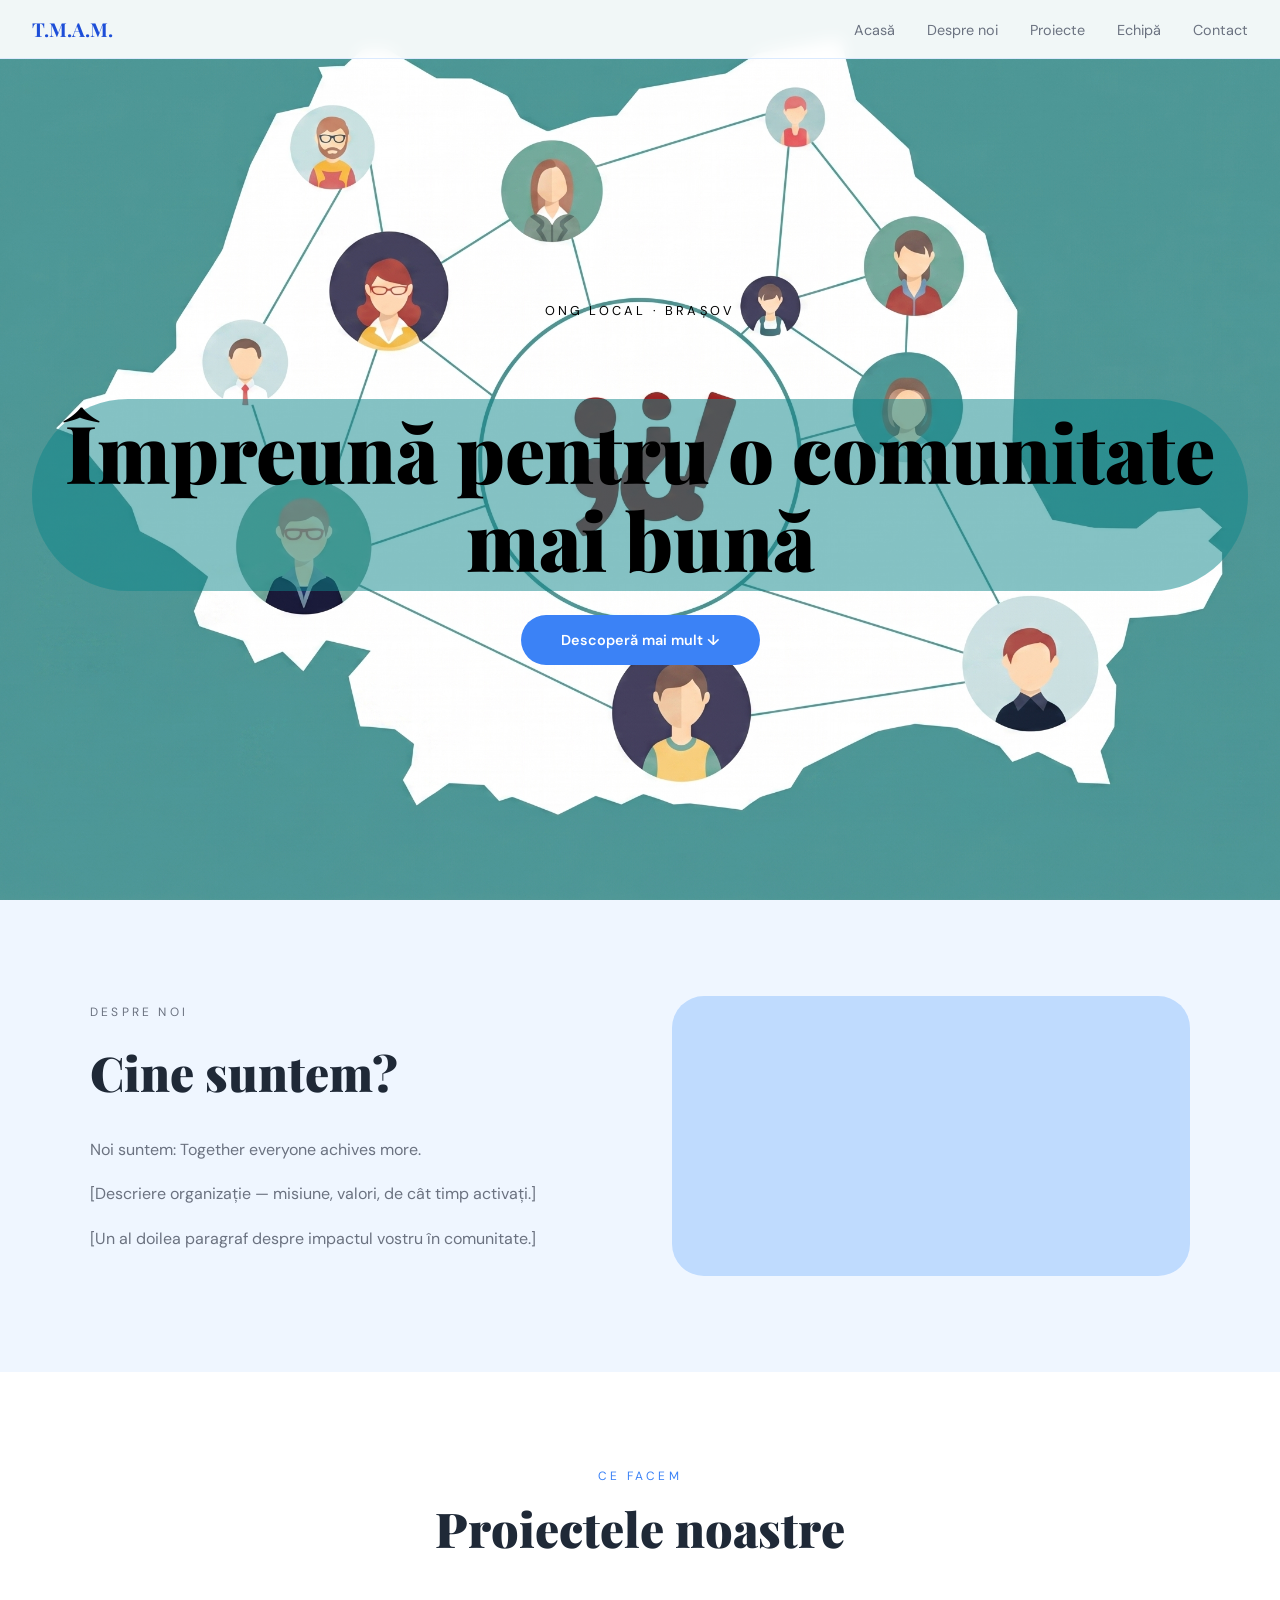
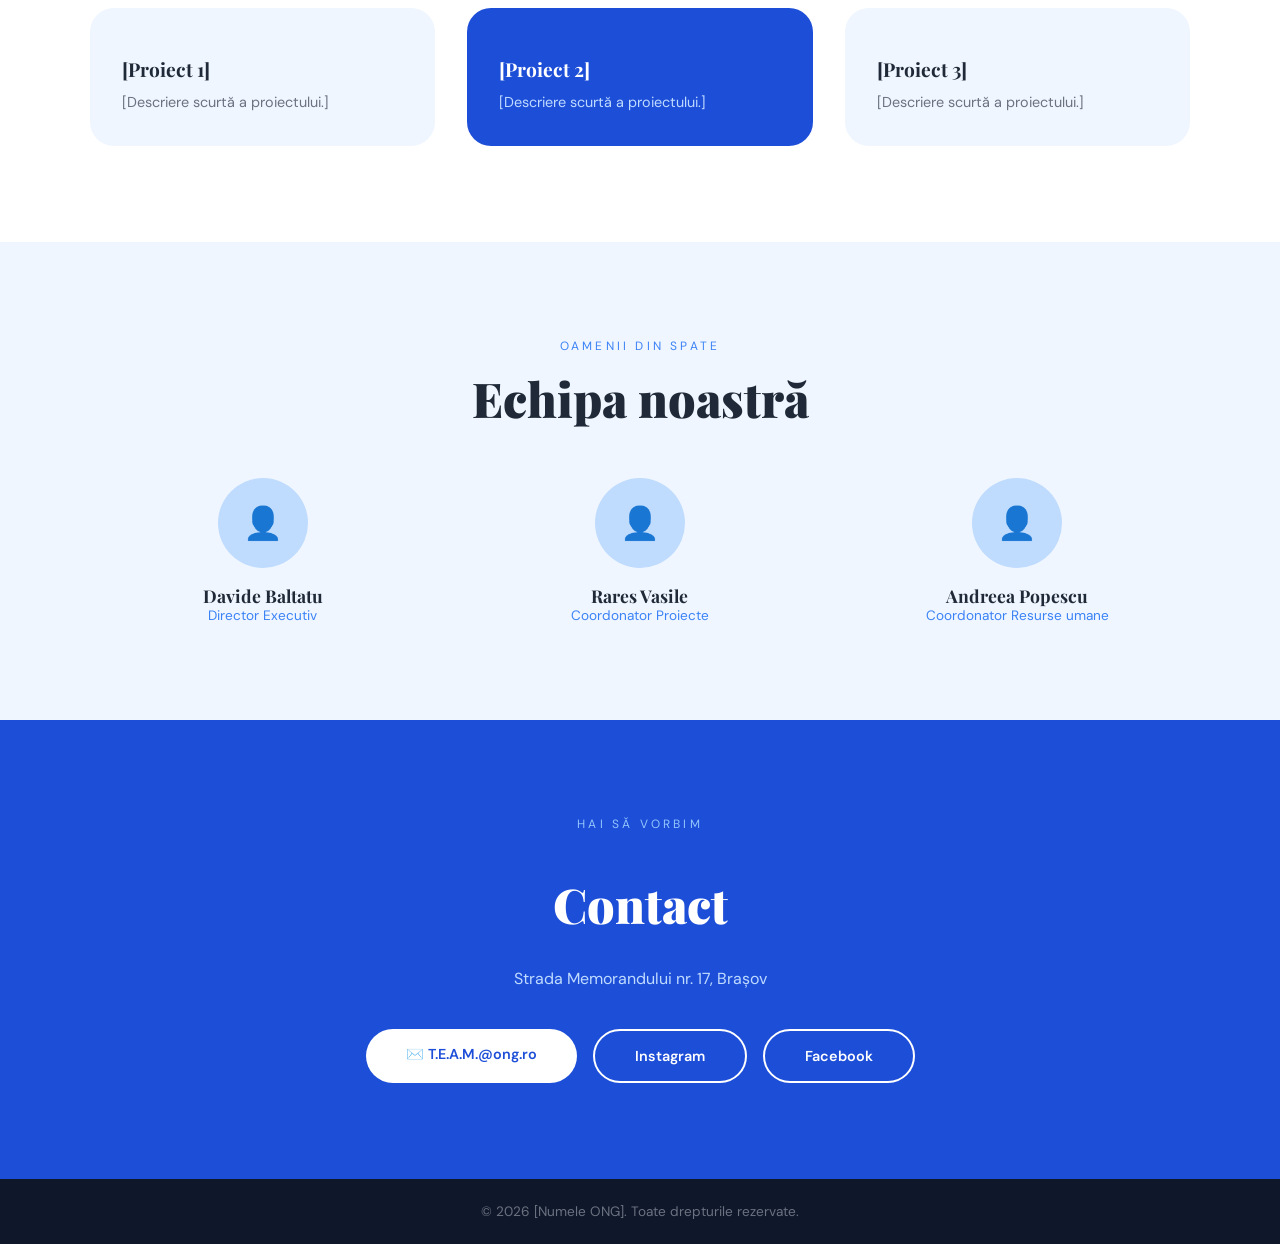
==== Cica Programam/index.html @ 1fa64f18 "Initial commit - Cica Programam" ====
<!DOCTYPE html>
<html lang="ro">
<head>
  <meta charset="UTF-8"/>
  <meta name="viewport" content="width=device-width, initial-scale=1.0"/>
  <title>T.M.A.M.</title>
  <link href="https://fonts.googleapis.com/css2?family=Playfair+Display:wght@700;900&family=DM+Sans:wght@300;400;500&display=swap" rel="stylesheet"/>
  <link rel="stylesheet" href="style.css"/>
</head>
<body>
     <!-- Bara de navigare  -->
    <nav>
        <span class="nav-logo">T.M.A.M.</span>
        <ul class="nav-links">
            <li><a href="#acasa">Acasă</a></li>
            <li><a href="#despre">Despre noi</a></li>
            <li><a href="#proiecte">Proiecte</a></li>
            <li><a href="#echipa">Echipă</a></li>
            <li><a href="#contact">Contact</a></li>
        </ul>
    </nav>

    <!-- SECȚIUNEA ACASĂ -->
     <section id="acasa" class="hero">
        <p class="hero-subtitle">ONG Local · Brașov</p>
        <h1 class="hero-title">Împreună pentru o comunitate mai bună</h1>
        <a href="#despre" class="btn">Descoperă mai mult ↓</a>
    </section>

    <!-- DESPRE NOI -->
  <section id="despre">
    <div class="container fade-in">
      <div class="despre-grid">
        <div class="despre-text">
          <p class="section-label">Despre noi</p>
          <h2 class="section-title">Cine suntem?</h2>
          <p>Noi suntem: Together everyone achives more.</p>
          <p>[Descriere organizație — misiune, valori, de cât timp activați.]</p>
          <p>[Un al doilea paragraf despre impactul vostru în comunitate.]</p>
        </div>
        <div class="despre-img"></div>
      </div>
    </div>
  </section>

  <!-- PROIECTE -->
  <section id="proiecte">
    <div class="container fade-in">
      <p class="section-label" style="text-align:center">Ce facem</p>
      <h2 class="section-title" style="text-align:center">Proiectele noastre</h2>
      <div class="cards">
        <div class="card">
          <div class="icon"></div>
          <h3>[Proiect 1]</h3>
          <p>[Descriere scurtă a proiectului.]</p>
        </div>
        <div class="card accent">
          <div class="icon"></div>
          <h3>[Proiect 2]</h3>
          <p>[Descriere scurtă a proiectului.]</p>
        </div>
        <div class="card">
          <div class="icon"></div>
          <h3>[Proiect 3]</h3>
          <p>[Descriere scurtă a proiectului.]</p>
        </div>
      </div>
    </div>
  </section>

  <!-- ECHIPA -->
  <section id="echipa">
    <div class="container fade-in">
      <p class="section-label" style="text-align:center">Oamenii din spate</p>
      <h2 class="section-title" style="text-align:center">Echipa noastră</h2>
      <div class="team-grid">
        <div class="member">
          <div class="avatar">👤</div>
          <h3>Davide Baltatu</h3>
          <p>Director Executiv</p>
        </div>
        <div class="member">
          <div class="avatar">👤</div>
          <h3>Rares Vasile</h3>
          <p>Coordonator Proiecte</p>
        </div>
        <div class="member">
          <div class="avatar">👤</div>
          <h3>Andreea Popescu</h3>
          <p>Coordonator Resurse umane</p>
        </div>
      </div>
    </div>
  </section>

  <!-- CONTACT -->
  <section id="contact">
    <div class="container fade-in">
      <p class="section-label">Hai să vorbim</p>
      <h2 class="section-title">Contact</h2>
      <p>Strada Memorandului nr. 17, Brașov</p>
      <div class="contact-btns">
        <a href="mailto:T.E.A.M.@ong.ro" class="btn-white">✉️ T.E.A.M.@ong.ro</a>
        <a href="#" class="btn-outline">Instagram</a>
        <a href="#" class="btn-outline">Facebook</a>

        
      </div>
    </div>
  </section>

  <!-- FOOTER -->
  <footer>
    © 2026 [Numele ONG]. Toate drepturile rezervate.
  </footer>

  <script>
    const observer = new IntersectionObserver((entries) => {
      entries.forEach(e => { if (e.isIntersecting) e.target.classList.add('visible'); });
    }, { threshold: 0.15 });
    document.querySelectorAll('.fade-in').forEach(el => observer.observe(el));
  </script>

</body>
</html>
---- Cica Programam/style.css ----
* { margin: 0; padding: 0; box-sizing: border-box; }

:root {
  --blue-dark: #0f172a;
  --blue-mid: #1d4ed8;
  --blue-light: #3b82f6;
  --blue-pale: #eff6ff;
  --white: #ffffff;
  --gray: #6b7280;
  --gray-dark: #1f2937;
}

html { 
    scroll-behavior: smooth; 
}
body { 
    font-family: 'DM Sans', sans-serif; 
    color: var(--gray-dark); 
    background: var(--white); 
}
h1, h2, h3 { 
    font-family: 'Playfair Display', serif; 
}

/* ===== NAVBAR ===== */
nav{
    position: fixed;
  top: 0; width: 100%;
  background: rgba(255,255,255,0.92);
  backdrop-filter: blur(8px);
  border-bottom: 1px solid #dbeafe;
  z-index: 100;
  padding: 1rem 2rem;
  display: flex;
  justify-content: space-between;
  align-items: center;
}
.nav-logo { 
    color: var(--blue-mid); 
    font-size: 1.2rem; 
    font-weight: 700; 
    font-family: 'Playfair Display', serif; 
}
.nav-links { 
    display: flex; 
    gap: 2rem; list-style: none; 
}
.nav-links a { 
    text-decoration: none; 
    color: var(--gray); 
    font-size: 0.9rem; 
    transition: color 0.3s; 
}
.nav-links a:hover {
     color: var(--blue-mid);
}
.nav .logo {
  font-size: 1.5rem;
  font-weight: bold;
  color: var(--blue-dark);
}

/* ===== HEADER ===== */
#acasa {
  min-height: 100vh;
  background-image: url('assets/coperta.png');
  background-size: cover;
  background-repeat: no-repeat;
  background-position: center;
  display: flex;
  flex-direction: column;
  align-items: center;
  justify-content: center;
  text-align: center; 
  padding: 6rem 2rem 2rem;
  color: var(--black);
}
.hero-subtitle { 
    color: #000000; 
    text-transform: uppercase; 
    letter-spacing: 0.2rem; 
    font-size: 0.8rem; 
    margin-bottom: 1rem; 
    line-height: 1.8; 
    margin-bottom: 77px;
}
.hero-title { 
    background-color: rgba(13, 133, 137, 0.5);
    padding: 0.5rem 1rem;
    border-radius: 999px;
    color: #000000; 
    font-size: clamp(3rem, 8vw, 5rem); 
    font-weight: 900; 
    line-height: 1.1; 
    margin-bottom: 1.5rem; 
}
.btn {
  display: inline-block;
  background: var(--blue-light);
  color: var(--white);
  padding: 1rem 2.5rem;
  border-radius: 999px;
  text-decoration: none;
  font-weight: 600;
  font-size: 0.9rem;
  transition: background 0.3s;
}
.btn:hover { 
    background: #7c1313; 
}

/* ===== SECTIONS ===== */
section {
     padding: 6rem 2rem; 
    }
.section-label { 
    color: var(--blue-light); 
    text-transform: uppercase; 
    letter-spacing: 0.2rem; 
    font-size: 0.75rem; 
    margin-bottom: 0.75rem; 
}
.section-title { 
    font-size: clamp(2rem, 5vw, 3rem); 
    font-weight: 900; 
    margin-bottom: 2rem; 
}
.container { 
    max-width: 1100px; 
    margin: 0 auto; 
}

/* ===== DESPRE ===== */
#despre { 
    background: var(--blue-pale); 
}
.despre-grid { 
    display: grid; 
    grid-template-columns: 1fr 1fr; 
    gap: 4rem; 
    align-items: center; 
}
.despre-img {
  background: #bfdbfe;
  border-radius: 2rem;
  height: 280px;
  display: flex; align-items: center; justify-content: center;
  font-size: 4rem;
}
.despre-text p { 
    color: var(--gray); 
    line-height: 1.8; 
    margin-bottom: 1rem; 
}

/* ===== PROIECTE ===== */
#proiecte { 
    background: var(--white); 
}
.cards { 
    display: grid; 
    grid-template-columns: repeat(3, 1fr); 
    gap: 2rem; 
    margin-top: 3rem; 
}
.card { 
    background: var(--blue-pale); 
    border-radius: 1.5rem; 
    padding: 2rem; 
    transition: box-shadow 0.3s; 
}
.card:hover {
    box-shadow: 0 10px 30px rgba(29,78,216,0.15); 
}
.card.accent { 
    background: var(--blue-mid); color: var(--white); 
}
.card .icon { 
    font-size: 2.5rem; margin-bottom: 1rem; 
}
.card h3 { 
    font-size: 1.2rem; 
    margin-bottom: 0.5rem; 
}
.card p { 
    font-size: 0.9rem; 
    line-height: 1.7; 
    color: var(--gray); 
}
.card.accent p { 
    color: #bfdbfe; 
}

/* ===== ECHIPA ===== */
#echipa { 
    background: var(--blue-pale); 
}
.team-grid { 
    display: grid; 
    grid-template-columns: repeat(3, 1fr); 
    gap: 2rem; 
    margin-top: 3rem; 
}
.member { 
    text-align: center; 
}
.avatar {
  width: 90px; height: 90px;
  background: #bfdbfe;
  border-radius: 50%;
  margin: 0 auto 1rem;
  display: flex; align-items: center; 
  justify-content: center;
  font-size: 2rem;
}
.member h3 { 
    font-size: 1.1rem; 
    font-weight: 700; 
}
.member p { 
    color: var(--blue-light); 
    font-size: 0.85rem; 
}

/* ===== CONTACT ===== */
#contact { 
    background: var(--blue-mid); 
    color: var(--white); 
    text-align: center; 
}
#contact .section-title { 
    color: var(--white);
}
#contact .section-label { 
    color: #93c5fd; 
}
#contact p { 
    color: #bfdbfe; 
    margin-bottom: 2.5rem; 
}
.contact-btns { 
    display: flex; 
    gap: 1rem; 
    justify-content: center; 
    flex-wrap: wrap; 
}
.btn-outline {
  display: inline-block;
  border: 2px solid var(--white);
  color: var(--white);
  padding: 1rem 2.5rem;
  border-radius: 999px;
  text-decoration: none;
  font-weight: 600;
  font-size: 0.9rem;
  transition: background 0.3s;
}
.btn-outline:hover { 
    background: rgba(255,255,255,0.1); 
}
.btn-white {
  display: inline-block;
  background: var(--white);
  color: var(--blue-mid);
  padding: 1rem 2.5rem;
  border-radius: 999px;
  text-decoration: none;
  font-weight: 600;
  font-size: 0.9rem;
  transition: background 0.3s;
}
.btn-white:hover { 
    background: #eff6ff; 
}

/* ===== FOOTER ===== */
footer { 
    background: var(--blue-dark); 
    color: var(--gray); 
    text-align: center; 
    padding: 1.5rem; 
    font-size: 0.85rem; 
}

/* ===== FADE IN ===== */
.fade-in { 
    opacity: 0; 
    transform: translateY(30px); 
    transition: opacity 0.7s, transform 0.7s; 
}
.fade-in.visible { 
    opacity: 1; 
    transform: translateY(0); 
}

/* ===== RESPONSIVE ===== */
@media (max-width: 768px) {
  .despre-grid, .cards, .team-grid { grid-template-columns: 1fr; }
  .nav-links { display: none; }
}
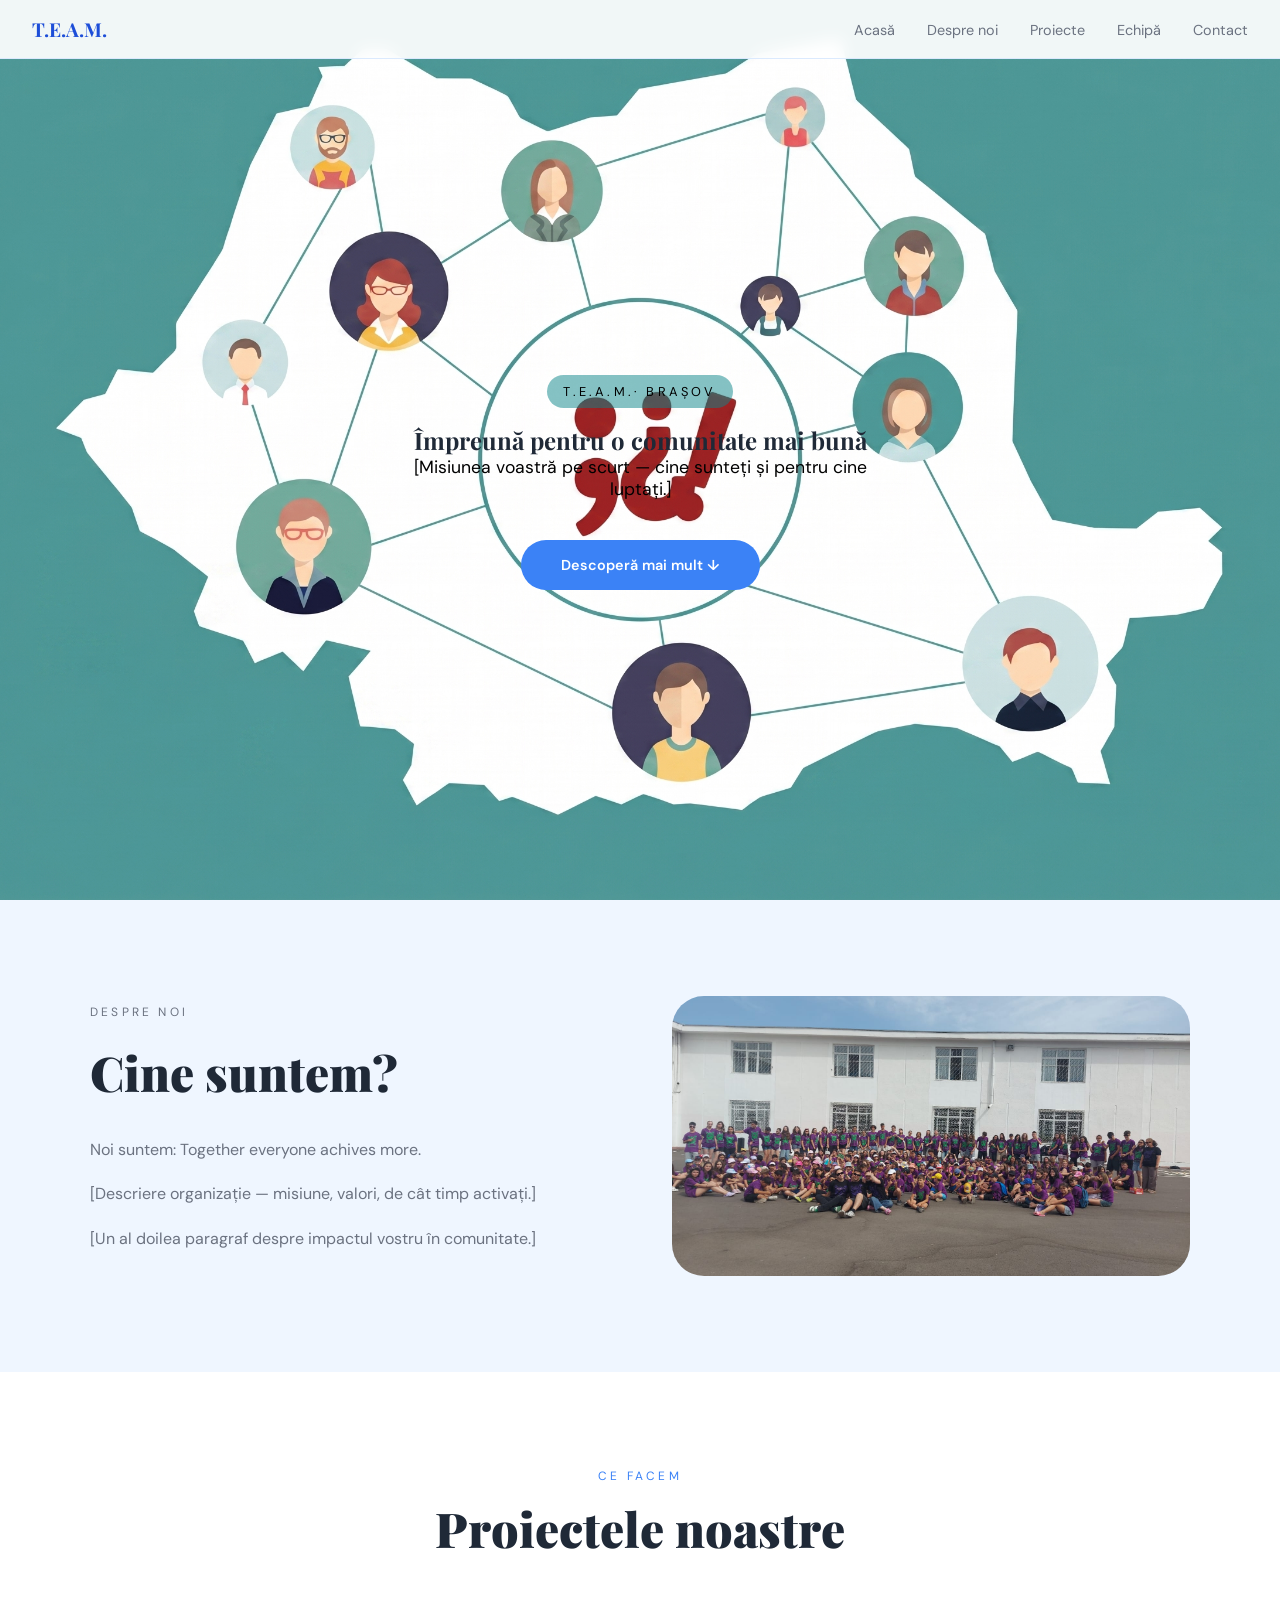
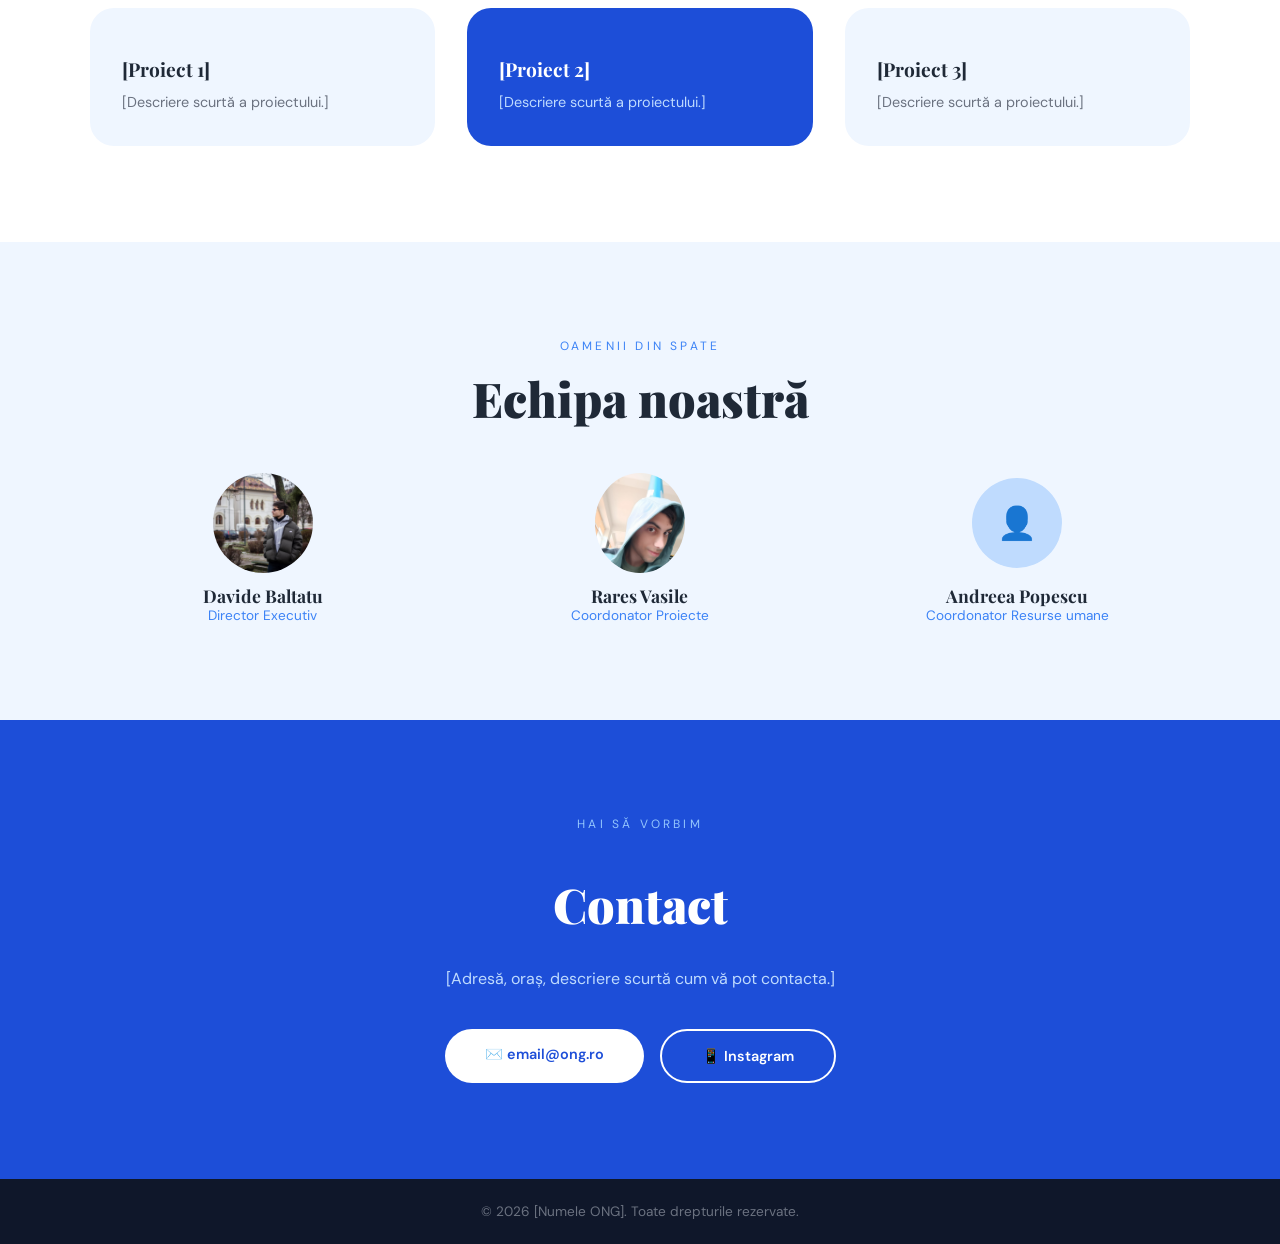
==== commit 0bddbd45: "Poze and stuff" ====
--- a/Cica Programam/index.html
+++ b/Cica Programam/index.html
@@ -3,14 +3,14 @@
 <head>
   <meta charset="UTF-8"/>
   <meta name="viewport" content="width=device-width, initial-scale=1.0"/>
-  <title>T.M.A.M.</title>
+  <title>ONG Local</title>
   <link href="https://fonts.googleapis.com/css2?family=Playfair+Display:wght@700;900&family=DM+Sans:wght@300;400;500&display=swap" rel="stylesheet"/>
   <link rel="stylesheet" href="style.css"/>
 </head>
 <body>
      <!-- Bara de navigare  -->
     <nav>
-        <span class="nav-logo">T.M.A.M.</span>
+        <span class="nav-logo">T.E.A.M.</span>
         <ul class="nav-links">
             <li><a href="#acasa">Acasă</a></li>
             <li><a href="#despre">Despre noi</a></li>
@@ -22,8 +22,9 @@
 
     <!-- SECȚIUNEA ACASĂ -->
      <section id="acasa" class="hero">
-        <p class="hero-subtitle">ONG Local · Brașov</p>
-        <h1 class="hero-title">Împreună pentru o comunitate mai bună</h1>
+        <p class="hero-subtitle">T.E.A.M.· Brașov</p>
+        <h1>Împreună pentru o comunitate mai bună</h1>
+        <p class="hero-desc">[Misiunea voastră pe scurt — cine sunteți și pentru cine luptați.]</p>
         <a href="#despre" class="btn">Descoperă mai mult ↓</a>
     </section>
 
@@ -75,12 +76,16 @@
       <h2 class="section-title" style="text-align:center">Echipa noastră</h2>
       <div class="team-grid">
         <div class="member">
-          <div class="avatar">👤</div>
+          <div class="avatar">
+            <img src="assets/Davide.jpeg" alt="Davide Baltatu">
+          </div>
           <h3>Davide Baltatu</h3>
-          <p>Director Executiv</p>
-        </div>
+         <p>Director Executiv</p>
+      </div>
         <div class="member">
-          <div class="avatar">👤</div>
+          <div class="avatar">
+            <img src="assets/Rares.jpeg" alt="Rares Vasile">
+          </div>
           <h3>Rares Vasile</h3>
           <p>Coordonator Proiecte</p>
         </div>
@@ -98,13 +103,10 @@
     <div class="container fade-in">
       <p class="section-label">Hai să vorbim</p>
       <h2 class="section-title">Contact</h2>
-      <p>Strada Memorandului nr. 17, Brașov</p>
+      <p>[Adresă, oraș, descriere scurtă cum vă pot contacta.]</p>
       <div class="contact-btns">
-        <a href="mailto:T.E.A.M.@ong.ro" class="btn-white">✉️ T.E.A.M.@ong.ro</a>
-        <a href="#" class="btn-outline">Instagram</a>
-        <a href="#" class="btn-outline">Facebook</a>
-
-        
+        <a href="mailto:email@ong.ro" class="btn-white">✉️ email@ong.ro</a>
+        <a href="#" class="btn-outline">📱 Instagram</a>
       </div>
     </div>
   </section>
--- a/Cica Programam/style.css
+++ b/Cica Programam/style.css
@@ -77,22 +77,27 @@
 }
 .hero-subtitle { 
     color: #000000; 
+    background-color: rgba(13, 133, 137, 0.5);
+    padding: 0.5rem 1rem;
+    border-radius: 999px;
     text-transform: uppercase; 
     letter-spacing: 0.2rem; 
     font-size: 0.8rem; 
     margin-bottom: 1rem; 
-    line-height: 1.8; 
-    margin-bottom: 77px;
 }
 .hero-title { 
-    background-color: rgba(13, 133, 137, 0.5);
-    padding: 0.5rem 1rem;
-    border-radius: 999px;
     color: #000000; 
     font-size: clamp(3rem, 8vw, 5rem); 
     font-weight: 900; 
     line-height: 1.1; 
     margin-bottom: 1.5rem; 
+}
+
+.hero-desc { 
+    color: #000000; 
+    font-size: 1.1rem; 
+    max-width: 500px; 
+    margin: 0 auto 2.5rem; 
 }
 .btn {
   display: inline-block;
@@ -106,7 +111,7 @@
   transition: background 0.3s;
 }
 .btn:hover { 
-    background: #7c1313; 
+    background: #2563eb; 
 }
 
 /* ===== SECTIONS ===== */
@@ -141,7 +146,11 @@
     align-items: center; 
 }
 .despre-img {
-  background: #bfdbfe;
+  background-image: url('assets/suntem.jpeg');
+  background-size: cover;
+  background-repeat: no-repeat;
+  background-position: center;
+  /*background: #bfdbfe;*/
   border-radius: 2rem;
   height: 280px;
   display: flex; align-items: center; justify-content: center;
@@ -214,12 +223,19 @@
   font-size: 2rem;
 }
 .member h3 { 
+    
     font-size: 1.1rem; 
     font-weight: 700; 
 }
 .member p { 
     color: var(--blue-light); 
     font-size: 0.85rem; 
+}
+.avatar img {
+    width: 100px;         
+    height: 100px;        
+    border-radius: 50%;   
+    object-fit: cover;    
 }
 
 /* ===== CONTACT ===== */
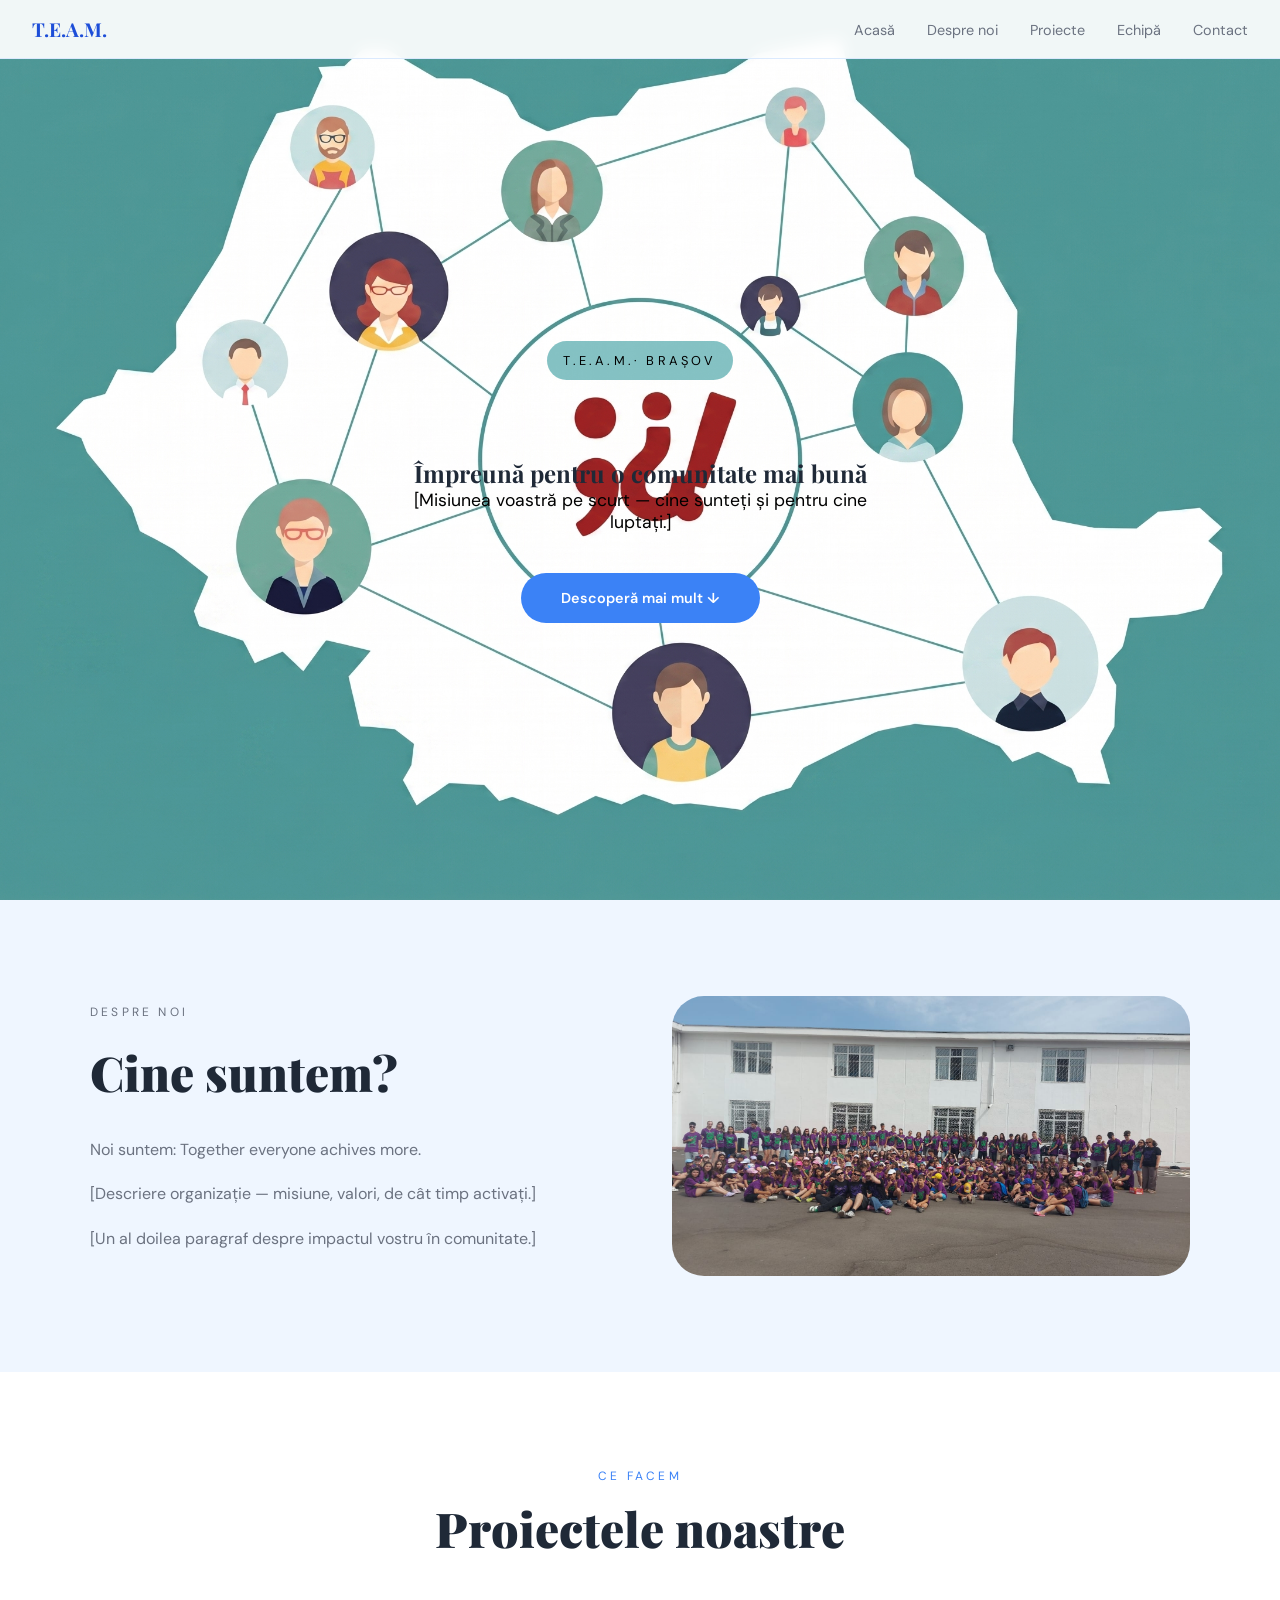
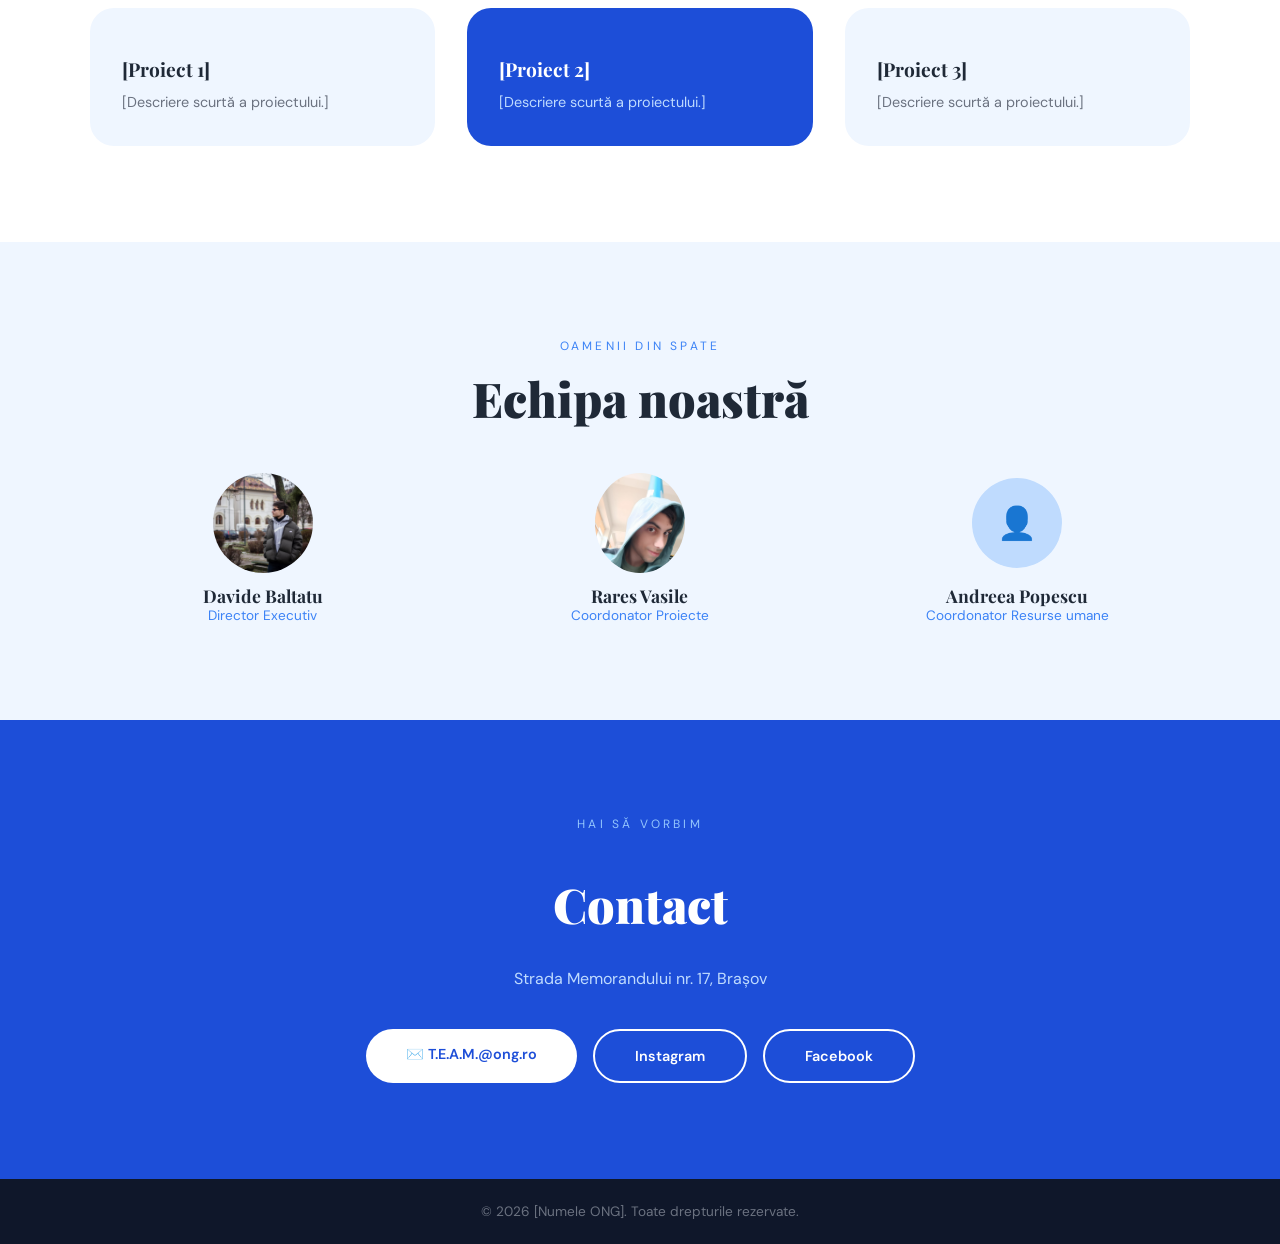
==== commit f21acb95: "Rezolv conflict în style.css și actualizez modificările" ====
--- a/Cica Programam/index.html
+++ b/Cica Programam/index.html
@@ -3,7 +3,7 @@
 <head>
   <meta charset="UTF-8"/>
   <meta name="viewport" content="width=device-width, initial-scale=1.0"/>
-  <title>ONG Local</title>
+  <title>T.M.A.M.</title>
   <link href="https://fonts.googleapis.com/css2?family=Playfair+Display:wght@700;900&family=DM+Sans:wght@300;400;500&display=swap" rel="stylesheet"/>
   <link rel="stylesheet" href="style.css"/>
 </head>
@@ -103,10 +103,13 @@
     <div class="container fade-in">
       <p class="section-label">Hai să vorbim</p>
       <h2 class="section-title">Contact</h2>
-      <p>[Adresă, oraș, descriere scurtă cum vă pot contacta.]</p>
+      <p>Strada Memorandului nr. 17, Brașov</p>
       <div class="contact-btns">
-        <a href="mailto:email@ong.ro" class="btn-white">✉️ email@ong.ro</a>
-        <a href="#" class="btn-outline">📱 Instagram</a>
+        <a href="mailto:T.E.A.M.@ong.ro" class="btn-white">✉️ T.E.A.M.@ong.ro</a>
+        <a href="#" class="btn-outline">Instagram</a>
+        <a href="#" class="btn-outline">Facebook</a>
+
+        
       </div>
     </div>
   </section>
--- a/Cica Programam/style.css
+++ b/Cica Programam/style.css
@@ -84,6 +84,8 @@
     letter-spacing: 0.2rem; 
     font-size: 0.8rem; 
     margin-bottom: 1rem; 
+    line-height: 1.8; 
+    margin-bottom: 77px;
 }
 .hero-title { 
     color: #000000; 
@@ -111,7 +113,7 @@
   transition: background 0.3s;
 }
 .btn:hover { 
-    background: #2563eb; 
+    background: #7c1313; 
 }
 
 /* ===== SECTIONS ===== */
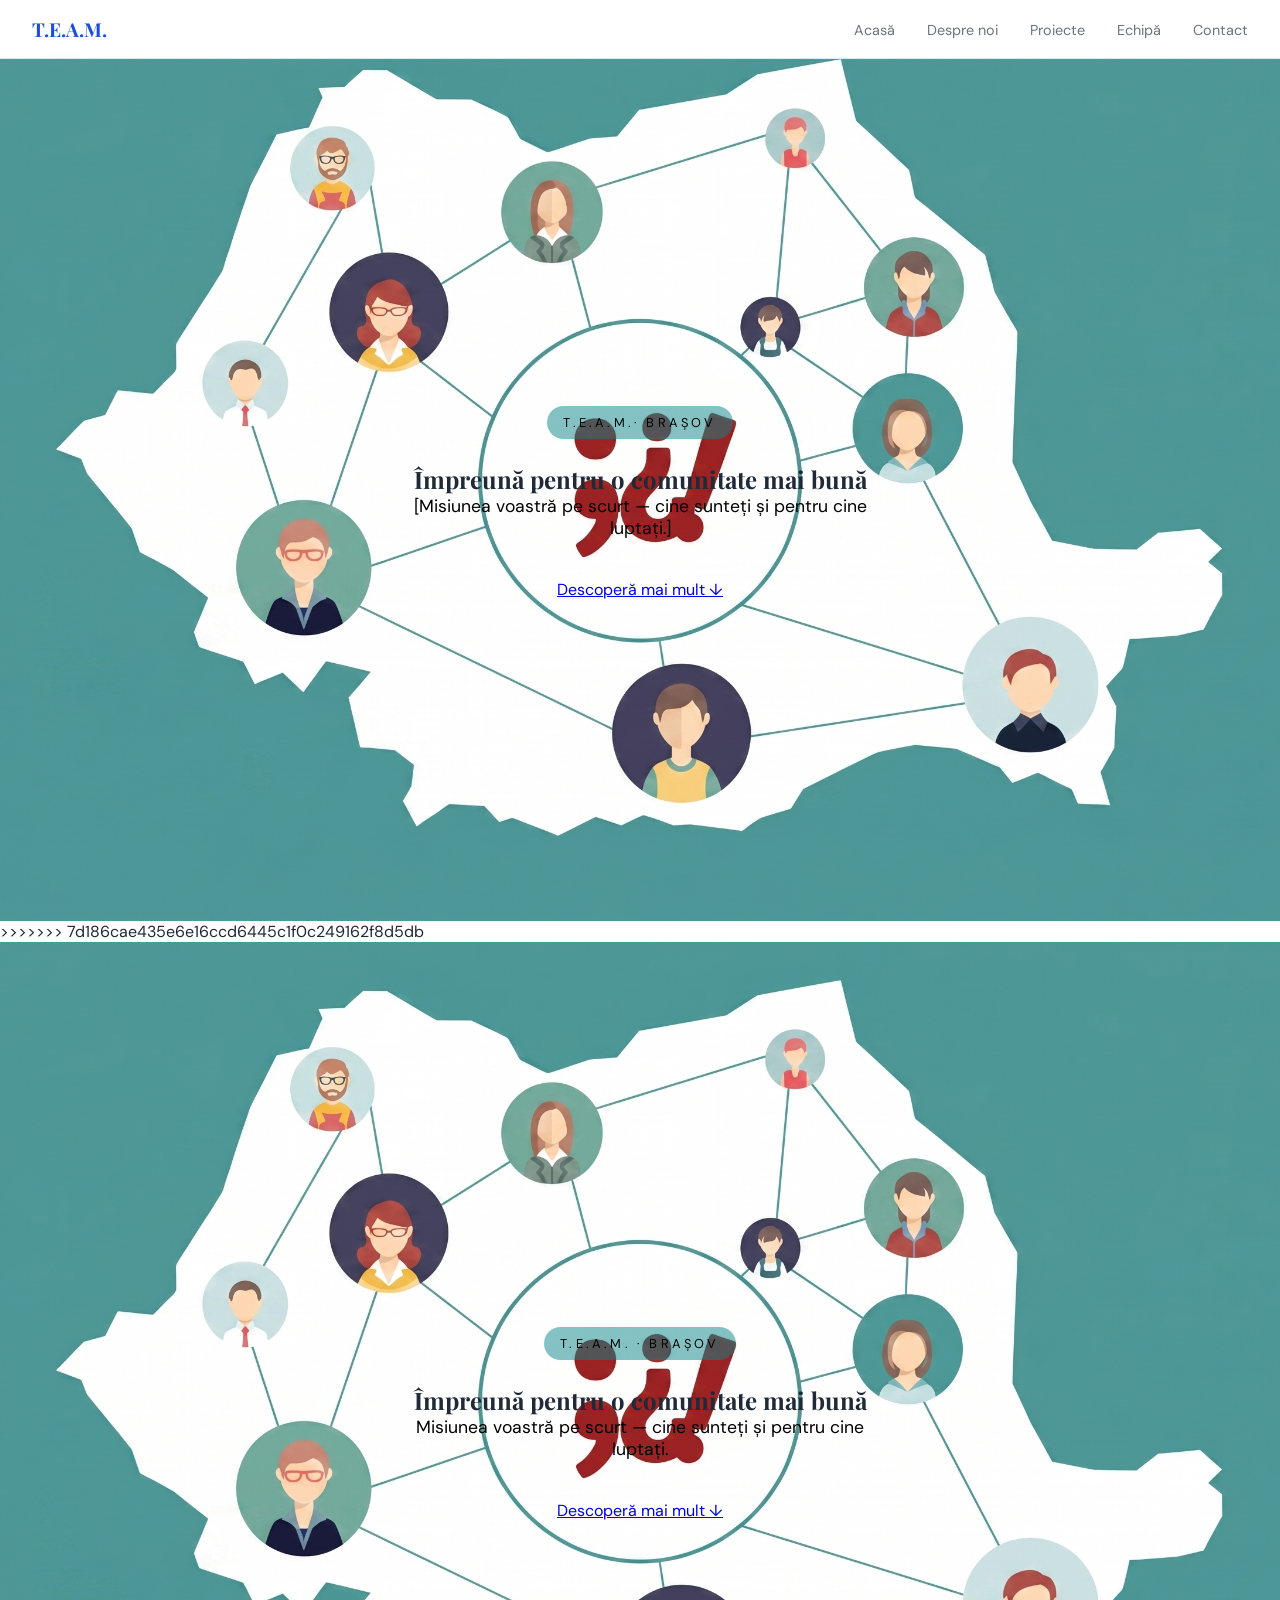
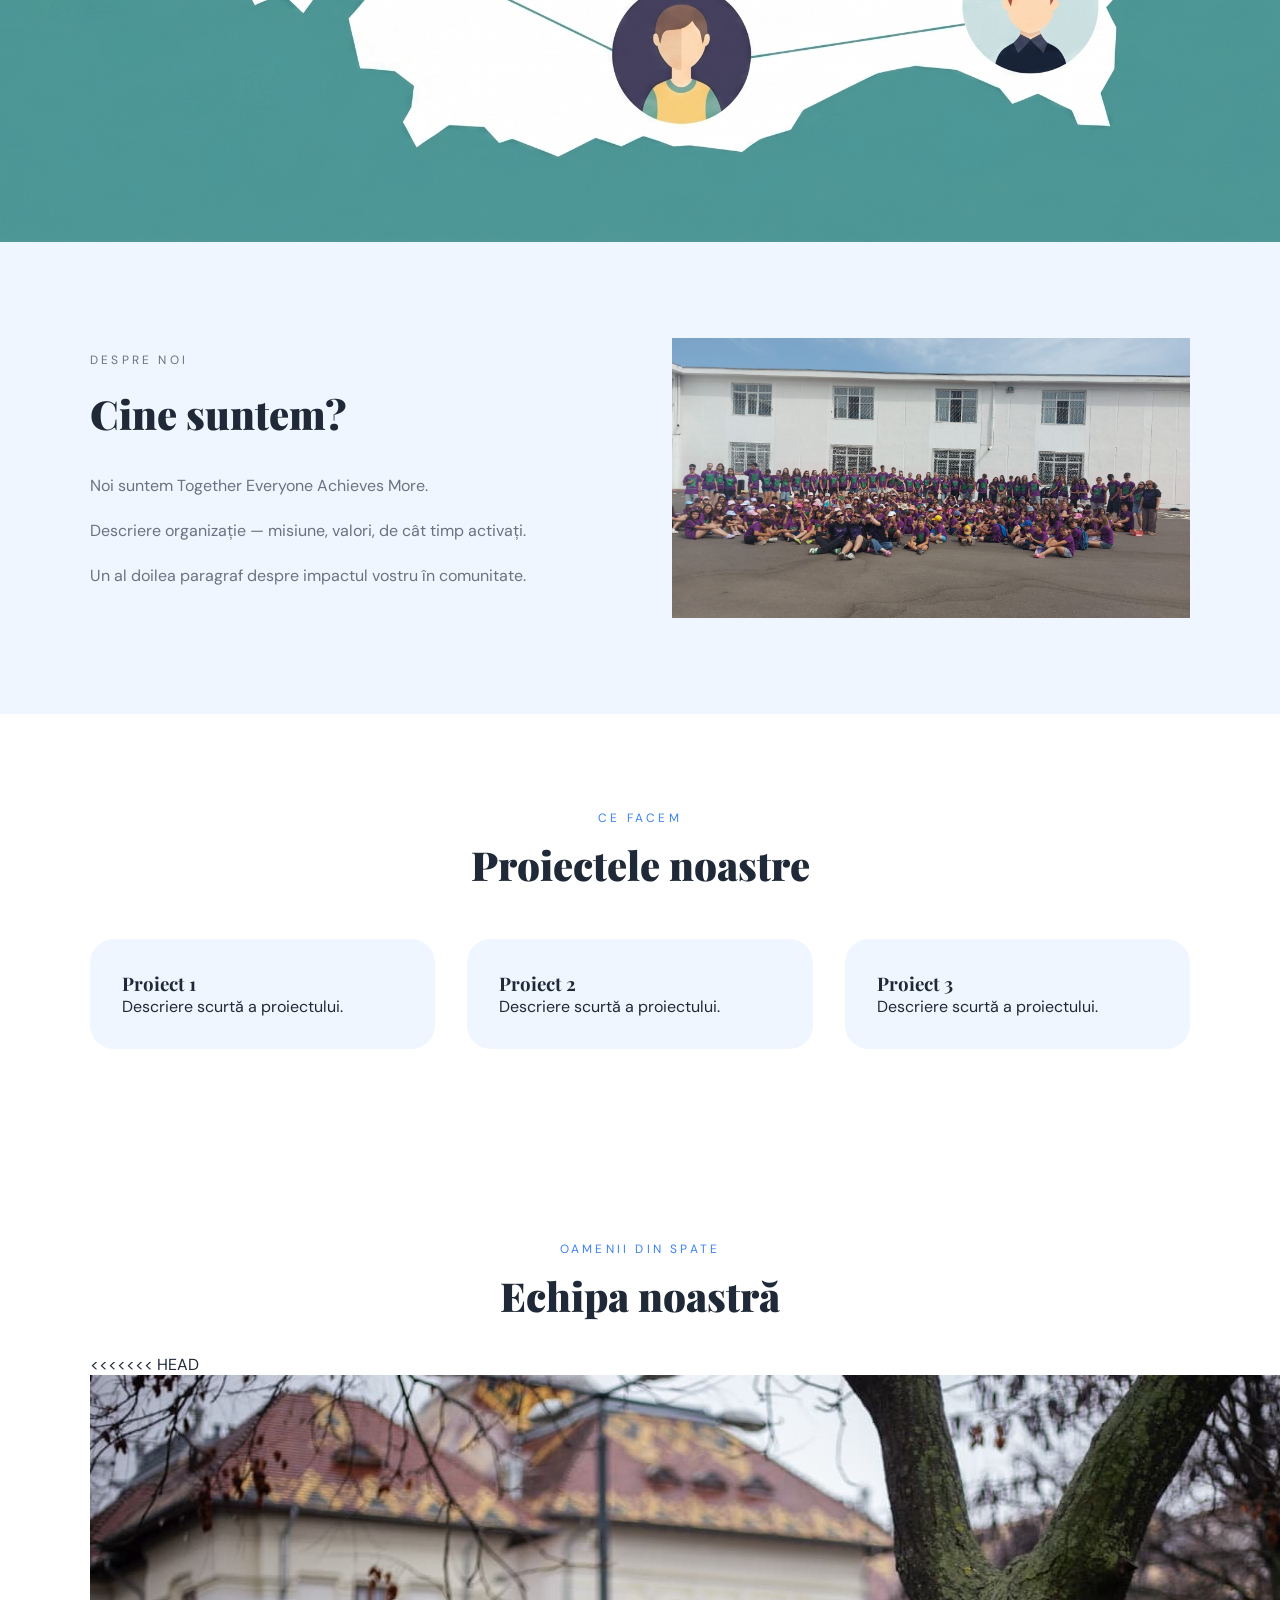
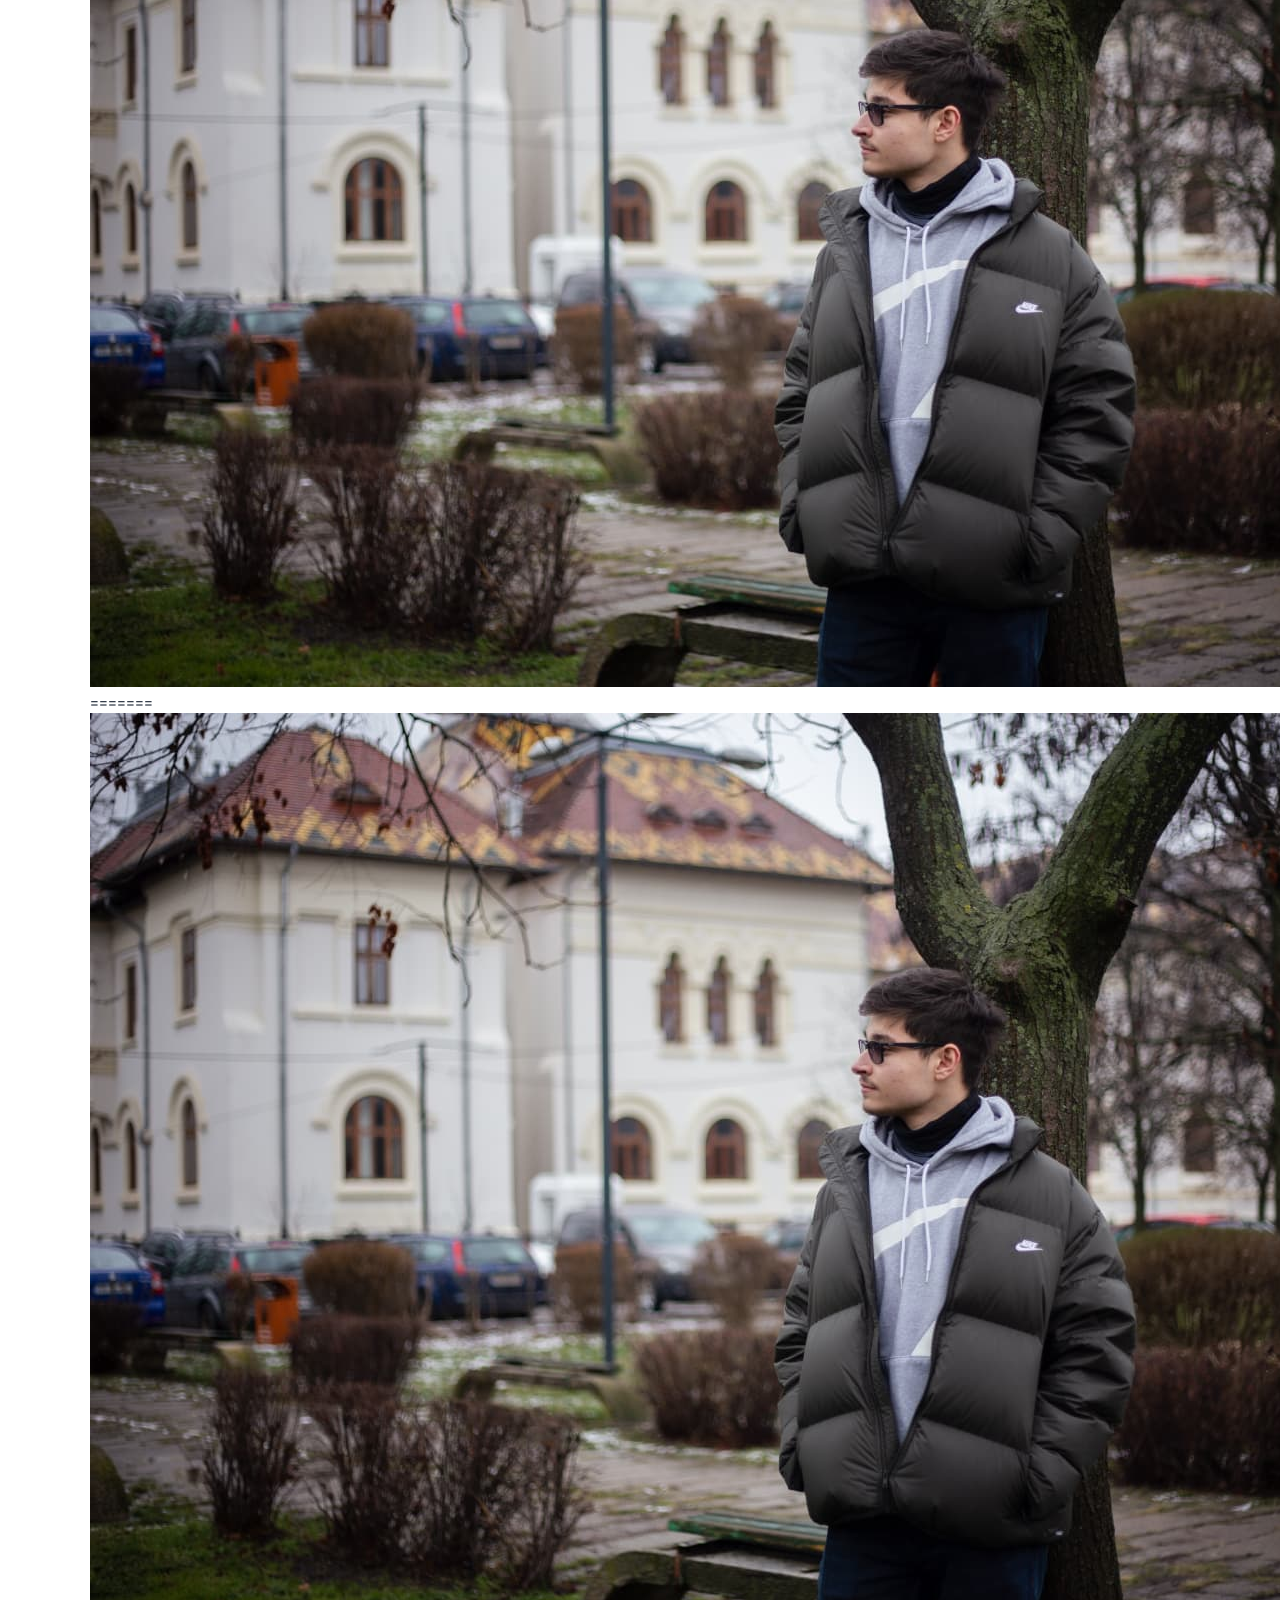
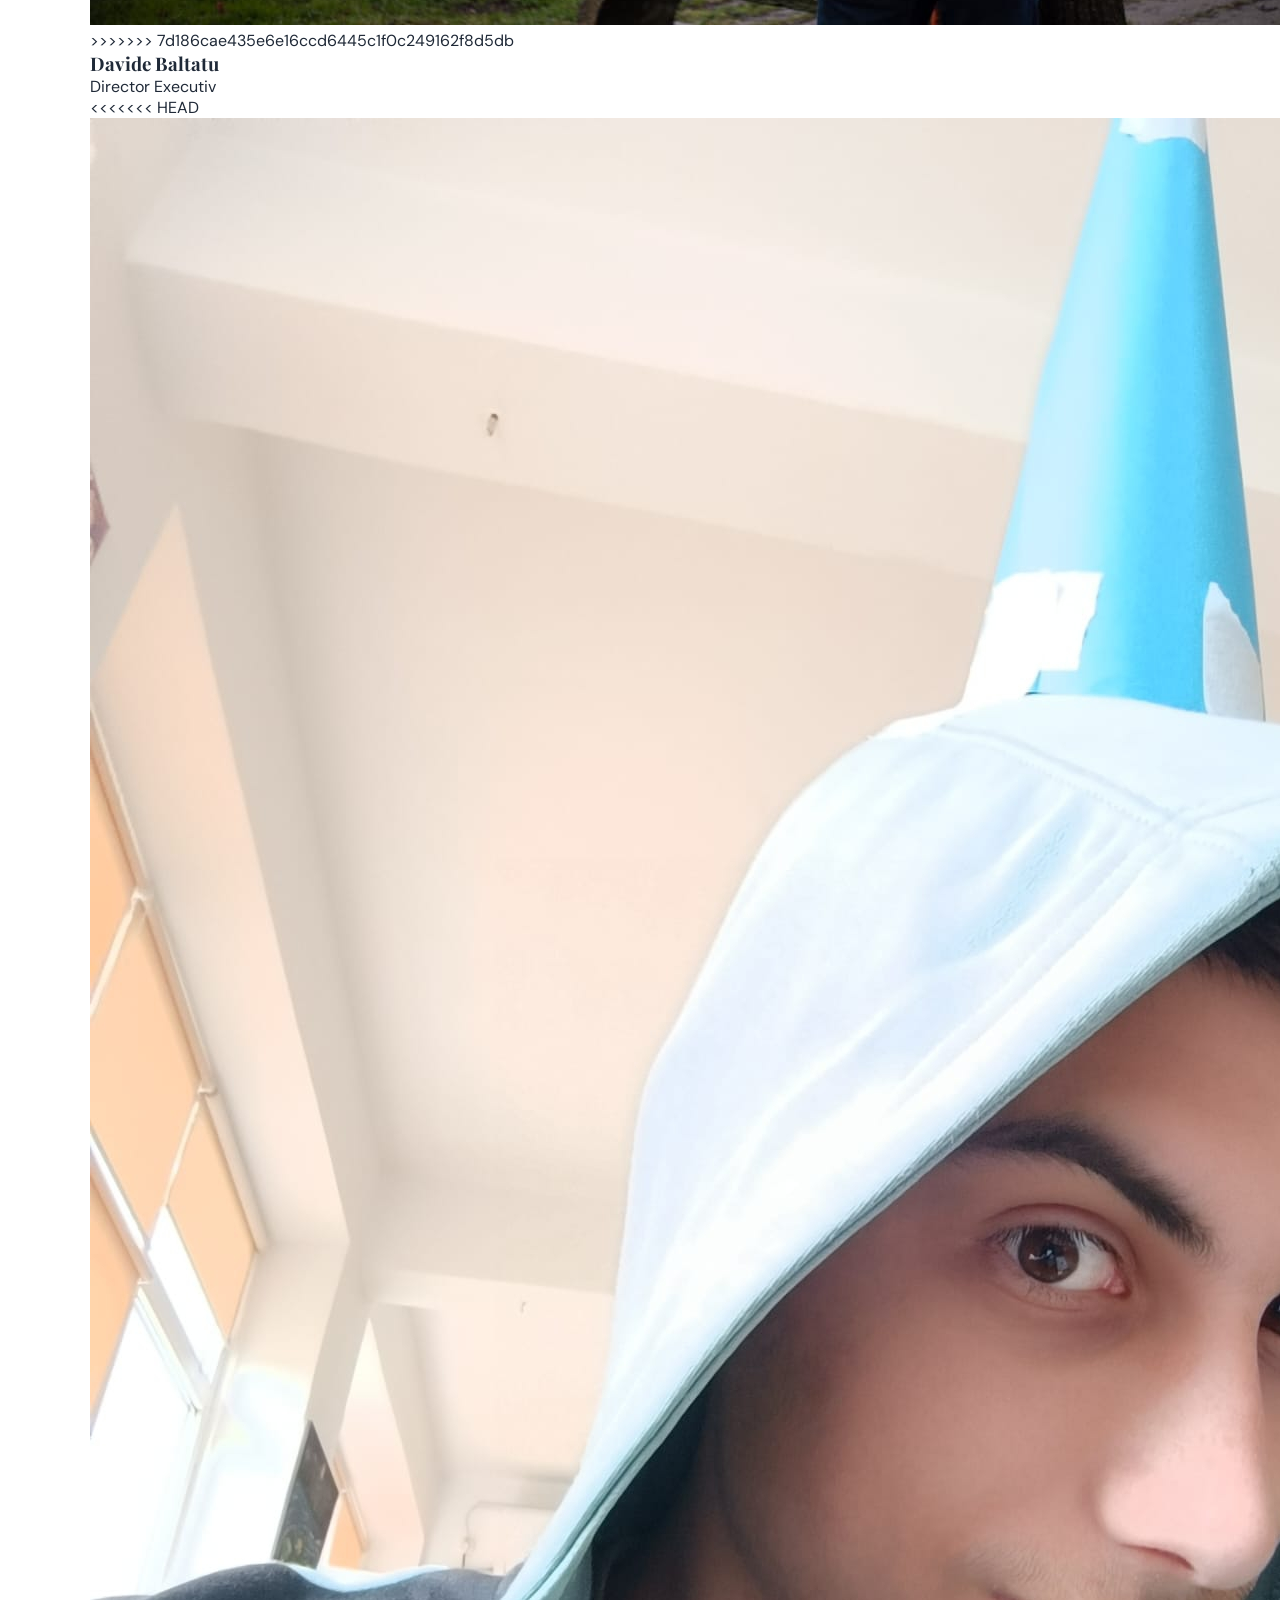
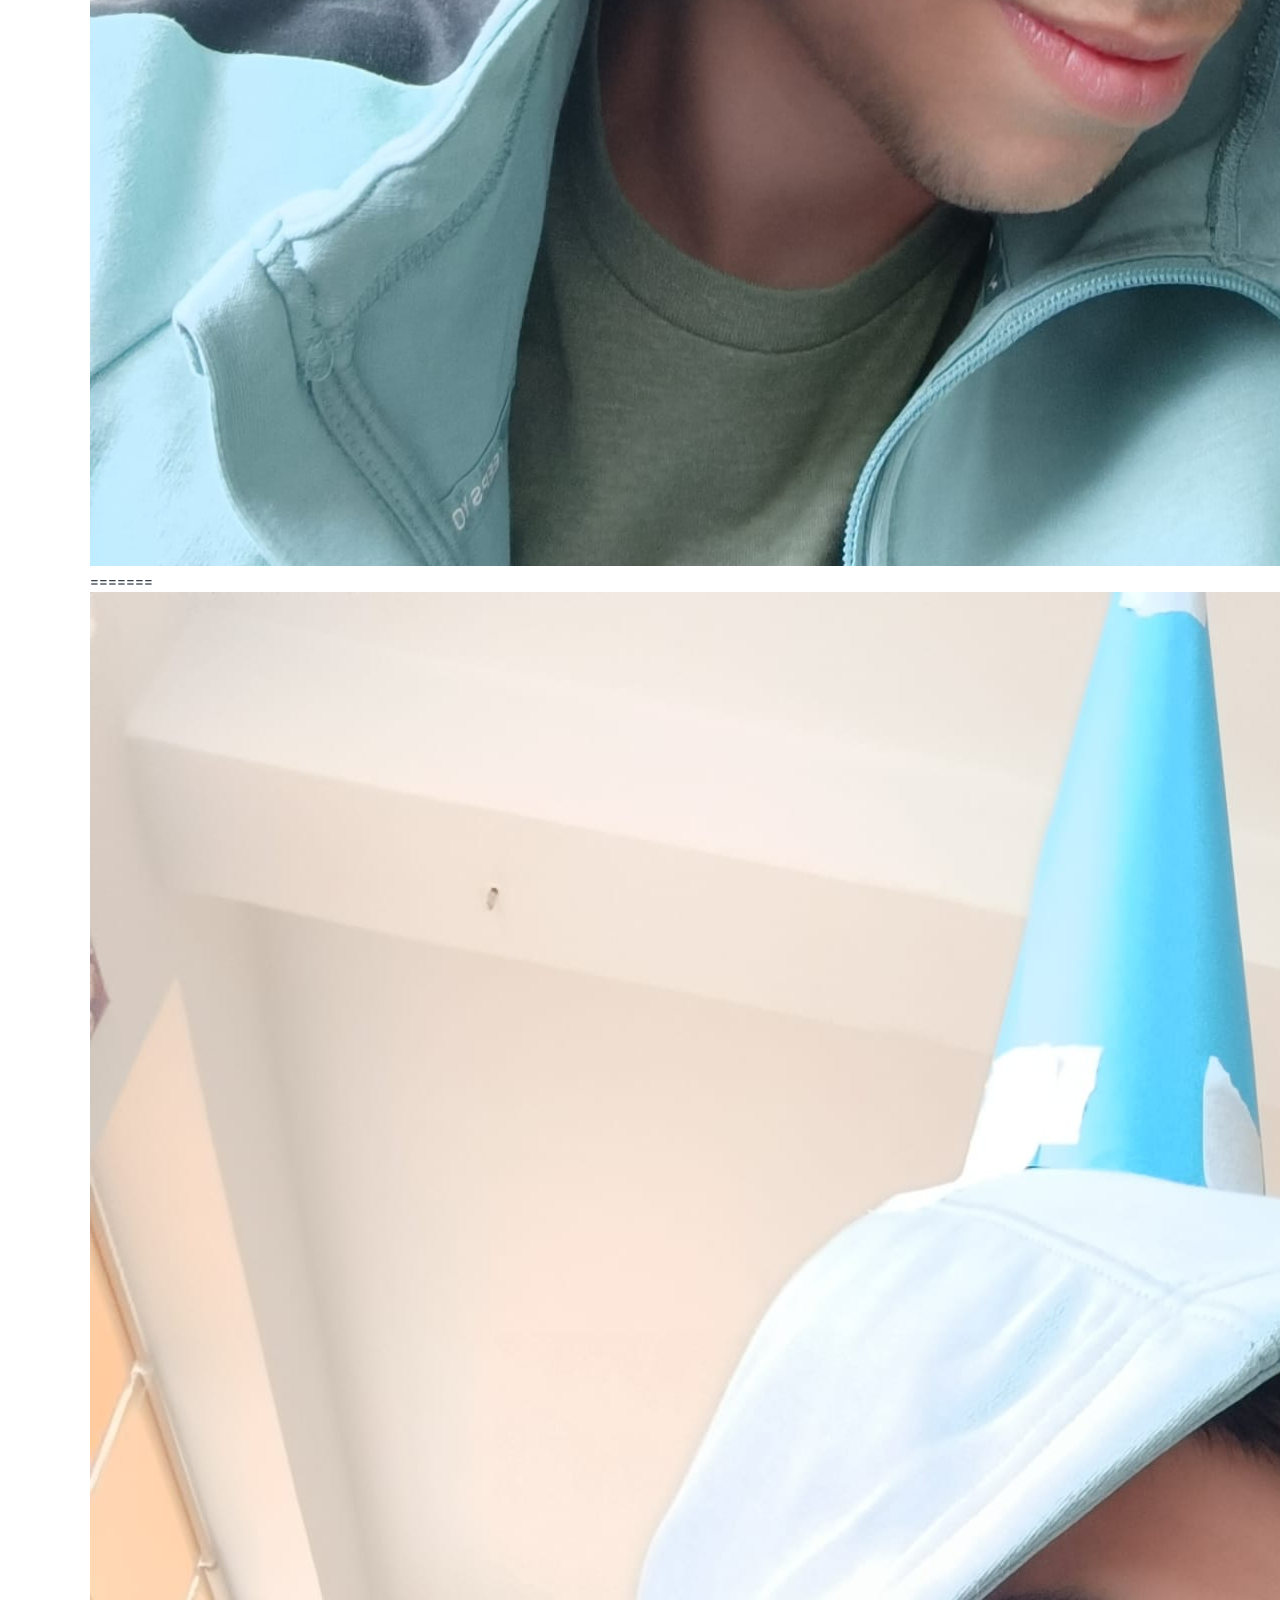
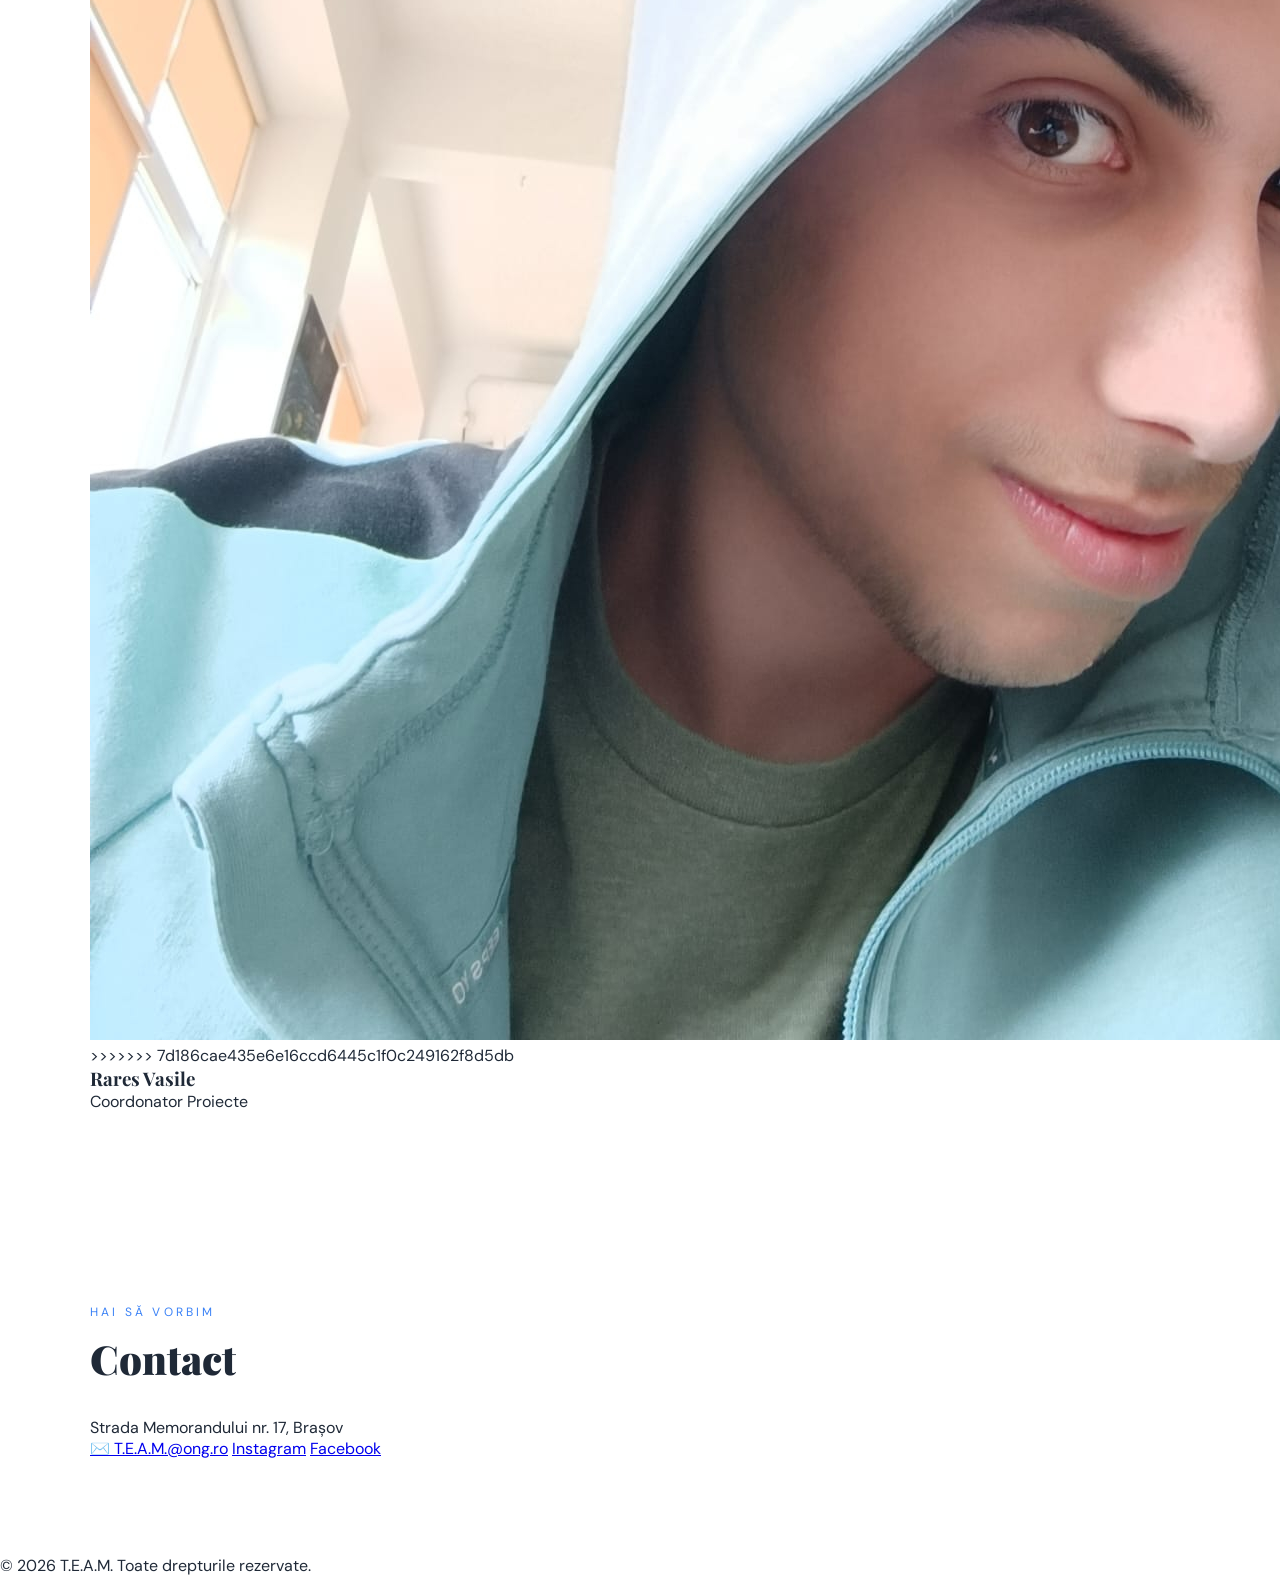
==== commit 462272cc: "Add files via upload" ====
--- a/Cica Programam/index.html
+++ b/Cica Programam/index.html
@@ -3,11 +3,25 @@
 <head>
   <meta charset="UTF-8"/>
   <meta name="viewport" content="width=device-width, initial-scale=1.0"/>
-  <title>T.M.A.M.</title>
+  <title>T.E.A.M.</title>
   <link href="https://fonts.googleapis.com/css2?family=Playfair+Display:wght@700;900&family=DM+Sans:wght@300;400;500&display=swap" rel="stylesheet"/>
   <link rel="stylesheet" href="style.css"/>
 </head>
 <body>
+<<<<<<< HEAD
+
+  <!-- NAVBAR -->
+  <nav>
+    <span class="nav-logo">T.E.A.M.</span>
+    <ul class="nav-links">
+      <li><a href="#acasa">Acasă</a></li>
+      <li><a href="#despre">Despre noi</a></li>
+      <li><a href="#proiecte">Proiecte</a></li>
+      <li><a href="#echipa">Echipă</a></li>
+      <li><a href="#contact">Contact</a></li>
+    </ul>
+  </nav>
+=======
      <!-- Bara de navigare  -->
     <nav>
         <span class="nav-logo">T.E.A.M.</span>
@@ -27,17 +41,26 @@
         <p class="hero-desc">[Misiunea voastră pe scurt — cine sunteți și pentru cine luptați.]</p>
         <a href="#despre" class="btn">Descoperă mai mult ↓</a>
     </section>
+>>>>>>> 7d186cae435e6e16ccd6445c1f0c249162f8d5db
 
-    <!-- DESPRE NOI -->
+  <!-- ACASĂ -->
+  <section id="acasa">
+    <p class="hero-subtitle">T.E.A.M. · Brașov</p>
+    <h1>Împreună pentru o comunitate mai bună</h1>
+    <p class="hero-desc">Misiunea voastră pe scurt — cine sunteți și pentru cine luptați.</p>
+    <a href="#despre" class="btn">Descoperă mai mult ↓</a>
+  </section>
+
+  <!-- DESPRE -->
   <section id="despre">
-    <div class="container fade-in">
+    <div class="container">
       <div class="despre-grid">
         <div class="despre-text">
           <p class="section-label">Despre noi</p>
-          <h2 class="section-title">Cine suntem?</h2>
-          <p>Noi suntem: Together everyone achives more.</p>
-          <p>[Descriere organizație — misiune, valori, de cât timp activați.]</p>
-          <p>[Un al doilea paragraf despre impactul vostru în comunitate.]</p>
+          <h2>Cine suntem?</h2>
+          <p>Noi suntem Together Everyone Achieves More.</p>
+          <p>Descriere organizație — misiune, valori, de cât timp activați.</p>
+          <p>Un al doilea paragraf despre impactul vostru în comunitate.</p>
         </div>
         <div class="despre-img"></div>
       </div>
@@ -46,24 +69,21 @@
 
   <!-- PROIECTE -->
   <section id="proiecte">
-    <div class="container fade-in">
+    <div class="container">
       <p class="section-label" style="text-align:center">Ce facem</p>
-      <h2 class="section-title" style="text-align:center">Proiectele noastre</h2>
+      <h2 style="text-align:center">Proiectele noastre</h2>
       <div class="cards">
         <div class="card">
-          <div class="icon"></div>
-          <h3>[Proiect 1]</h3>
-          <p>[Descriere scurtă a proiectului.]</p>
+          <h3>Proiect 1</h3>
+          <p>Descriere scurtă a proiectului.</p>
         </div>
         <div class="card accent">
-          <div class="icon"></div>
-          <h3>[Proiect 2]</h3>
-          <p>[Descriere scurtă a proiectului.]</p>
+          <h3>Proiect 2</h3>
+          <p>Descriere scurtă a proiectului.</p>
         </div>
         <div class="card">
-          <div class="icon"></div>
-          <h3>[Proiect 3]</h3>
-          <p>[Descriere scurtă a proiectului.]</p>
+          <h3>Proiect 3</h3>
+          <p>Descriere scurtă a proiectului.</p>
         </div>
       </div>
     </div>
@@ -71,28 +91,31 @@
 
   <!-- ECHIPA -->
   <section id="echipa">
-    <div class="container fade-in">
+    <div class="container">
       <p class="section-label" style="text-align:center">Oamenii din spate</p>
-      <h2 class="section-title" style="text-align:center">Echipa noastră</h2>
+      <h2 style="text-align:center">Echipa noastră</h2>
       <div class="team-grid">
         <div class="member">
+<<<<<<< HEAD
+          <img src="assets/Davide.jpeg" alt="Davide Baltatu">
+=======
           <div class="avatar">
             <img src="assets/Davide.jpeg" alt="Davide Baltatu">
           </div>
+>>>>>>> 7d186cae435e6e16ccd6445c1f0c249162f8d5db
           <h3>Davide Baltatu</h3>
          <p>Director Executiv</p>
       </div>
         <div class="member">
+<<<<<<< HEAD
+          <img src="assets/Rares.jpeg" alt="Rares Vasile">
+=======
           <div class="avatar">
             <img src="assets/Rares.jpeg" alt="Rares Vasile">
           </div>
+>>>>>>> 7d186cae435e6e16ccd6445c1f0c249162f8d5db
           <h3>Rares Vasile</h3>
           <p>Coordonator Proiecte</p>
-        </div>
-        <div class="member">
-          <div class="avatar">👤</div>
-          <h3>Andreea Popescu</h3>
-          <p>Coordonator Resurse umane</p>
         </div>
       </div>
     </div>
@@ -100,31 +123,22 @@
 
   <!-- CONTACT -->
   <section id="contact">
-    <div class="container fade-in">
+    <div class="container">
       <p class="section-label">Hai să vorbim</p>
-      <h2 class="section-title">Contact</h2>
+      <h2>Contact</h2>
       <p>Strada Memorandului nr. 17, Brașov</p>
       <div class="contact-btns">
         <a href="mailto:T.E.A.M.@ong.ro" class="btn-white">✉️ T.E.A.M.@ong.ro</a>
         <a href="#" class="btn-outline">Instagram</a>
         <a href="#" class="btn-outline">Facebook</a>
-
-        
       </div>
     </div>
   </section>
 
   <!-- FOOTER -->
   <footer>
-    © 2026 [Numele ONG]. Toate drepturile rezervate.
+    © 2026 T.E.A.M. Toate drepturile rezervate.
   </footer>
-
-  <script>
-    const observer = new IntersectionObserver((entries) => {
-      entries.forEach(e => { if (e.isIntersecting) e.target.classList.add('visible'); });
-    }, { threshold: 0.15 });
-    document.querySelectorAll('.fade-in').forEach(el => observer.observe(el));
-  </script>
 
 </body>
 </html>
--- a/Cica Programam/style.css
+++ b/Cica Programam/style.css
@@ -1,4 +1,8 @@
-* { margin: 0; padding: 0; box-sizing: border-box; }
+* {
+  margin: 0;
+  padding: 0;
+  box-sizing: border-box;
+}
 
 :root {
   --blue-dark: #0f172a;
@@ -10,24 +14,26 @@
   --gray-dark: #1f2937;
 }
 
-html { 
-    scroll-behavior: smooth; 
-}
-body { 
-    font-family: 'DM Sans', sans-serif; 
-    color: var(--gray-dark); 
-    background: var(--white); 
-}
-h1, h2, h3 { 
-    font-family: 'Playfair Display', serif; 
-}
-
-/* ===== NAVBAR ===== */
-nav{
-    position: fixed;
-  top: 0; width: 100%;
-  background: rgba(255,255,255,0.92);
-  backdrop-filter: blur(8px);
+html {
+  scroll-behavior: smooth;
+}
+
+body {
+  font-family: 'DM Sans', sans-serif;
+  color: var(--gray-dark);
+  background: var(--white);
+}
+
+h1, h2, h3 {
+  font-family: 'Playfair Display', serif;
+}
+
+/* NAVBAR */
+nav {
+  position: fixed;
+  top: 0;
+  width: 100%;
+  background: white;
   border-bottom: 1px solid #dbeafe;
   z-index: 100;
   padding: 1rem 2rem;
@@ -35,46 +41,72 @@
   justify-content: space-between;
   align-items: center;
 }
-.nav-logo { 
-    color: var(--blue-mid); 
-    font-size: 1.2rem; 
-    font-weight: 700; 
-    font-family: 'Playfair Display', serif; 
-}
-.nav-links { 
-    display: flex; 
-    gap: 2rem; list-style: none; 
-}
-.nav-links a { 
-    text-decoration: none; 
-    color: var(--gray); 
-    font-size: 0.9rem; 
-    transition: color 0.3s; 
-}
+
+.nav-logo {
+  color: var(--blue-mid);
+  font-size: 1.2rem;
+  font-weight: 700;
+  font-family: 'Playfair Display', serif;
+}
+
+.nav-links {
+  display: flex;
+  gap: 2rem;
+  list-style: none;
+}
+
+.nav-links a {
+  text-decoration: none;
+  color: var(--gray);
+  font-size: 0.9rem;
+}
+
 .nav-links a:hover {
-     color: var(--blue-mid);
-}
-.nav .logo {
-  font-size: 1.5rem;
-  font-weight: bold;
-  color: var(--blue-dark);
-}
-
-/* ===== HEADER ===== */
+  color: var(--blue-mid);
+}
+
+/* ACASĂ */
 #acasa {
   min-height: 100vh;
   background-image: url('assets/coperta.png');
   background-size: cover;
+  background-position: center;
   background-repeat: no-repeat;
-  background-position: center;
   display: flex;
   flex-direction: column;
   align-items: center;
   justify-content: center;
-  text-align: center; 
+  text-align: center;
   padding: 6rem 2rem 2rem;
-  color: var(--black);
-}
+}
+<<<<<<< HEAD
+
+#acasa h1 {
+  font-size: 3rem;
+  font-weight: 900;
+  margin-bottom: 1rem;
+  color: #000000;
+}
+
+.hero-subtitle {
+  background-color: rgba(13, 133, 137, 0.5);
+  color: #000000;
+  padding: 0.5rem 1rem;
+  border-radius: 999px;
+  text-transform: uppercase;
+  letter-spacing: 0.2rem;
+  font-size: 0.8rem;
+  margin-bottom: 1.5rem;
+}
+
+.hero-desc {
+  color: #000000;
+  font-size: 1.1rem;
+  max-width: 500px;
+  margin: 0 auto 2rem;
+}
+
+=======
 .hero-subtitle { 
     color: #000000; 
     background-color: rgba(13, 133, 137, 0.5);
@@ -101,6 +133,7 @@
     max-width: 500px; 
     margin: 0 auto 2.5rem; 
 }
+>>>>>>> 7d186cae435e6e16ccd6445c1f0c249162f8d5db
 .btn {
   display: inline-block;
   background: var(--blue-light);
@@ -110,98 +143,94 @@
   text-decoration: none;
   font-weight: 600;
   font-size: 0.9rem;
-  transition: background 0.3s;
-}
-.btn:hover { 
-    background: #7c1313; 
-}
-
-/* ===== SECTIONS ===== */
+}
+
+.btn:hover {
+  background: var(--blue-mid);
+}
+
+/* SECTIUNI GENERALE */
 section {
-     padding: 6rem 2rem; 
-    }
-.section-label { 
-    color: var(--blue-light); 
-    text-transform: uppercase; 
-    letter-spacing: 0.2rem; 
-    font-size: 0.75rem; 
-    margin-bottom: 0.75rem; 
-}
-.section-title { 
-    font-size: clamp(2rem, 5vw, 3rem); 
-    font-weight: 900; 
-    margin-bottom: 2rem; 
-}
-.container { 
-    max-width: 1100px; 
-    margin: 0 auto; 
-}
-
-/* ===== DESPRE ===== */
-#despre { 
-    background: var(--blue-pale); 
-}
-.despre-grid { 
-    display: grid; 
-    grid-template-columns: 1fr 1fr; 
-    gap: 4rem; 
-    align-items: center; 
-}
+  padding: 6rem 2rem;
+}
+
+.container {
+  max-width: 1100px;
+  margin: 0 auto;
+}
+
+.section-label {
+  color: var(--blue-light);
+  text-transform: uppercase;
+  letter-spacing: 0.2rem;
+  font-size: 0.75rem;
+  margin-bottom: 0.75rem;
+}
+
+h2 {
+  font-size: 2.5rem;
+  font-weight: 900;
+  margin-bottom: 2rem;
+}
+
+/* DESPRE */
+#despre {
+  background: var(--blue-pale);
+}
+
+.despre-grid {
+  display: grid;
+  grid-template-columns: 1fr 1fr;
+  gap: 4rem;
+  align-items: center;
+}
+
+.despre-text p {
+  color: var(--gray);
+  line-height: 1.8;
+  margin-bottom: 1rem;
+}
+
 .despre-img {
   background-image: url('assets/suntem.jpeg');
   background-size: cover;
+<<<<<<< HEAD
+  background-position: center;
+=======
   background-repeat: no-repeat;
   background-position: center;
   /*background: #bfdbfe;*/
+>>>>>>> 7d186cae435e6e16ccd6445c1f0c249162f8d5db
   border-radius: 2rem;
   height: 280px;
-  display: flex; align-items: center; justify-content: center;
-  font-size: 4rem;
-}
-.despre-text p { 
-    color: var(--gray); 
-    line-height: 1.8; 
-    margin-bottom: 1rem; 
-}
-
-/* ===== PROIECTE ===== */
-#proiecte { 
-    background: var(--white); 
-}
-.cards { 
-    display: grid; 
-    grid-template-columns: repeat(3, 1fr); 
-    gap: 2rem; 
-    margin-top: 3rem; 
-}
-.card { 
-    background: var(--blue-pale); 
-    border-radius: 1.5rem; 
-    padding: 2rem; 
-    transition: box-shadow 0.3s; 
-}
+}
+
+/* PROIECTE */
+#proiecte {
+  background: var(--white);
+}
+
+.cards {
+  display: grid;
+  grid-template-columns: repeat(3, 1fr);
+  gap: 2rem;
+  margin-top: 3rem;
+}
+
+.card {
+  background: var(--blue-pale);
+  border-radius: 1.5rem;
+  padding: 2rem;
+}
+
 .card:hover {
-    box-shadow: 0 10px 30px rgba(29,78,216,0.15); 
-}
-.card.accent { 
-    background: var(--blue-mid); color: var(--white); 
-}
-.card .icon { 
-    font-size: 2.5rem; margin-bottom: 1rem; 
-}
-.card h3 { 
-    font-size: 1.2rem; 
-    margin-bottom: 0.5rem; 
-}
-.card p { 
-    font-size: 0.9rem; 
-    line-height: 1.7; 
-    color: var(--gray); 
-}
-.card.accent p { 
-    color: #bfdbfe; 
-}
-
+  box-shadow: 0 10px 30px rgba(29, 78, 216, 0.15);
+}
+
+<<<<<<< HEAD
+.card.accent {
+  background: var(--blue-mid);
+=======
 /* ===== ECHIPA ===== */
 #echipa { 
     background: var(--blue-pale); 
@@ -262,6 +291,104 @@
     justify-content: center; 
     flex-wrap: wrap; 
 }
+.btn-outline {
+  display: inline-block;
+  border: 2px solid var(--white);
+>>>>>>> 7d186cae435e6e16ccd6445c1f0c249162f8d5db
+  color: var(--white);
+}
+
+.card h3 {
+  font-size: 1.2rem;
+  margin-bottom: 0.5rem;
+}
+
+.card p {
+  font-size: 0.9rem;
+  line-height: 1.7;
+  color: var(--gray);
+}
+
+.card.accent p {
+  color: #bfdbfe;
+}
+
+/* ECHIPA */
+#echipa {
+  background: var(--blue-pale);
+}
+
+.team-grid {
+  display: grid;
+  grid-template-columns: repeat(3, 1fr);
+  gap: 2rem;
+  margin-top: 3rem;
+}
+
+.member {
+  text-align: center;
+}
+
+.member img {
+  width: 100px;
+  height: 100px;
+  border-radius: 50%;
+  object-fit: cover;
+  margin-bottom: 1rem;
+}
+
+.member h3 {
+  font-size: 1.1rem;
+  font-weight: 700;
+}
+
+.member p {
+  color: var(--blue-light);
+  font-size: 0.85rem;
+}
+
+/* CONTACT */
+#contact {
+  background: var(--blue-mid);
+  color: var(--white);
+  text-align: center;
+}
+
+#contact h2 {
+  color: var(--white);
+}
+
+#contact .section-label {
+  color: #93c5fd;
+}
+
+#contact p {
+  color: #bfdbfe;
+  margin-bottom: 2.5rem;
+}
+
+.contact-btns {
+  display: flex;
+  gap: 1rem;
+  justify-content: center;
+  flex-wrap: wrap;
+}
+
+.btn-white {
+  display: inline-block;
+  background: var(--white);
+  color: var(--blue-mid);
+  padding: 1rem 2.5rem;
+  border-radius: 999px;
+  text-decoration: none;
+  font-weight: 600;
+  font-size: 0.9rem;
+}
+
+.btn-white:hover {
+  background: #eff6ff;
+}
+
 .btn-outline {
   display: inline-block;
   border: 2px solid var(--white);
@@ -271,48 +398,34 @@
   text-decoration: none;
   font-weight: 600;
   font-size: 0.9rem;
-  transition: background 0.3s;
-}
-.btn-outline:hover { 
-    background: rgba(255,255,255,0.1); 
-}
-.btn-white {
-  display: inline-block;
-  background: var(--white);
-  color: var(--blue-mid);
-  padding: 1rem 2.5rem;
-  border-radius: 999px;
-  text-decoration: none;
-  font-weight: 600;
-  font-size: 0.9rem;
-  transition: background 0.3s;
-}
-.btn-white:hover { 
-    background: #eff6ff; 
-}
-
-/* ===== FOOTER ===== */
-footer { 
-    background: var(--blue-dark); 
-    color: var(--gray); 
-    text-align: center; 
-    padding: 1.5rem; 
-    font-size: 0.85rem; 
-}
-
-/* ===== FADE IN ===== */
-.fade-in { 
-    opacity: 0; 
-    transform: translateY(30px); 
-    transition: opacity 0.7s, transform 0.7s; 
-}
-.fade-in.visible { 
-    opacity: 1; 
-    transform: translateY(0); 
-}
-
-/* ===== RESPONSIVE ===== */
+}
+
+.btn-outline:hover {
+  background: rgba(255, 255, 255, 0.1);
+}
+
+/* FOOTER */
+footer {
+  background: var(--blue-dark);
+  color: var(--gray);
+  text-align: center;
+  padding: 1.5rem;
+  font-size: 0.85rem;
+}
+
+/* RESPONSIVE */
 @media (max-width: 768px) {
-  .despre-grid, .cards, .team-grid { grid-template-columns: 1fr; }
-  .nav-links { display: none; }
+  .despre-grid,
+  .cards,
+  .team-grid {
+    grid-template-columns: 1fr;
+  }
+
+  .nav-links {
+    display: none;
+  }
+
+  #acasa h1 {
+    font-size: 2rem;
+  }
 }
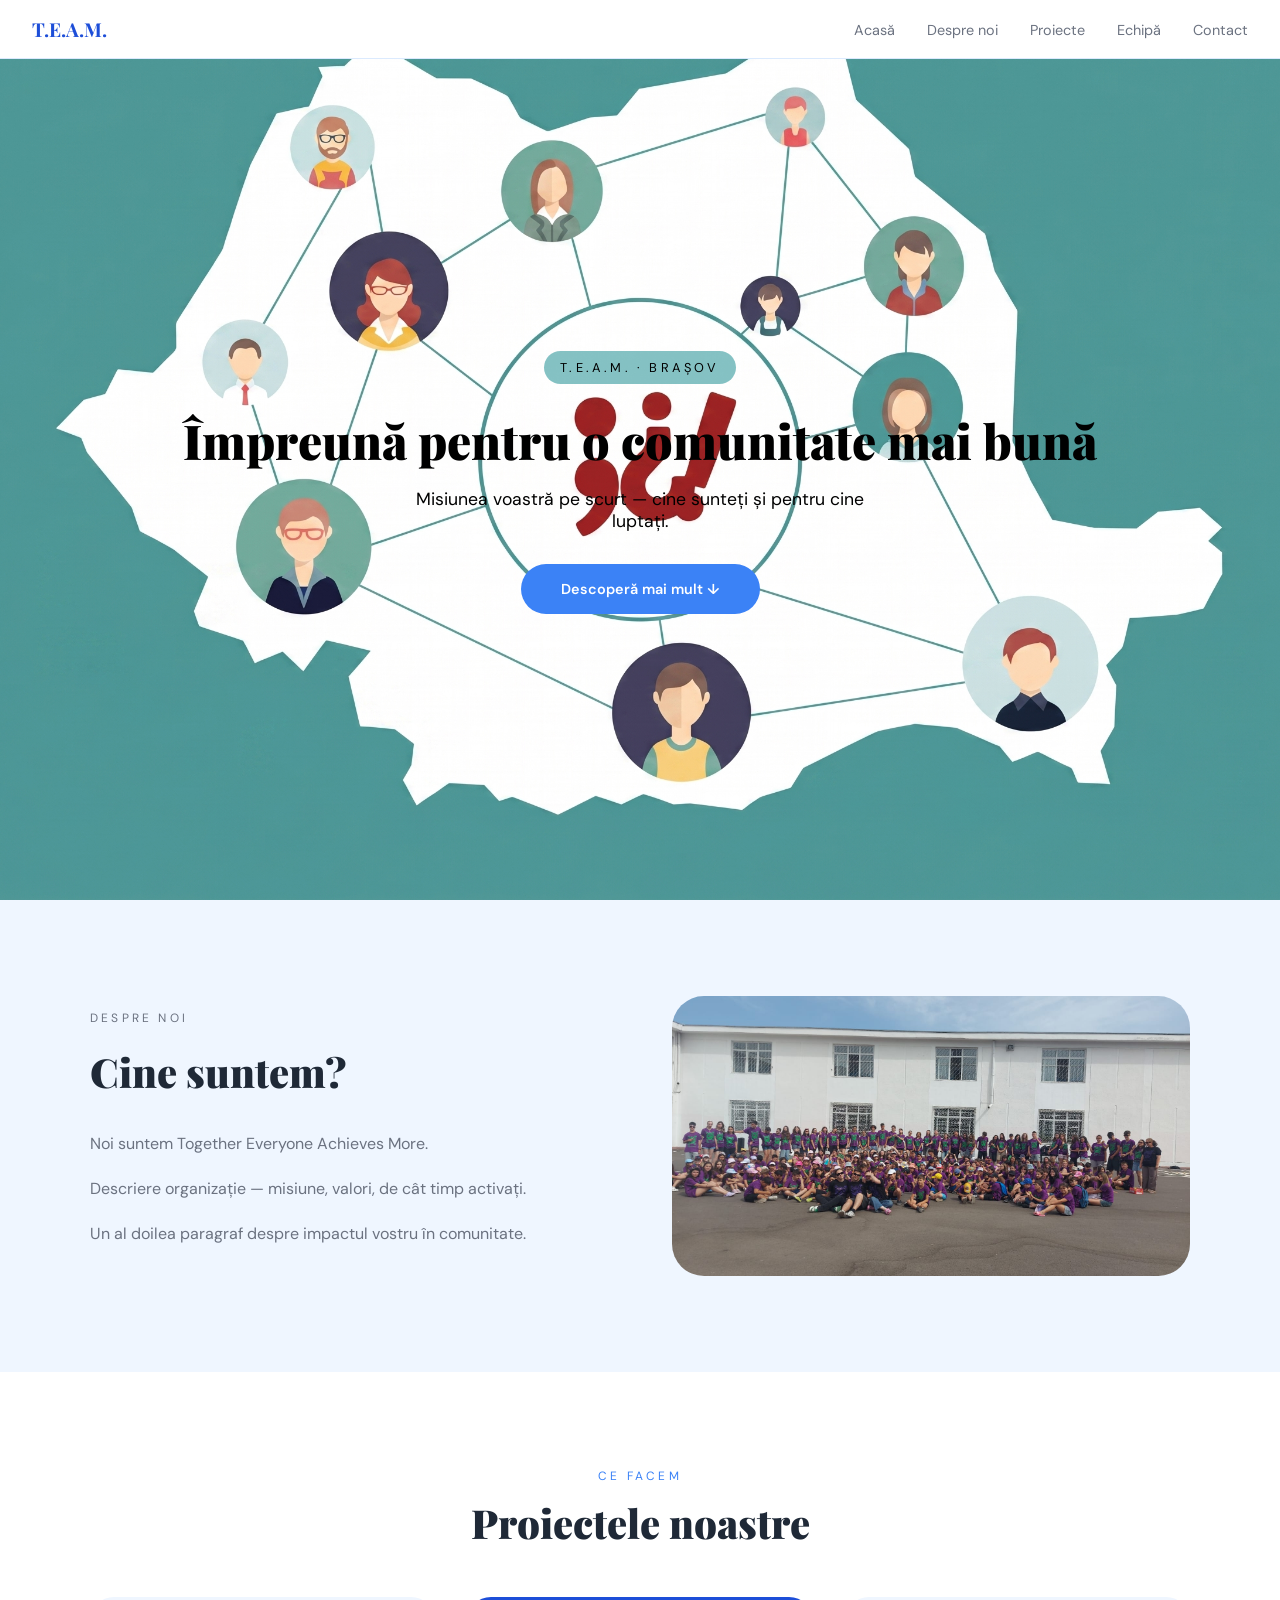
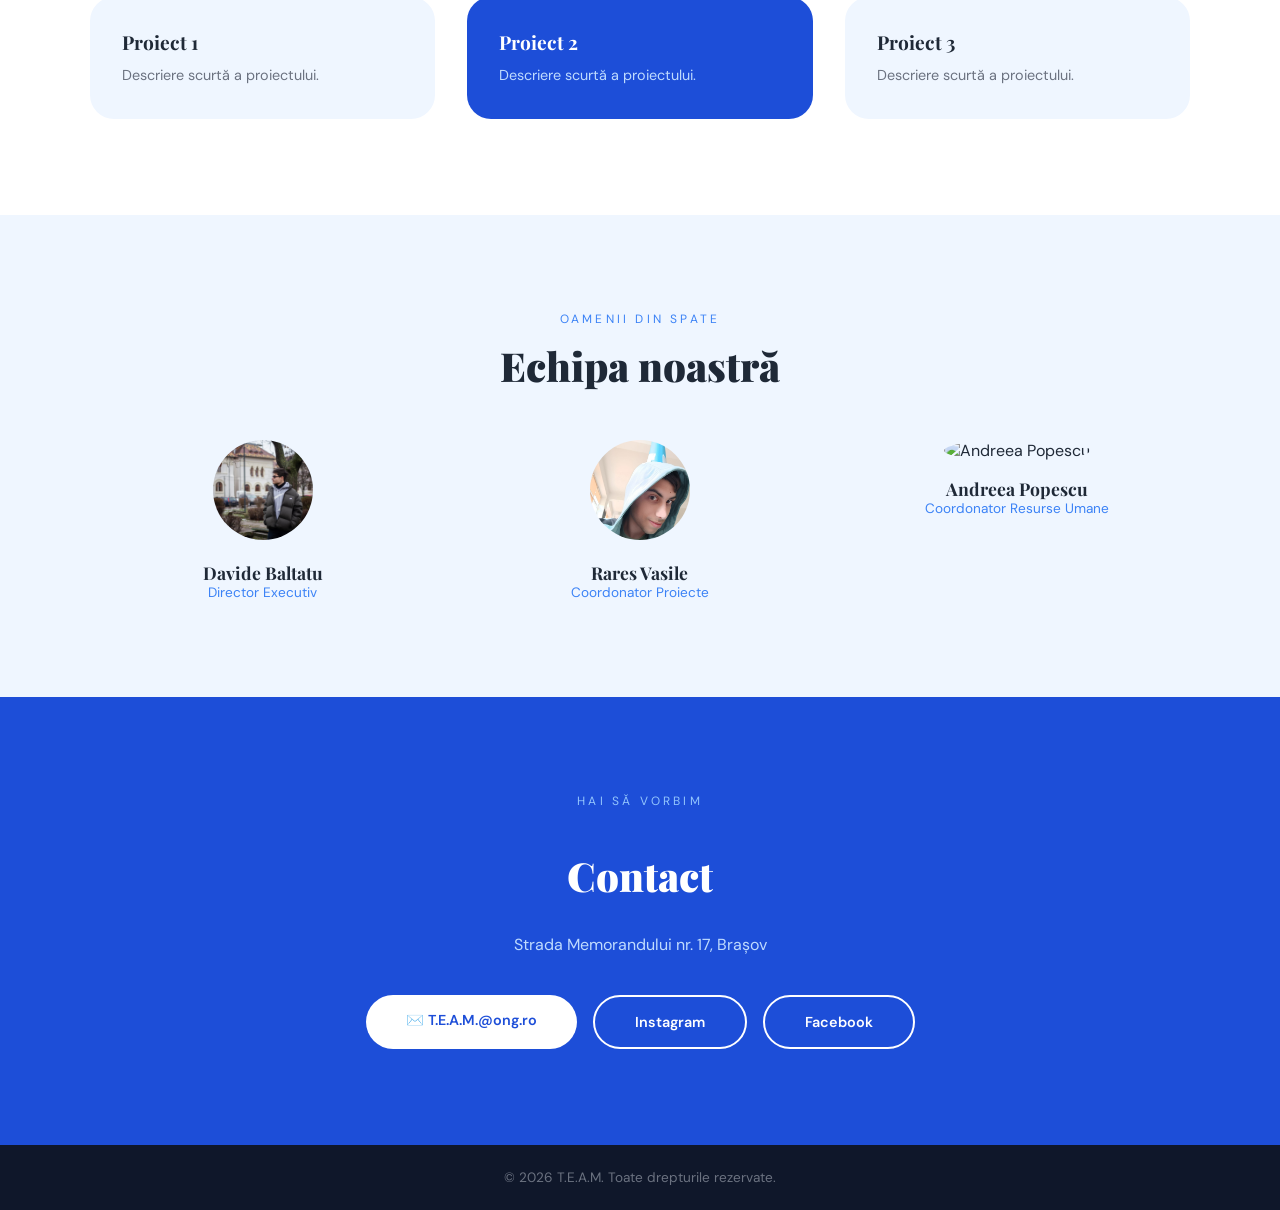
==== commit 21594c94: "Add files via upload" ====
--- a/Cica Programam/index.html
+++ b/Cica Programam/index.html
@@ -1,144 +1,115 @@
-<!DOCTYPE html>
-<html lang="ro">
-<head>
-  <meta charset="UTF-8"/>
-  <meta name="viewport" content="width=device-width, initial-scale=1.0"/>
-  <title>T.E.A.M.</title>
-  <link href="https://fonts.googleapis.com/css2?family=Playfair+Display:wght@700;900&family=DM+Sans:wght@300;400;500&display=swap" rel="stylesheet"/>
-  <link rel="stylesheet" href="style.css"/>
-</head>
-<body>
-<<<<<<< HEAD
-
-  <!-- NAVBAR -->
-  <nav>
-    <span class="nav-logo">T.E.A.M.</span>
-    <ul class="nav-links">
-      <li><a href="#acasa">Acasă</a></li>
-      <li><a href="#despre">Despre noi</a></li>
-      <li><a href="#proiecte">Proiecte</a></li>
-      <li><a href="#echipa">Echipă</a></li>
-      <li><a href="#contact">Contact</a></li>
-    </ul>
-  </nav>
-=======
-     <!-- Bara de navigare  -->
-    <nav>
-        <span class="nav-logo">T.E.A.M.</span>
-        <ul class="nav-links">
-            <li><a href="#acasa">Acasă</a></li>
-            <li><a href="#despre">Despre noi</a></li>
-            <li><a href="#proiecte">Proiecte</a></li>
-            <li><a href="#echipa">Echipă</a></li>
-            <li><a href="#contact">Contact</a></li>
-        </ul>
-    </nav>
-
-    <!-- SECȚIUNEA ACASĂ -->
-     <section id="acasa" class="hero">
-        <p class="hero-subtitle">T.E.A.M.· Brașov</p>
-        <h1>Împreună pentru o comunitate mai bună</h1>
-        <p class="hero-desc">[Misiunea voastră pe scurt — cine sunteți și pentru cine luptați.]</p>
-        <a href="#despre" class="btn">Descoperă mai mult ↓</a>
-    </section>
->>>>>>> 7d186cae435e6e16ccd6445c1f0c249162f8d5db
-
-  <!-- ACASĂ -->
-  <section id="acasa">
-    <p class="hero-subtitle">T.E.A.M. · Brașov</p>
-    <h1>Împreună pentru o comunitate mai bună</h1>
-    <p class="hero-desc">Misiunea voastră pe scurt — cine sunteți și pentru cine luptați.</p>
-    <a href="#despre" class="btn">Descoperă mai mult ↓</a>
-  </section>
-
-  <!-- DESPRE -->
-  <section id="despre">
-    <div class="container">
-      <div class="despre-grid">
-        <div class="despre-text">
-          <p class="section-label">Despre noi</p>
-          <h2>Cine suntem?</h2>
-          <p>Noi suntem Together Everyone Achieves More.</p>
-          <p>Descriere organizație — misiune, valori, de cât timp activați.</p>
-          <p>Un al doilea paragraf despre impactul vostru în comunitate.</p>
-        </div>
-        <div class="despre-img"></div>
-      </div>
-    </div>
-  </section>
-
-  <!-- PROIECTE -->
-  <section id="proiecte">
-    <div class="container">
-      <p class="section-label" style="text-align:center">Ce facem</p>
-      <h2 style="text-align:center">Proiectele noastre</h2>
-      <div class="cards">
-        <div class="card">
-          <h3>Proiect 1</h3>
-          <p>Descriere scurtă a proiectului.</p>
-        </div>
-        <div class="card accent">
-          <h3>Proiect 2</h3>
-          <p>Descriere scurtă a proiectului.</p>
-        </div>
-        <div class="card">
-          <h3>Proiect 3</h3>
-          <p>Descriere scurtă a proiectului.</p>
-        </div>
-      </div>
-    </div>
-  </section>
-
-  <!-- ECHIPA -->
-  <section id="echipa">
-    <div class="container">
-      <p class="section-label" style="text-align:center">Oamenii din spate</p>
-      <h2 style="text-align:center">Echipa noastră</h2>
-      <div class="team-grid">
-        <div class="member">
-<<<<<<< HEAD
-          <img src="assets/Davide.jpeg" alt="Davide Baltatu">
-=======
-          <div class="avatar">
-            <img src="assets/Davide.jpeg" alt="Davide Baltatu">
-          </div>
->>>>>>> 7d186cae435e6e16ccd6445c1f0c249162f8d5db
-          <h3>Davide Baltatu</h3>
-         <p>Director Executiv</p>
-      </div>
-        <div class="member">
-<<<<<<< HEAD
-          <img src="assets/Rares.jpeg" alt="Rares Vasile">
-=======
-          <div class="avatar">
-            <img src="assets/Rares.jpeg" alt="Rares Vasile">
-          </div>
->>>>>>> 7d186cae435e6e16ccd6445c1f0c249162f8d5db
-          <h3>Rares Vasile</h3>
-          <p>Coordonator Proiecte</p>
-        </div>
-      </div>
-    </div>
-  </section>
-
-  <!-- CONTACT -->
-  <section id="contact">
-    <div class="container">
-      <p class="section-label">Hai să vorbim</p>
-      <h2>Contact</h2>
-      <p>Strada Memorandului nr. 17, Brașov</p>
-      <div class="contact-btns">
-        <a href="mailto:T.E.A.M.@ong.ro" class="btn-white">✉️ T.E.A.M.@ong.ro</a>
-        <a href="#" class="btn-outline">Instagram</a>
-        <a href="#" class="btn-outline">Facebook</a>
-      </div>
-    </div>
-  </section>
-
-  <!-- FOOTER -->
-  <footer>
-    © 2026 T.E.A.M. Toate drepturile rezervate.
-  </footer>
-
-</body>
-</html>+<!DOCTYPE html>
+<html lang="ro">
+<head>
+  <meta charset="UTF-8"/>
+  <meta name="viewport" content="width=device-width, initial-scale=1.0"/>
+  <title>T.E.A.M.</title>
+  <link href="https://fonts.googleapis.com/css2?family=Playfair+Display:wght@700;900&family=DM+Sans:wght@300;400;500&display=swap" rel="stylesheet"/>
+  <link rel="stylesheet" href="style.css"/>
+</head>
+<body>
+
+  <!-- NAVBAR -->
+  <nav>
+    <span class="nav-logo">T.E.A.M.</span>
+    <ul class="nav-links">
+      <li><a href="#acasa">Acasă</a></li>
+      <li><a href="#despre">Despre noi</a></li>
+      <li><a href="#proiecte">Proiecte</a></li>
+      <li><a href="#echipa">Echipă</a></li>
+      <li><a href="#contact">Contact</a></li>
+    </ul>
+  </nav>
+
+  <!-- ACASĂ -->
+  <section id="acasa">
+    <p class="hero-subtitle">T.E.A.M. · Brașov</p>
+    <h1>Împreună pentru o comunitate mai bună</h1>
+    <p class="hero-desc">Misiunea voastră pe scurt — cine sunteți și pentru cine luptați.</p>
+    <a href="#despre" class="btn">Descoperă mai mult ↓</a>
+  </section>
+
+  <!-- DESPRE -->
+  <section id="despre">
+    <div class="container">
+      <div class="despre-grid">
+        <div class="despre-text">
+          <p class="section-label">Despre noi</p>
+          <h2>Cine suntem?</h2>
+          <p>Noi suntem Together Everyone Achieves More.</p>
+          <p>Descriere organizație — misiune, valori, de cât timp activați.</p>
+          <p>Un al doilea paragraf despre impactul vostru în comunitate.</p>
+        </div>
+        <div class="despre-img"></div>
+      </div>
+    </div>
+  </section>
+
+  <!-- PROIECTE -->
+  <section id="proiecte">
+    <div class="container">
+      <p class="section-label" style="text-align:center">Ce facem</p>
+      <h2 style="text-align:center">Proiectele noastre</h2>
+      <div class="cards">
+        <div class="card">
+          <h3>Proiect 1</h3>
+          <p>Descriere scurtă a proiectului.</p>
+        </div>
+        <div class="card accent">
+          <h3>Proiect 2</h3>
+          <p>Descriere scurtă a proiectului.</p>
+        </div>
+        <div class="card">
+          <h3>Proiect 3</h3>
+          <p>Descriere scurtă a proiectului.</p>
+        </div>
+      </div>
+    </div>
+  </section>
+
+  <!-- ECHIPA -->
+  <section id="echipa">
+    <div class="container">
+      <p class="section-label" style="text-align:center">Oamenii din spate</p>
+      <h2 style="text-align:center">Echipa noastră</h2>
+      <div class="team-grid">
+        <div class="member">
+          <img src="assets/Davide.jpeg" alt="Davide Baltatu">
+          <h3>Davide Baltatu</h3>
+          <p>Director Executiv</p>
+        </div>
+        <div class="member">
+          <img src="assets/Rares.jpeg" alt="Rares Vasile">
+          <h3>Rares Vasile</h3>
+          <p>Coordonator Proiecte</p>
+        </div>
+        <div class="member">
+          <img src="" alt="Andreea Popescu">
+          <h3>Andreea Popescu</h3>
+          <p>Coordonator Resurse Umane</p>
+        </div>
+      </div>
+    </div>
+  </section>
+
+  <!-- CONTACT -->
+  <section id="contact">
+    <div class="container">
+      <p class="section-label">Hai să vorbim</p>
+      <h2>Contact</h2>
+      <p>Strada Memorandului nr. 17, Brașov</p>
+      <div class="contact-btns">
+        <a href="mailto:T.E.A.M.@ong.ro" class="btn-white">✉️ T.E.A.M.@ong.ro</a>
+        <a href="#" class="btn-outline">Instagram</a>
+        <a href="#" class="btn-outline">Facebook</a>
+      </div>
+    </div>
+  </section>
+
+  <!-- FOOTER -->
+  <footer>
+    © 2026 T.E.A.M. Toate drepturile rezervate.
+  </footer>
+
+</body>
+</html>
--- a/Cica Programam/style.css
+++ b/Cica Programam/style.css
@@ -1,431 +1,330 @@
-* {
-  margin: 0;
-  padding: 0;
-  box-sizing: border-box;
-}
-
-:root {
-  --blue-dark: #0f172a;
-  --blue-mid: #1d4ed8;
-  --blue-light: #3b82f6;
-  --blue-pale: #eff6ff;
-  --white: #ffffff;
-  --gray: #6b7280;
-  --gray-dark: #1f2937;
-}
-
-html {
-  scroll-behavior: smooth;
-}
-
-body {
-  font-family: 'DM Sans', sans-serif;
-  color: var(--gray-dark);
-  background: var(--white);
-}
-
-h1, h2, h3 {
-  font-family: 'Playfair Display', serif;
-}
-
-/* NAVBAR */
-nav {
-  position: fixed;
-  top: 0;
-  width: 100%;
-  background: white;
-  border-bottom: 1px solid #dbeafe;
-  z-index: 100;
-  padding: 1rem 2rem;
-  display: flex;
-  justify-content: space-between;
-  align-items: center;
-}
-
-.nav-logo {
-  color: var(--blue-mid);
-  font-size: 1.2rem;
-  font-weight: 700;
-  font-family: 'Playfair Display', serif;
-}
-
-.nav-links {
-  display: flex;
-  gap: 2rem;
-  list-style: none;
-}
-
-.nav-links a {
-  text-decoration: none;
-  color: var(--gray);
-  font-size: 0.9rem;
-}
-
-.nav-links a:hover {
-  color: var(--blue-mid);
-}
-
-/* ACASĂ */
-#acasa {
-  min-height: 100vh;
-  background-image: url('assets/coperta.png');
-  background-size: cover;
-  background-position: center;
-  background-repeat: no-repeat;
-  display: flex;
-  flex-direction: column;
-  align-items: center;
-  justify-content: center;
-  text-align: center;
-  padding: 6rem 2rem 2rem;
-}
-<<<<<<< HEAD
-
-#acasa h1 {
-  font-size: 3rem;
-  font-weight: 900;
-  margin-bottom: 1rem;
-  color: #000000;
-}
-
-.hero-subtitle {
-  background-color: rgba(13, 133, 137, 0.5);
-  color: #000000;
-  padding: 0.5rem 1rem;
-  border-radius: 999px;
-  text-transform: uppercase;
-  letter-spacing: 0.2rem;
-  font-size: 0.8rem;
-  margin-bottom: 1.5rem;
-}
-
-.hero-desc {
-  color: #000000;
-  font-size: 1.1rem;
-  max-width: 500px;
-  margin: 0 auto 2rem;
-}
-
-=======
-.hero-subtitle { 
-    color: #000000; 
-    background-color: rgba(13, 133, 137, 0.5);
-    padding: 0.5rem 1rem;
-    border-radius: 999px;
-    text-transform: uppercase; 
-    letter-spacing: 0.2rem; 
-    font-size: 0.8rem; 
-    margin-bottom: 1rem; 
-    line-height: 1.8; 
-    margin-bottom: 77px;
-}
-.hero-title { 
-    color: #000000; 
-    font-size: clamp(3rem, 8vw, 5rem); 
-    font-weight: 900; 
-    line-height: 1.1; 
-    margin-bottom: 1.5rem; 
-}
-
-.hero-desc { 
-    color: #000000; 
-    font-size: 1.1rem; 
-    max-width: 500px; 
-    margin: 0 auto 2.5rem; 
-}
->>>>>>> 7d186cae435e6e16ccd6445c1f0c249162f8d5db
-.btn {
-  display: inline-block;
-  background: var(--blue-light);
-  color: var(--white);
-  padding: 1rem 2.5rem;
-  border-radius: 999px;
-  text-decoration: none;
-  font-weight: 600;
-  font-size: 0.9rem;
-}
-
-.btn:hover {
-  background: var(--blue-mid);
-}
-
-/* SECTIUNI GENERALE */
-section {
-  padding: 6rem 2rem;
-}
-
-.container {
-  max-width: 1100px;
-  margin: 0 auto;
-}
-
-.section-label {
-  color: var(--blue-light);
-  text-transform: uppercase;
-  letter-spacing: 0.2rem;
-  font-size: 0.75rem;
-  margin-bottom: 0.75rem;
-}
-
-h2 {
-  font-size: 2.5rem;
-  font-weight: 900;
-  margin-bottom: 2rem;
-}
-
-/* DESPRE */
-#despre {
-  background: var(--blue-pale);
-}
-
-.despre-grid {
-  display: grid;
-  grid-template-columns: 1fr 1fr;
-  gap: 4rem;
-  align-items: center;
-}
-
-.despre-text p {
-  color: var(--gray);
-  line-height: 1.8;
-  margin-bottom: 1rem;
-}
-
-.despre-img {
-  background-image: url('assets/suntem.jpeg');
-  background-size: cover;
-<<<<<<< HEAD
-  background-position: center;
-=======
-  background-repeat: no-repeat;
-  background-position: center;
-  /*background: #bfdbfe;*/
->>>>>>> 7d186cae435e6e16ccd6445c1f0c249162f8d5db
-  border-radius: 2rem;
-  height: 280px;
-}
-
-/* PROIECTE */
-#proiecte {
-  background: var(--white);
-}
-
-.cards {
-  display: grid;
-  grid-template-columns: repeat(3, 1fr);
-  gap: 2rem;
-  margin-top: 3rem;
-}
-
-.card {
-  background: var(--blue-pale);
-  border-radius: 1.5rem;
-  padding: 2rem;
-}
-
-.card:hover {
-  box-shadow: 0 10px 30px rgba(29, 78, 216, 0.15);
-}
-
-<<<<<<< HEAD
-.card.accent {
-  background: var(--blue-mid);
-=======
-/* ===== ECHIPA ===== */
-#echipa { 
-    background: var(--blue-pale); 
-}
-.team-grid { 
-    display: grid; 
-    grid-template-columns: repeat(3, 1fr); 
-    gap: 2rem; 
-    margin-top: 3rem; 
-}
-.member { 
-    text-align: center; 
-}
-.avatar {
-  width: 90px; height: 90px;
-  background: #bfdbfe;
-  border-radius: 50%;
-  margin: 0 auto 1rem;
-  display: flex; align-items: center; 
-  justify-content: center;
-  font-size: 2rem;
-}
-.member h3 { 
-    
-    font-size: 1.1rem; 
-    font-weight: 700; 
-}
-.member p { 
-    color: var(--blue-light); 
-    font-size: 0.85rem; 
-}
-.avatar img {
-    width: 100px;         
-    height: 100px;        
-    border-radius: 50%;   
-    object-fit: cover;    
-}
-
-/* ===== CONTACT ===== */
-#contact { 
-    background: var(--blue-mid); 
-    color: var(--white); 
-    text-align: center; 
-}
-#contact .section-title { 
-    color: var(--white);
-}
-#contact .section-label { 
-    color: #93c5fd; 
-}
-#contact p { 
-    color: #bfdbfe; 
-    margin-bottom: 2.5rem; 
-}
-.contact-btns { 
-    display: flex; 
-    gap: 1rem; 
-    justify-content: center; 
-    flex-wrap: wrap; 
-}
-.btn-outline {
-  display: inline-block;
-  border: 2px solid var(--white);
->>>>>>> 7d186cae435e6e16ccd6445c1f0c249162f8d5db
-  color: var(--white);
-}
-
-.card h3 {
-  font-size: 1.2rem;
-  margin-bottom: 0.5rem;
-}
-
-.card p {
-  font-size: 0.9rem;
-  line-height: 1.7;
-  color: var(--gray);
-}
-
-.card.accent p {
-  color: #bfdbfe;
-}
-
-/* ECHIPA */
-#echipa {
-  background: var(--blue-pale);
-}
-
-.team-grid {
-  display: grid;
-  grid-template-columns: repeat(3, 1fr);
-  gap: 2rem;
-  margin-top: 3rem;
-}
-
-.member {
-  text-align: center;
-}
-
-.member img {
-  width: 100px;
-  height: 100px;
-  border-radius: 50%;
-  object-fit: cover;
-  margin-bottom: 1rem;
-}
-
-.member h3 {
-  font-size: 1.1rem;
-  font-weight: 700;
-}
-
-.member p {
-  color: var(--blue-light);
-  font-size: 0.85rem;
-}
-
-/* CONTACT */
-#contact {
-  background: var(--blue-mid);
-  color: var(--white);
-  text-align: center;
-}
-
-#contact h2 {
-  color: var(--white);
-}
-
-#contact .section-label {
-  color: #93c5fd;
-}
-
-#contact p {
-  color: #bfdbfe;
-  margin-bottom: 2.5rem;
-}
-
-.contact-btns {
-  display: flex;
-  gap: 1rem;
-  justify-content: center;
-  flex-wrap: wrap;
-}
-
-.btn-white {
-  display: inline-block;
-  background: var(--white);
-  color: var(--blue-mid);
-  padding: 1rem 2.5rem;
-  border-radius: 999px;
-  text-decoration: none;
-  font-weight: 600;
-  font-size: 0.9rem;
-}
-
-.btn-white:hover {
-  background: #eff6ff;
-}
-
-.btn-outline {
-  display: inline-block;
-  border: 2px solid var(--white);
-  color: var(--white);
-  padding: 1rem 2.5rem;
-  border-radius: 999px;
-  text-decoration: none;
-  font-weight: 600;
-  font-size: 0.9rem;
-}
-
-.btn-outline:hover {
-  background: rgba(255, 255, 255, 0.1);
-}
-
-/* FOOTER */
-footer {
-  background: var(--blue-dark);
-  color: var(--gray);
-  text-align: center;
-  padding: 1.5rem;
-  font-size: 0.85rem;
-}
-
-/* RESPONSIVE */
-@media (max-width: 768px) {
-  .despre-grid,
-  .cards,
-  .team-grid {
-    grid-template-columns: 1fr;
-  }
-
-  .nav-links {
-    display: none;
-  }
-
-  #acasa h1 {
-    font-size: 2rem;
-  }
-}+* {
+  margin: 0;
+  padding: 0;
+  box-sizing: border-box;
+}
+
+:root {
+  --blue-dark: #0f172a;
+  --blue-mid: #1d4ed8;
+  --blue-light: #3b82f6;
+  --blue-pale: #eff6ff;
+  --white: #ffffff;
+  --gray: #6b7280;
+  --gray-dark: #1f2937;
+}
+
+html {
+  scroll-behavior: smooth;
+}
+
+body {
+  font-family: 'DM Sans', sans-serif;
+  color: var(--gray-dark);
+  background: var(--white);
+}
+
+h1, h2, h3 {
+  font-family: 'Playfair Display', serif;
+}
+
+/* NAVBAR */
+nav {
+  position: fixed;
+  top: 0;
+  width: 100%;
+  background: white;
+  border-bottom: 1px solid #dbeafe;
+  z-index: 100;
+  padding: 1rem 2rem;
+  display: flex;
+  justify-content: space-between;
+  align-items: center;
+}
+
+.nav-logo {
+  color: var(--blue-mid);
+  font-size: 1.2rem;
+  font-weight: 700;
+  font-family: 'Playfair Display', serif;
+}
+
+.nav-links {
+  display: flex;
+  gap: 2rem;
+  list-style: none;
+}
+
+.nav-links a {
+  text-decoration: none;
+  color: var(--gray);
+  font-size: 0.9rem;
+}
+
+.nav-links a:hover {
+  color: var(--blue-mid);
+}
+
+/* ACASĂ */
+#acasa {
+  min-height: 100vh;
+  background-image: url('assets/coperta.png');
+  background-size: cover;
+  background-position: center;
+  background-repeat: no-repeat;
+  display: flex;
+  flex-direction: column;
+  align-items: center;
+  justify-content: center;
+  text-align: center;
+  padding: 6rem 2rem 2rem;
+}
+
+#acasa h1 {
+  font-size: 3rem;
+  font-weight: 900;
+  margin-bottom: 1rem;
+  color: #000000;
+}
+
+.hero-subtitle {
+  background-color: rgba(13, 133, 137, 0.5);
+  color: #000000;
+  padding: 0.5rem 1rem;
+  border-radius: 999px;
+  text-transform: uppercase;
+  letter-spacing: 0.2rem;
+  font-size: 0.8rem;
+  margin-bottom: 1.5rem;
+}
+
+.hero-desc {
+  color: #000000;
+  font-size: 1.1rem;
+  max-width: 500px;
+  margin: 0 auto 2rem;
+}
+
+.btn {
+  display: inline-block;
+  background: var(--blue-light);
+  color: var(--white);
+  padding: 1rem 2.5rem;
+  border-radius: 999px;
+  text-decoration: none;
+  font-weight: 600;
+  font-size: 0.9rem;
+}
+
+.btn:hover {
+  background: var(--blue-mid);
+}
+
+/* SECTIUNI GENERALE */
+section {
+  padding: 6rem 2rem;
+}
+
+.container {
+  max-width: 1100px;
+  margin: 0 auto;
+}
+
+.section-label {
+  color: var(--blue-light);
+  text-transform: uppercase;
+  letter-spacing: 0.2rem;
+  font-size: 0.75rem;
+  margin-bottom: 0.75rem;
+}
+
+h2 {
+  font-size: 2.5rem;
+  font-weight: 900;
+  margin-bottom: 2rem;
+}
+
+/* DESPRE */
+#despre {
+  background: var(--blue-pale);
+}
+
+.despre-grid {
+  display: grid;
+  grid-template-columns: 1fr 1fr;
+  gap: 4rem;
+  align-items: center;
+}
+
+.despre-text p {
+  color: var(--gray);
+  line-height: 1.8;
+  margin-bottom: 1rem;
+}
+
+.despre-img {
+  background-image: url('assets/suntem.jpeg');
+  background-size: cover;
+  background-position: center;
+  border-radius: 2rem;
+  height: 280px;
+}
+
+/* PROIECTE */
+#proiecte {
+  background: var(--white);
+}
+
+.cards {
+  display: grid;
+  grid-template-columns: repeat(3, 1fr);
+  gap: 2rem;
+  margin-top: 3rem;
+}
+
+.card {
+  background: var(--blue-pale);
+  border-radius: 1.5rem;
+  padding: 2rem;
+}
+
+.card:hover {
+  box-shadow: 0 10px 30px rgba(29, 78, 216, 0.15);
+}
+
+.card.accent {
+  background: var(--blue-mid);
+  color: var(--white);
+}
+
+.card h3 {
+  font-size: 1.2rem;
+  margin-bottom: 0.5rem;
+}
+
+.card p {
+  font-size: 0.9rem;
+  line-height: 1.7;
+  color: var(--gray);
+}
+
+.card.accent p {
+  color: #bfdbfe;
+}
+
+/* ECHIPA */
+#echipa {
+  background: var(--blue-pale);
+}
+
+.team-grid {
+  display: grid;
+  grid-template-columns: repeat(3, 1fr);
+  gap: 2rem;
+  margin-top: 3rem;
+}
+
+.member {
+  text-align: center;
+}
+
+.member img {
+  width: 100px;
+  height: 100px;
+  border-radius: 50%;
+  object-fit: cover;
+  margin-bottom: 1rem;
+}
+
+.member h3 {
+  font-size: 1.1rem;
+  font-weight: 700;
+}
+
+.member p {
+  color: var(--blue-light);
+  font-size: 0.85rem;
+}
+
+/* CONTACT */
+#contact {
+  background: var(--blue-mid);
+  color: var(--white);
+  text-align: center;
+}
+
+#contact h2 {
+  color: var(--white);
+}
+
+#contact .section-label {
+  color: #93c5fd;
+}
+
+#contact p {
+  color: #bfdbfe;
+  margin-bottom: 2.5rem;
+}
+
+.contact-btns {
+  display: flex;
+  gap: 1rem;
+  justify-content: center;
+  flex-wrap: wrap;
+}
+
+.btn-white {
+  display: inline-block;
+  background: var(--white);
+  color: var(--blue-mid);
+  padding: 1rem 2.5rem;
+  border-radius: 999px;
+  text-decoration: none;
+  font-weight: 600;
+  font-size: 0.9rem;
+}
+
+.btn-white:hover {
+  background: #eff6ff;
+}
+
+.btn-outline {
+  display: inline-block;
+  border: 2px solid var(--white);
+  color: var(--white);
+  padding: 1rem 2.5rem;
+  border-radius: 999px;
+  text-decoration: none;
+  font-weight: 600;
+  font-size: 0.9rem;
+}
+
+.btn-outline:hover {
+  background: rgba(255, 255, 255, 0.1);
+}
+
+/* FOOTER */
+footer {
+  background: var(--blue-dark);
+  color: var(--gray);
+  text-align: center;
+  padding: 1.5rem;
+  font-size: 0.85rem;
+}
+
+/* RESPONSIVE */
+@media (max-width: 768px) {
+  .despre-grid,
+  .cards,
+  .team-grid {
+    grid-template-columns: 1fr;
+  }
+
+  .nav-links {
+    display: none;
+  }
+
+  #acasa h1 {
+    font-size: 2rem;
+  }
+}
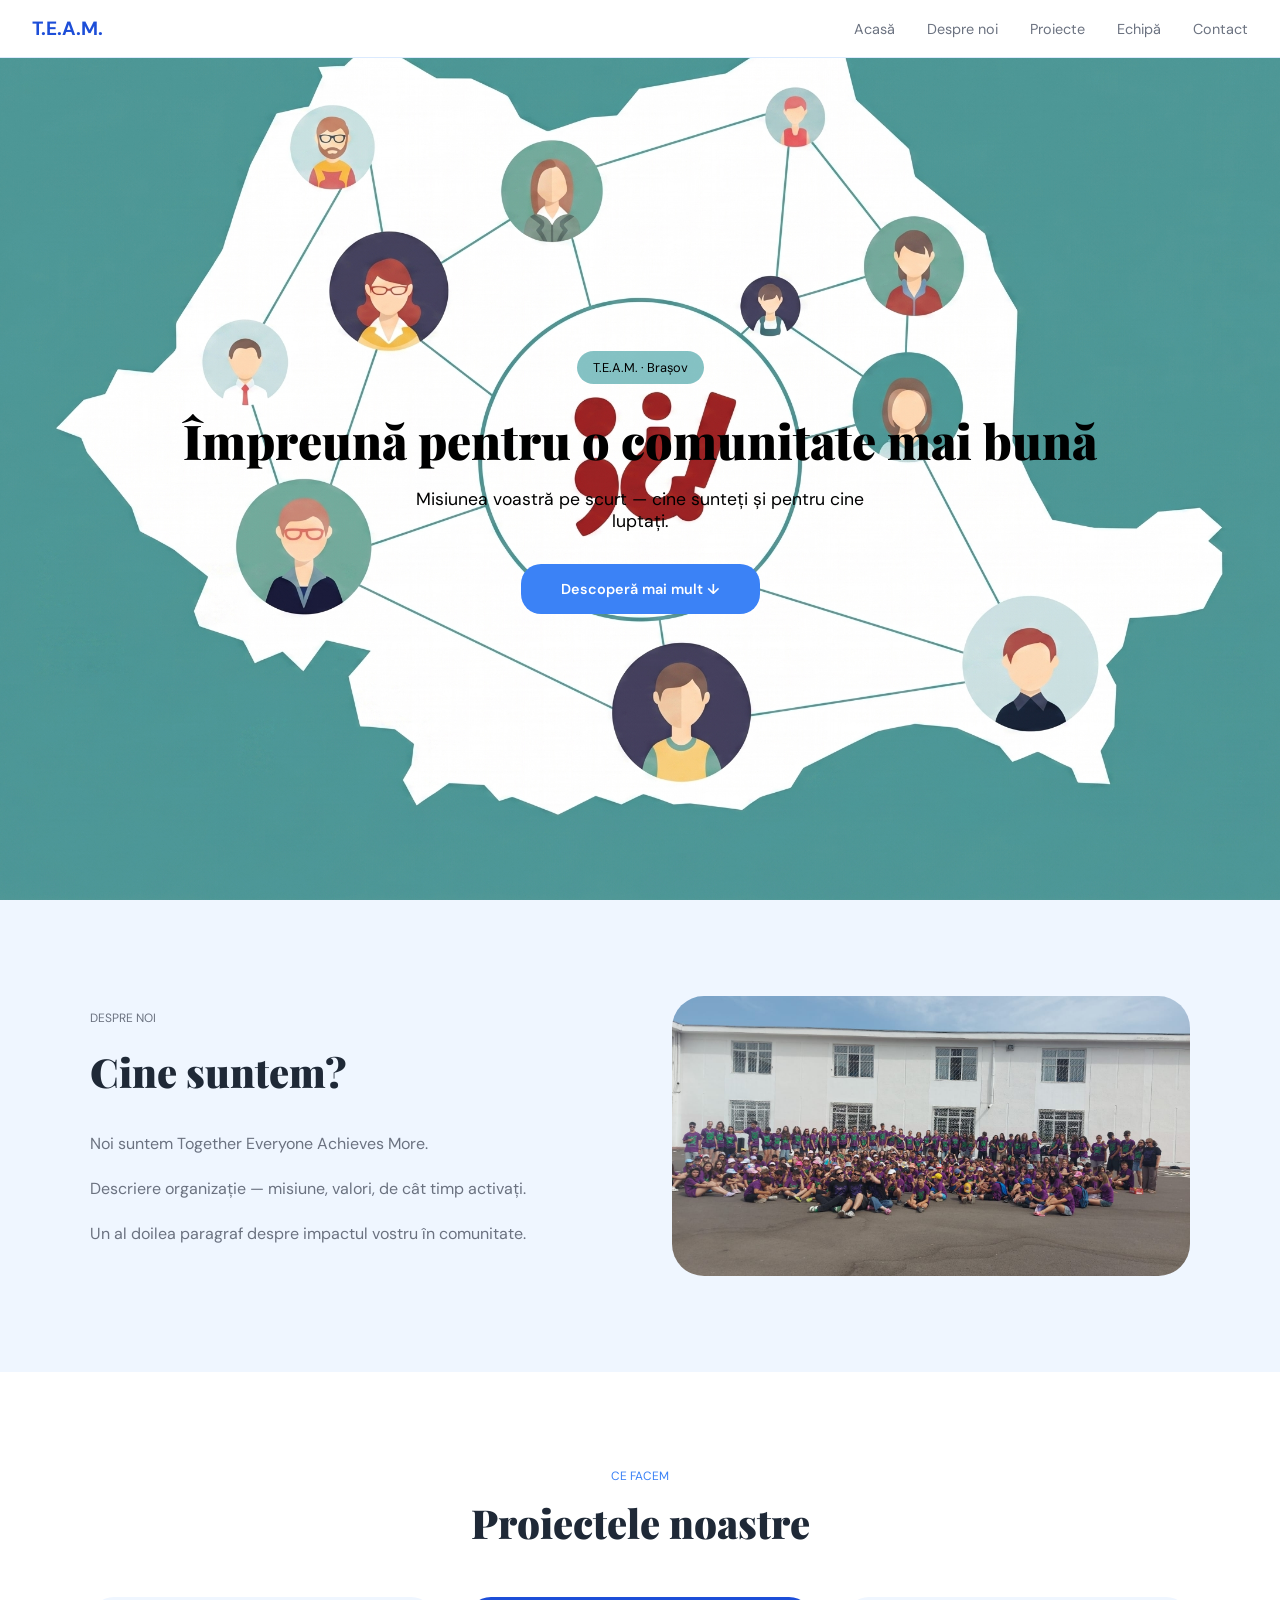
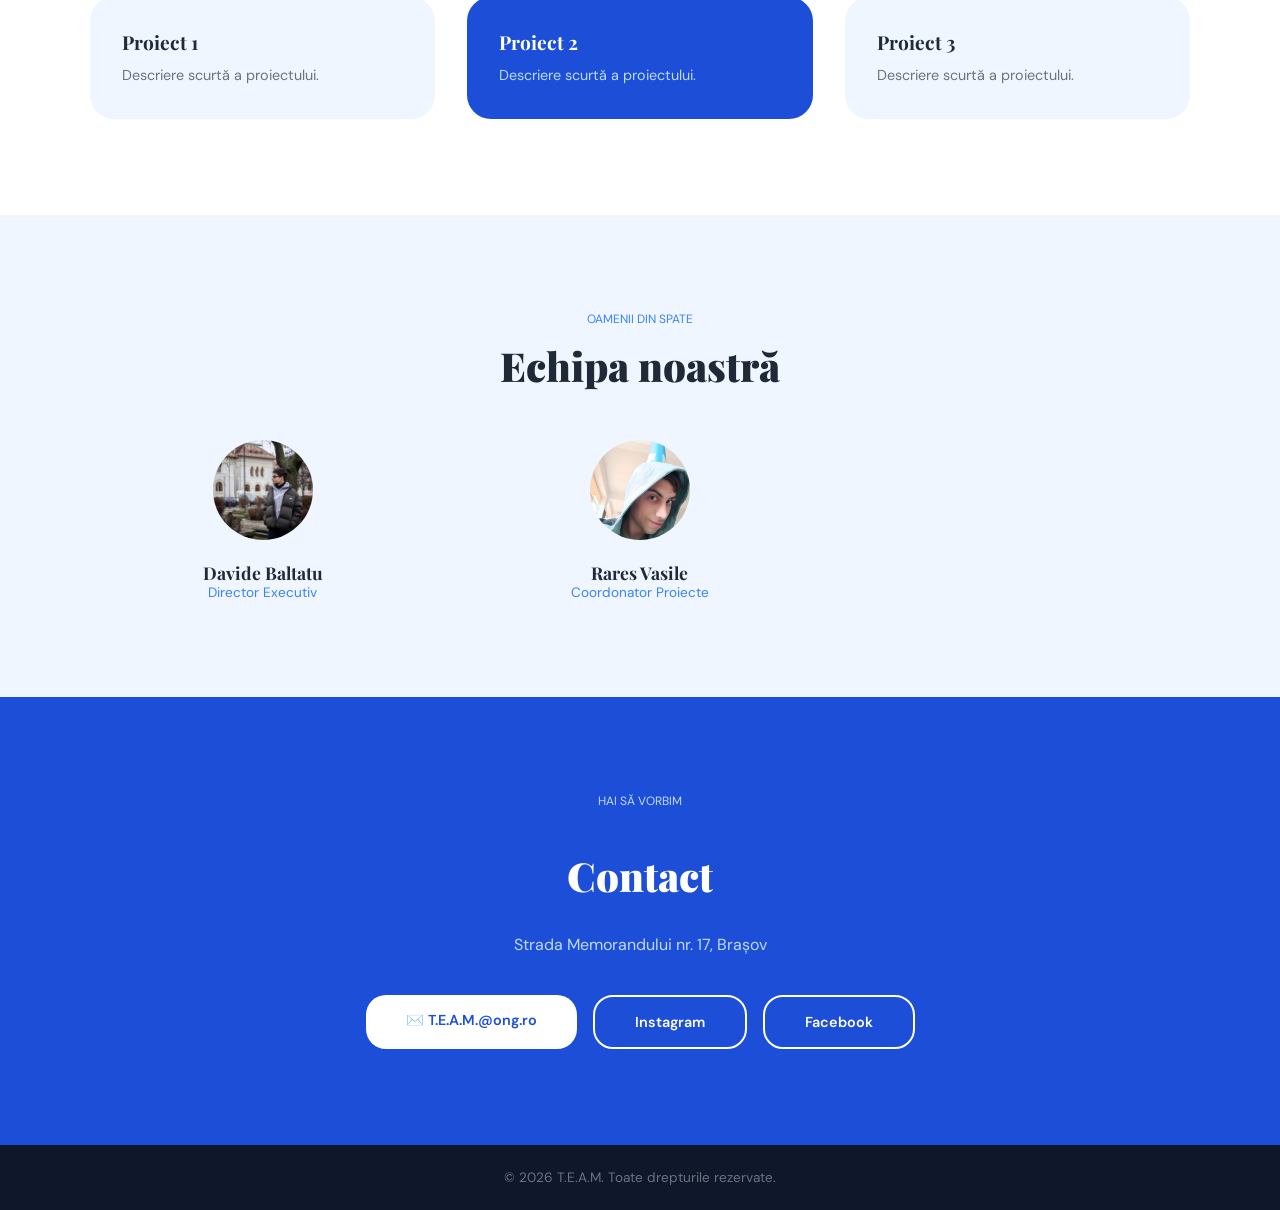
==== commit 0adb1199: "Simplificare CSS și HTML" ====
--- a/Cica Programam/index.html
+++ b/Cica Programam/index.html
@@ -83,11 +83,6 @@
           <h3>Rares Vasile</h3>
           <p>Coordonator Proiecte</p>
         </div>
-        <div class="member">
-          <img src="" alt="Andreea Popescu">
-          <h3>Andreea Popescu</h3>
-          <p>Coordonator Resurse Umane</p>
-        </div>
       </div>
     </div>
   </section>
--- a/Cica Programam/style.css
+++ b/Cica Programam/style.css
@@ -4,24 +4,10 @@
   box-sizing: border-box;
 }
 
-:root {
-  --blue-dark: #0f172a;
-  --blue-mid: #1d4ed8;
-  --blue-light: #3b82f6;
-  --blue-pale: #eff6ff;
-  --white: #ffffff;
-  --gray: #6b7280;
-  --gray-dark: #1f2937;
-}
-
-html {
-  scroll-behavior: smooth;
-}
-
 body {
   font-family: 'DM Sans', sans-serif;
-  color: var(--gray-dark);
-  background: var(--white);
+  color: #1f2937;
+  background: #ffffff;
 }
 
 h1, h2, h3 {
@@ -43,10 +29,9 @@
 }
 
 .nav-logo {
-  color: var(--blue-mid);
+  color: #1d4ed8;
   font-size: 1.2rem;
   font-weight: 700;
-  font-family: 'Playfair Display', serif;
 }
 
 .nav-links {
@@ -57,12 +42,8 @@
 
 .nav-links a {
   text-decoration: none;
-  color: var(--gray);
-  font-size: 0.9rem;
-}
-
-.nav-links a:hover {
-  color: var(--blue-mid);
+  color: #6b7280;
+  font-size: 0.9rem;
 }
 
 /* ACASĂ */
@@ -71,7 +52,6 @@
   background-image: url('assets/coperta.png');
   background-size: cover;
   background-position: center;
-  background-repeat: no-repeat;
   display: flex;
   flex-direction: column;
   align-items: center;
@@ -91,9 +71,7 @@
   background-color: rgba(13, 133, 137, 0.5);
   color: #000000;
   padding: 0.5rem 1rem;
-  border-radius: 999px;
-  text-transform: uppercase;
-  letter-spacing: 0.2rem;
+  border-radius: 20px;
   font-size: 0.8rem;
   margin-bottom: 1.5rem;
 }
@@ -107,20 +85,16 @@
 
 .btn {
   display: inline-block;
-  background: var(--blue-light);
-  color: var(--white);
+  background: #3b82f6;
+  color: white;
   padding: 1rem 2.5rem;
-  border-radius: 999px;
+  border-radius: 20px;
   text-decoration: none;
   font-weight: 600;
   font-size: 0.9rem;
 }
 
-.btn:hover {
-  background: var(--blue-mid);
-}
-
-/* SECTIUNI GENERALE */
+/* SECTIUNI */
 section {
   padding: 6rem 2rem;
 }
@@ -131,9 +105,8 @@
 }
 
 .section-label {
-  color: var(--blue-light);
+  color: #3b82f6;
   text-transform: uppercase;
-  letter-spacing: 0.2rem;
   font-size: 0.75rem;
   margin-bottom: 0.75rem;
 }
@@ -146,7 +119,7 @@
 
 /* DESPRE */
 #despre {
-  background: var(--blue-pale);
+  background: #eff6ff;
 }
 
 .despre-grid {
@@ -157,7 +130,7 @@
 }
 
 .despre-text p {
-  color: var(--gray);
+  color: #6b7280;
   line-height: 1.8;
   margin-bottom: 1rem;
 }
@@ -172,7 +145,7 @@
 
 /* PROIECTE */
 #proiecte {
-  background: var(--white);
+  background: white;
 }
 
 .cards {
@@ -183,18 +156,14 @@
 }
 
 .card {
-  background: var(--blue-pale);
+  background: #eff6ff;
   border-radius: 1.5rem;
   padding: 2rem;
 }
 
-.card:hover {
-  box-shadow: 0 10px 30px rgba(29, 78, 216, 0.15);
-}
-
 .card.accent {
-  background: var(--blue-mid);
-  color: var(--white);
+  background: #1d4ed8;
+  color: white;
 }
 
 .card h3 {
@@ -205,7 +174,7 @@
 .card p {
   font-size: 0.9rem;
   line-height: 1.7;
-  color: var(--gray);
+  color: #6b7280;
 }
 
 .card.accent p {
@@ -214,7 +183,7 @@
 
 /* ECHIPA */
 #echipa {
-  background: var(--blue-pale);
+  background: #eff6ff;
 }
 
 .team-grid {
@@ -242,23 +211,19 @@
 }
 
 .member p {
-  color: var(--blue-light);
+  color: #3b82f6;
   font-size: 0.85rem;
 }
 
 /* CONTACT */
 #contact {
-  background: var(--blue-mid);
-  color: var(--white);
+  background: #1d4ed8;
+  color: white;
   text-align: center;
 }
 
 #contact h2 {
-  color: var(--white);
-}
-
-#contact .section-label {
-  color: #93c5fd;
+  color: white;
 }
 
 #contact p {
@@ -275,56 +240,31 @@
 
 .btn-white {
   display: inline-block;
-  background: var(--white);
-  color: var(--blue-mid);
+  background: white;
+  color: #1d4ed8;
   padding: 1rem 2.5rem;
-  border-radius: 999px;
+  border-radius: 20px;
   text-decoration: none;
   font-weight: 600;
   font-size: 0.9rem;
-}
-
-.btn-white:hover {
-  background: #eff6ff;
 }
 
 .btn-outline {
   display: inline-block;
-  border: 2px solid var(--white);
-  color: var(--white);
+  border: 2px solid white;
+  color: white;
   padding: 1rem 2.5rem;
-  border-radius: 999px;
+  border-radius: 20px;
   text-decoration: none;
   font-weight: 600;
   font-size: 0.9rem;
-}
-
-.btn-outline:hover {
-  background: rgba(255, 255, 255, 0.1);
 }
 
 /* FOOTER */
 footer {
-  background: var(--blue-dark);
-  color: var(--gray);
+  background: #0f172a;
+  color: #6b7280;
   text-align: center;
   padding: 1.5rem;
   font-size: 0.85rem;
 }
-
-/* RESPONSIVE */
-@media (max-width: 768px) {
-  .despre-grid,
-  .cards,
-  .team-grid {
-    grid-template-columns: 1fr;
-  }
-
-  .nav-links {
-    display: none;
-  }
-
-  #acasa h1 {
-    font-size: 2rem;
-  }
-}
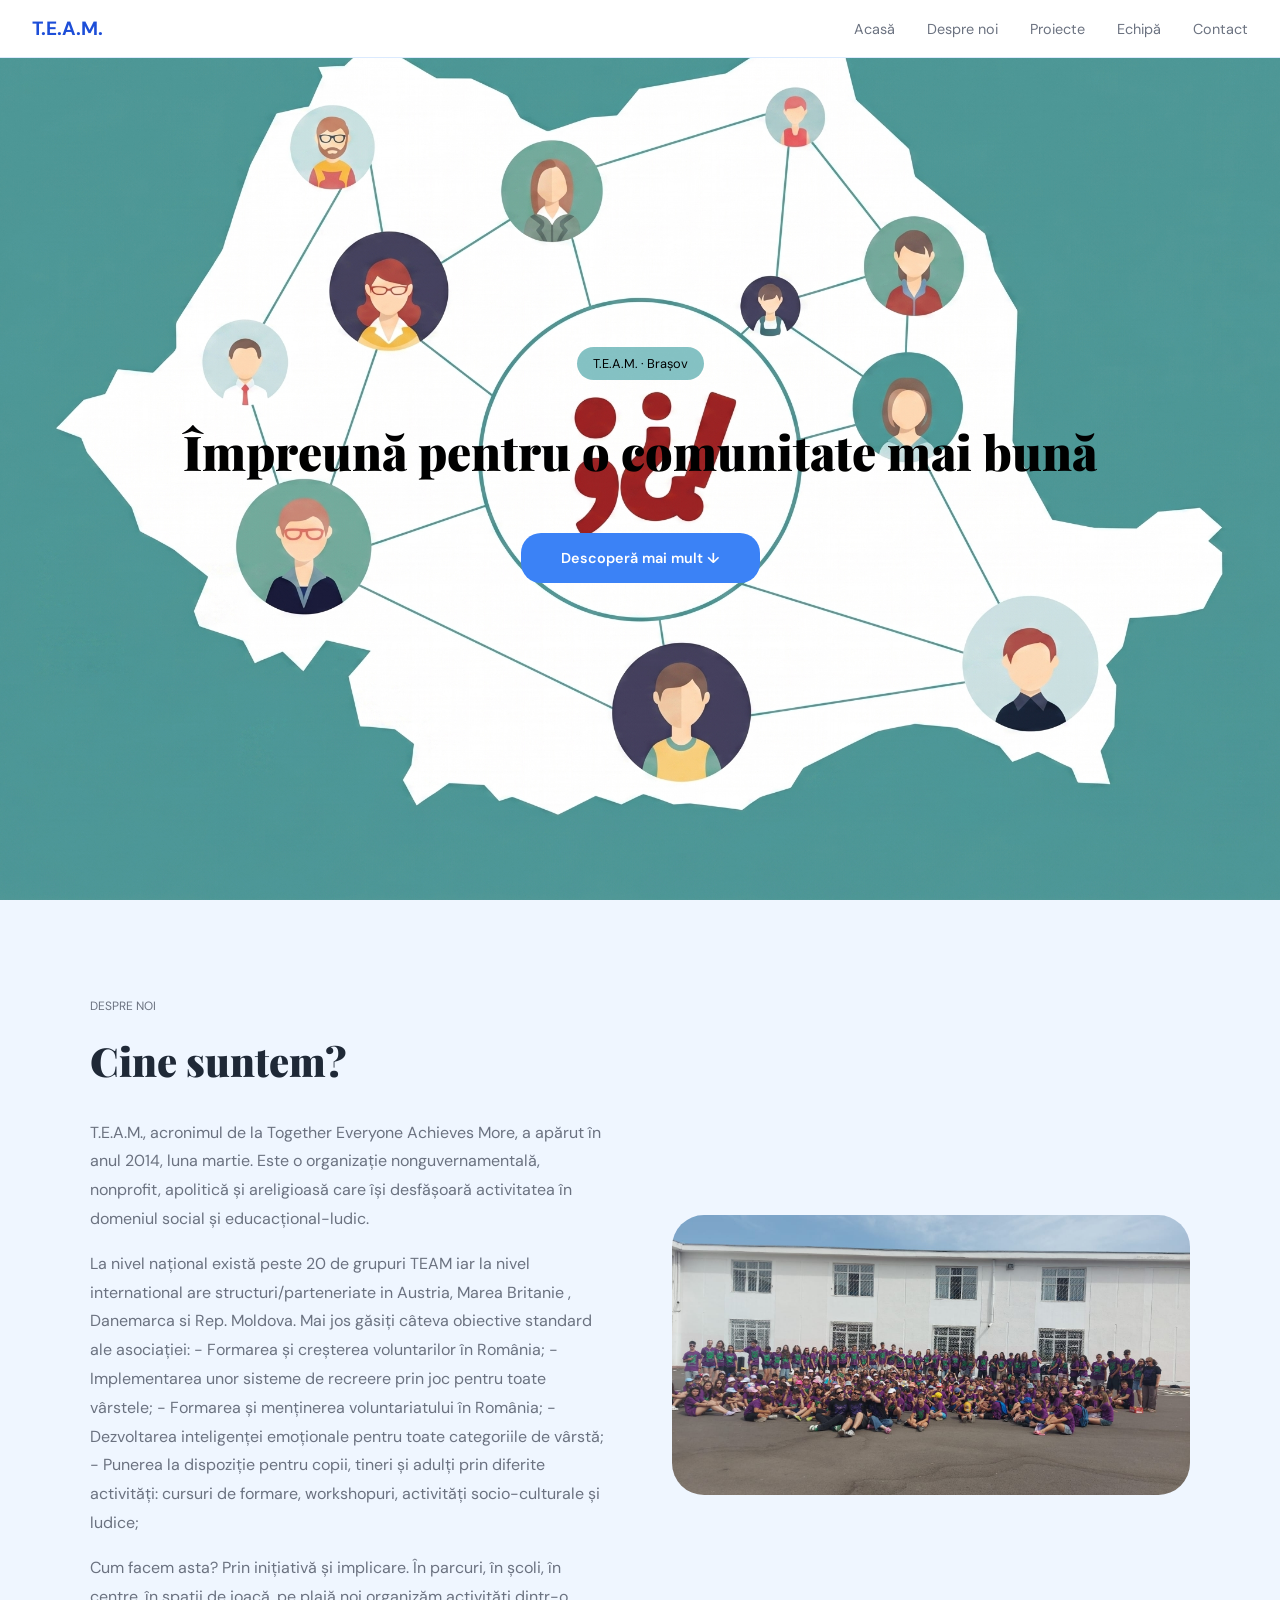
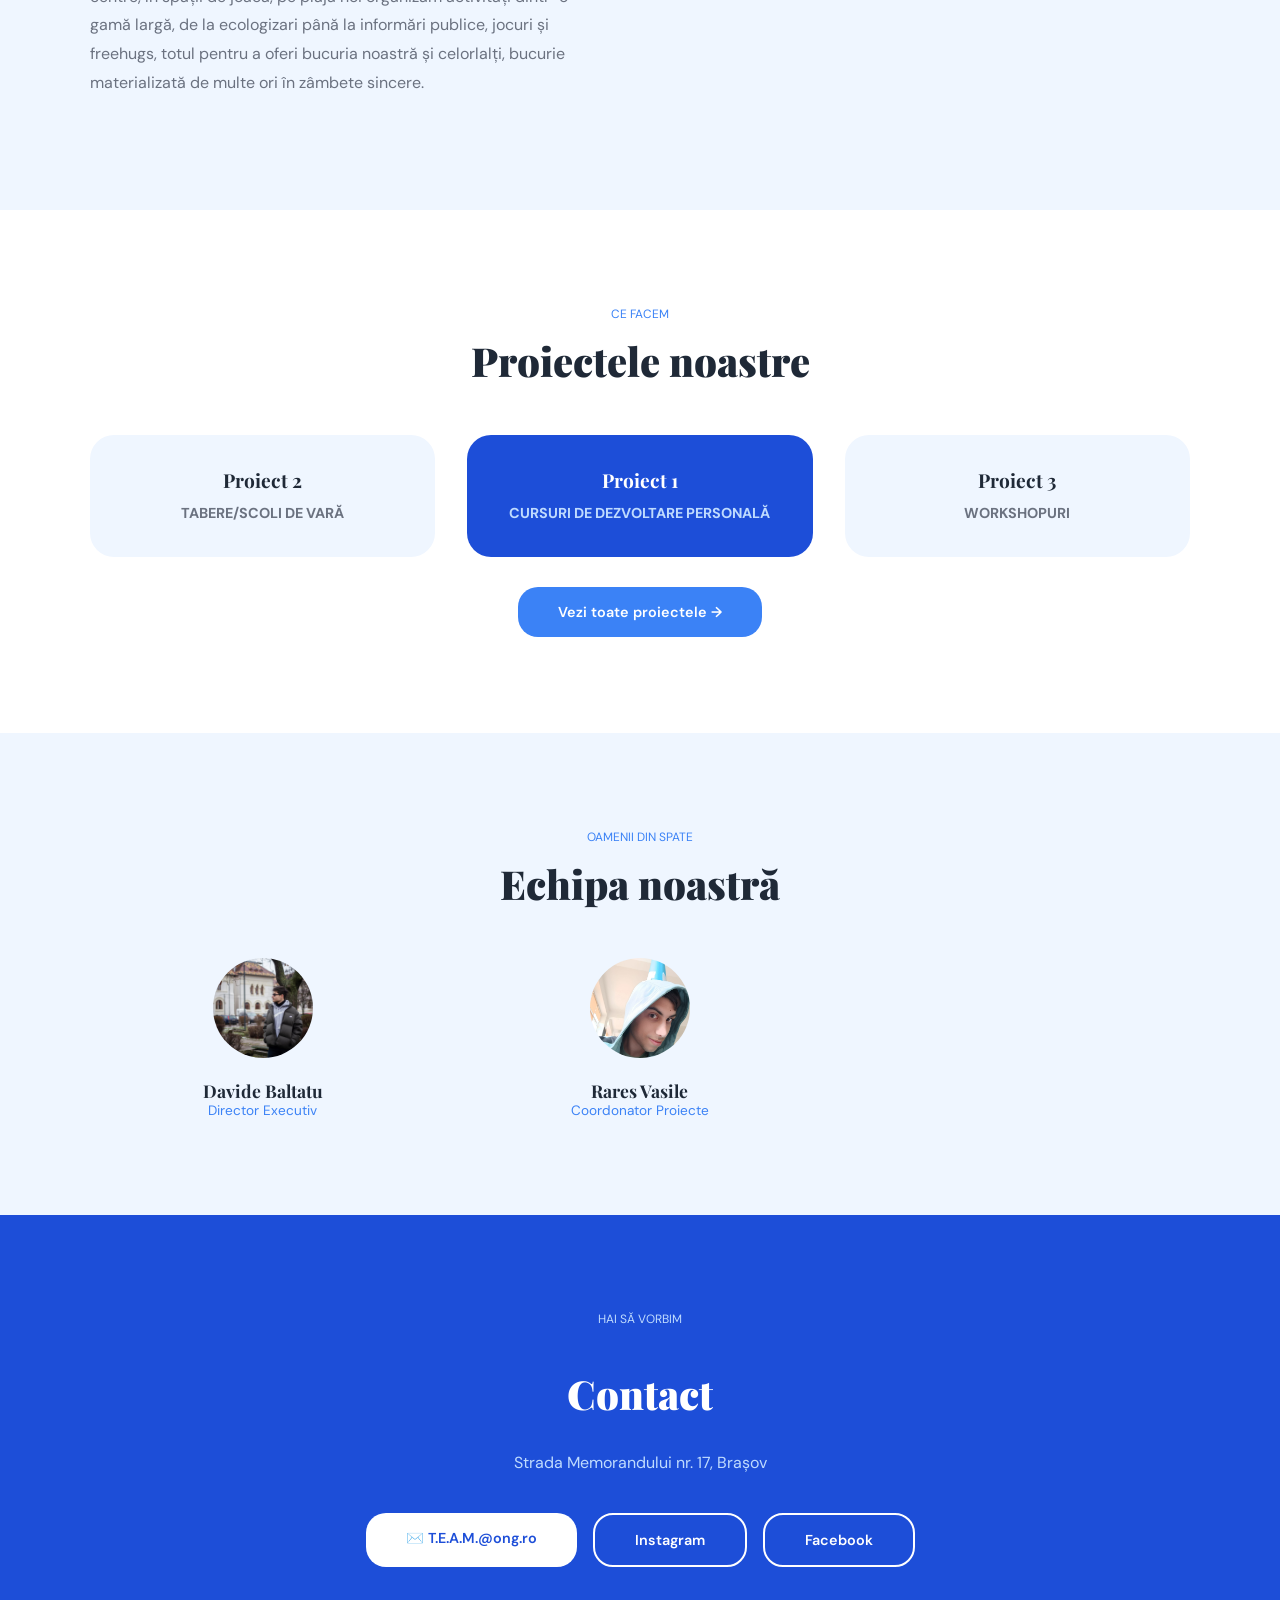
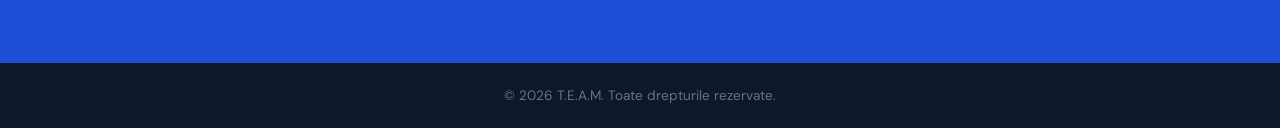
==== commit 0fe4431d: "Salvez toate modificările" ====
--- a/Cica Programam/index.html
+++ b/Cica Programam/index.html
@@ -24,9 +24,8 @@
   <!-- ACASĂ -->
   <section id="acasa">
     <p class="hero-subtitle">T.E.A.M. · Brașov</p>
-    <h1>Împreună pentru o comunitate mai bună</h1>
-    <p class="hero-desc">Misiunea voastră pe scurt — cine sunteți și pentru cine luptați.</p>
-    <a href="#despre" class="btn">Descoperă mai mult ↓</a>
+    <h1 style="margin-bottom: 50px;">Împreună pentru o comunitate mai bună</h1>
+    <a href="#proiecte" class="btn" style="margin-bottom: 20px;">Descoperă mai mult ↓</a>
   </section>
 
   <!-- DESPRE -->
@@ -36,9 +35,22 @@
         <div class="despre-text">
           <p class="section-label">Despre noi</p>
           <h2>Cine suntem?</h2>
-          <p>Noi suntem Together Everyone Achieves More.</p>
-          <p>Descriere organizație — misiune, valori, de cât timp activați.</p>
-          <p>Un al doilea paragraf despre impactul vostru în comunitate.</p>
+          <p>T.E.A.M., acronimul de la Together Everyone Achieves More, a apărut în anul
+            2014, luna martie. Este o organizație nonguvernamentală, nonprofit,
+            apolitică și areligioasă care își desfășoară activitatea în domeniul social și
+            educacțional-ludic.</p>
+          <p>La nivel național există peste 20 de grupuri TEAM iar la nivel international are structuri/parteneriate in Austria,
+              Marea Britanie , Danemarca si Rep. Moldova.
+              Mai jos găsiți câteva obiective standard ale asociației:
+              - Formarea și creșterea voluntarilor în România;
+              - Implementarea unor sisteme de recreere prin joc pentru toate vârstele;
+              - Formarea și menținerea voluntariatului în România;
+              - Dezvoltarea inteligenței emoționale pentru toate categoriile de vârstă;
+              - Punerea la dispoziție pentru copii, tineri și adulți prin diferite activități: cursuri de formare, workshopuri,
+              activități socio-culturale și ludice;</p>
+          <p> Cum facem asta? Prin inițiativă și implicare. În parcuri, în școli, în centre, în spații de joacă, pe plajă noi
+              organizăm activități dintr-o gamă largă, de la ecologizari până la informări publice, jocuri și freehugs, totul
+              pentru a oferi bucuria noastră și celorlalți, bucurie materializată de multe ori în zâmbete sincere.</p>
         </div>
         <div class="despre-img"></div>
       </div>
@@ -52,18 +64,21 @@
       <h2 style="text-align:center">Proiectele noastre</h2>
       <div class="cards">
         <div class="card">
-          <h3>Proiect 1</h3>
-          <p>Descriere scurtă a proiectului.</p>
+          <h3 style="text-align:center">Proiect 2</h3>
+          <p style="text-align:center"><B>TABERE/SCOLI DE VARĂ</B></p>
         </div>
         <div class="card accent">
-          <h3>Proiect 2</h3>
-          <p>Descriere scurtă a proiectului.</p>
+          <h3 style="text-align:center">Proiect 1</h3>
+          <p style="text-align:center"><b>CURSURI DE DEZVOLTARE PERSONALĂ</b></p>
         </div>
         <div class="card">
-          <h3>Proiect 3</h3>
-          <p>Descriere scurtă a proiectului.</p>
+          <h3 style="text-align:center">Proiect 3</h3>
+          <p style="text-align:center"><b>WORKSHOPURI</b></p>
         </div>
       </div>
+    </div>
+      <div style="text-align:center">
+      <a href="proiectele_noastre.html" class="btn" style="margin-top: 30px;" >Vezi toate proiectele →</a>
     </div>
   </section>
 
--- a/Cica Programam/style.css
+++ b/Cica Programam/style.css
@@ -74,6 +74,7 @@
   border-radius: 20px;
   font-size: 0.8rem;
   margin-bottom: 1.5rem;
+  transform: translateY(-15px);
 }
 
 .hero-desc {
@@ -81,6 +82,7 @@
   font-size: 1.1rem;
   max-width: 500px;
   margin: 0 auto 2rem;
+  transform: translateY(-45px);
 }
 
 .btn {
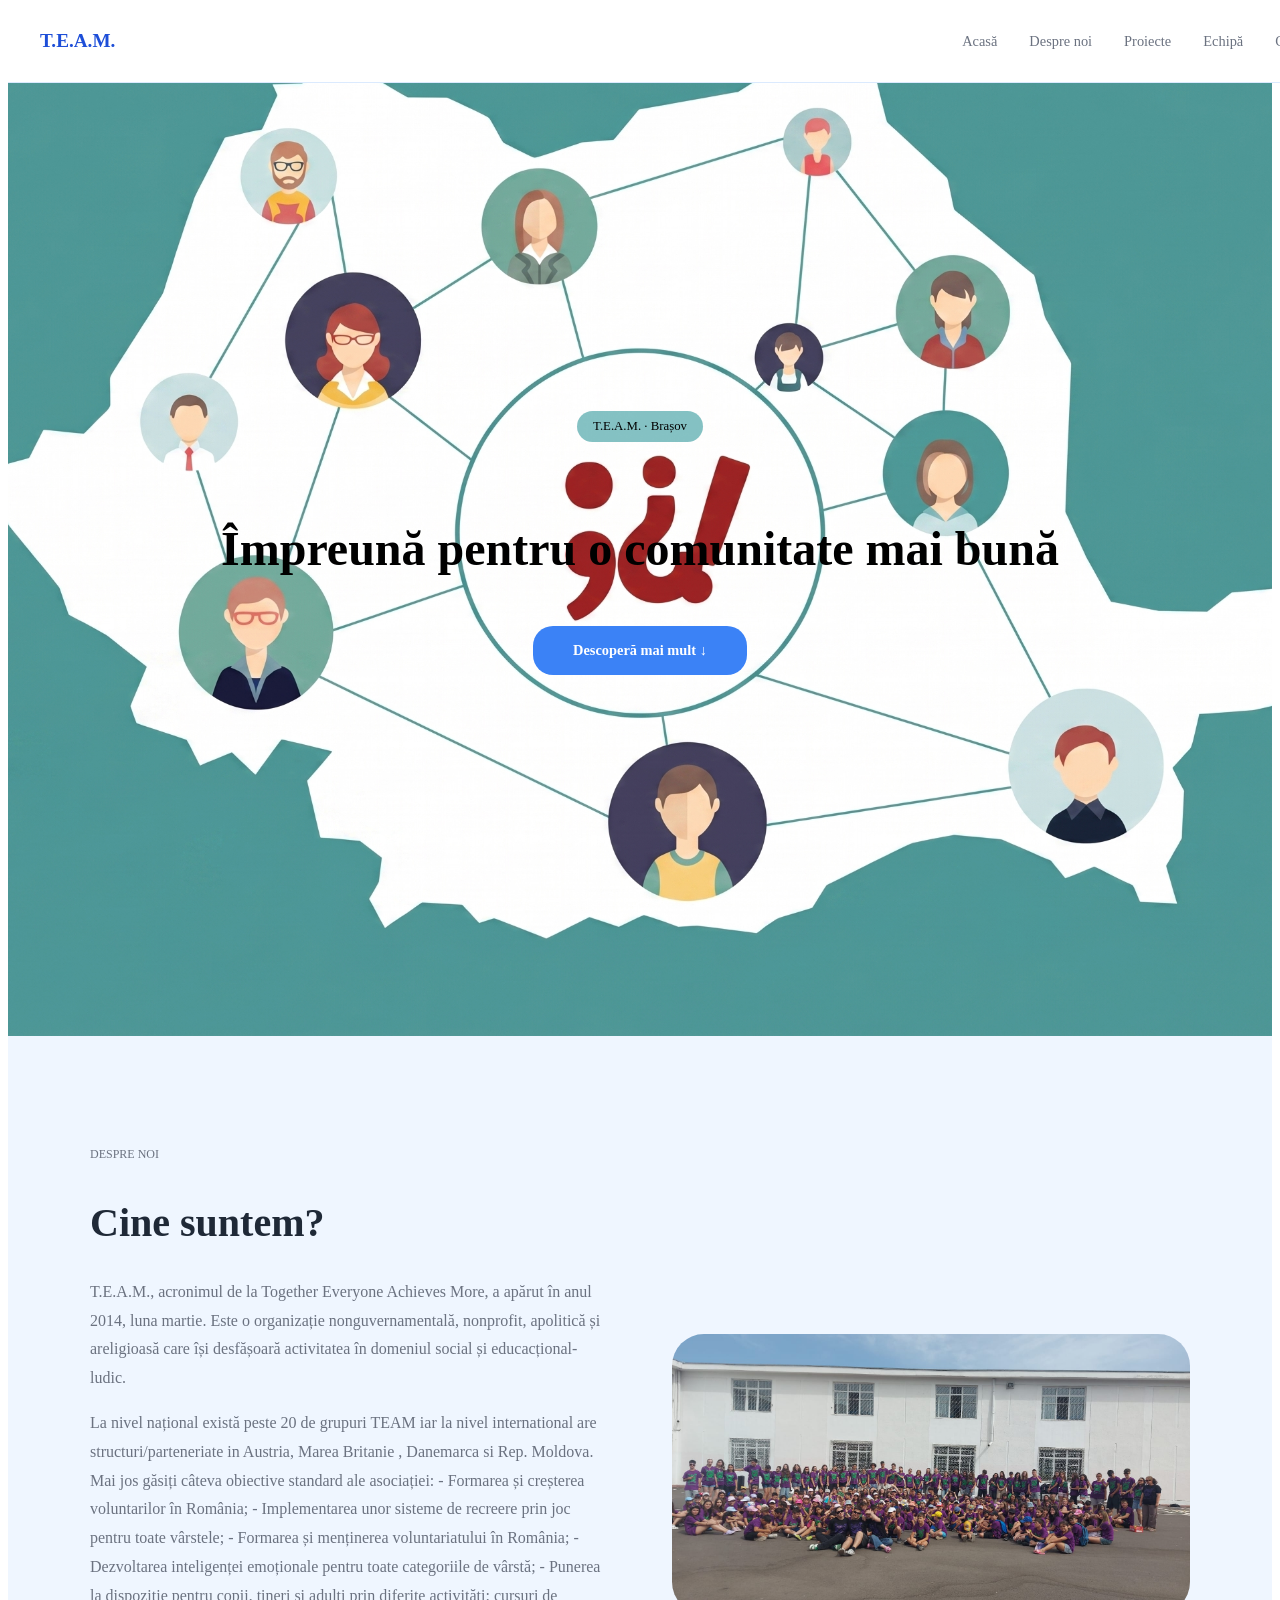
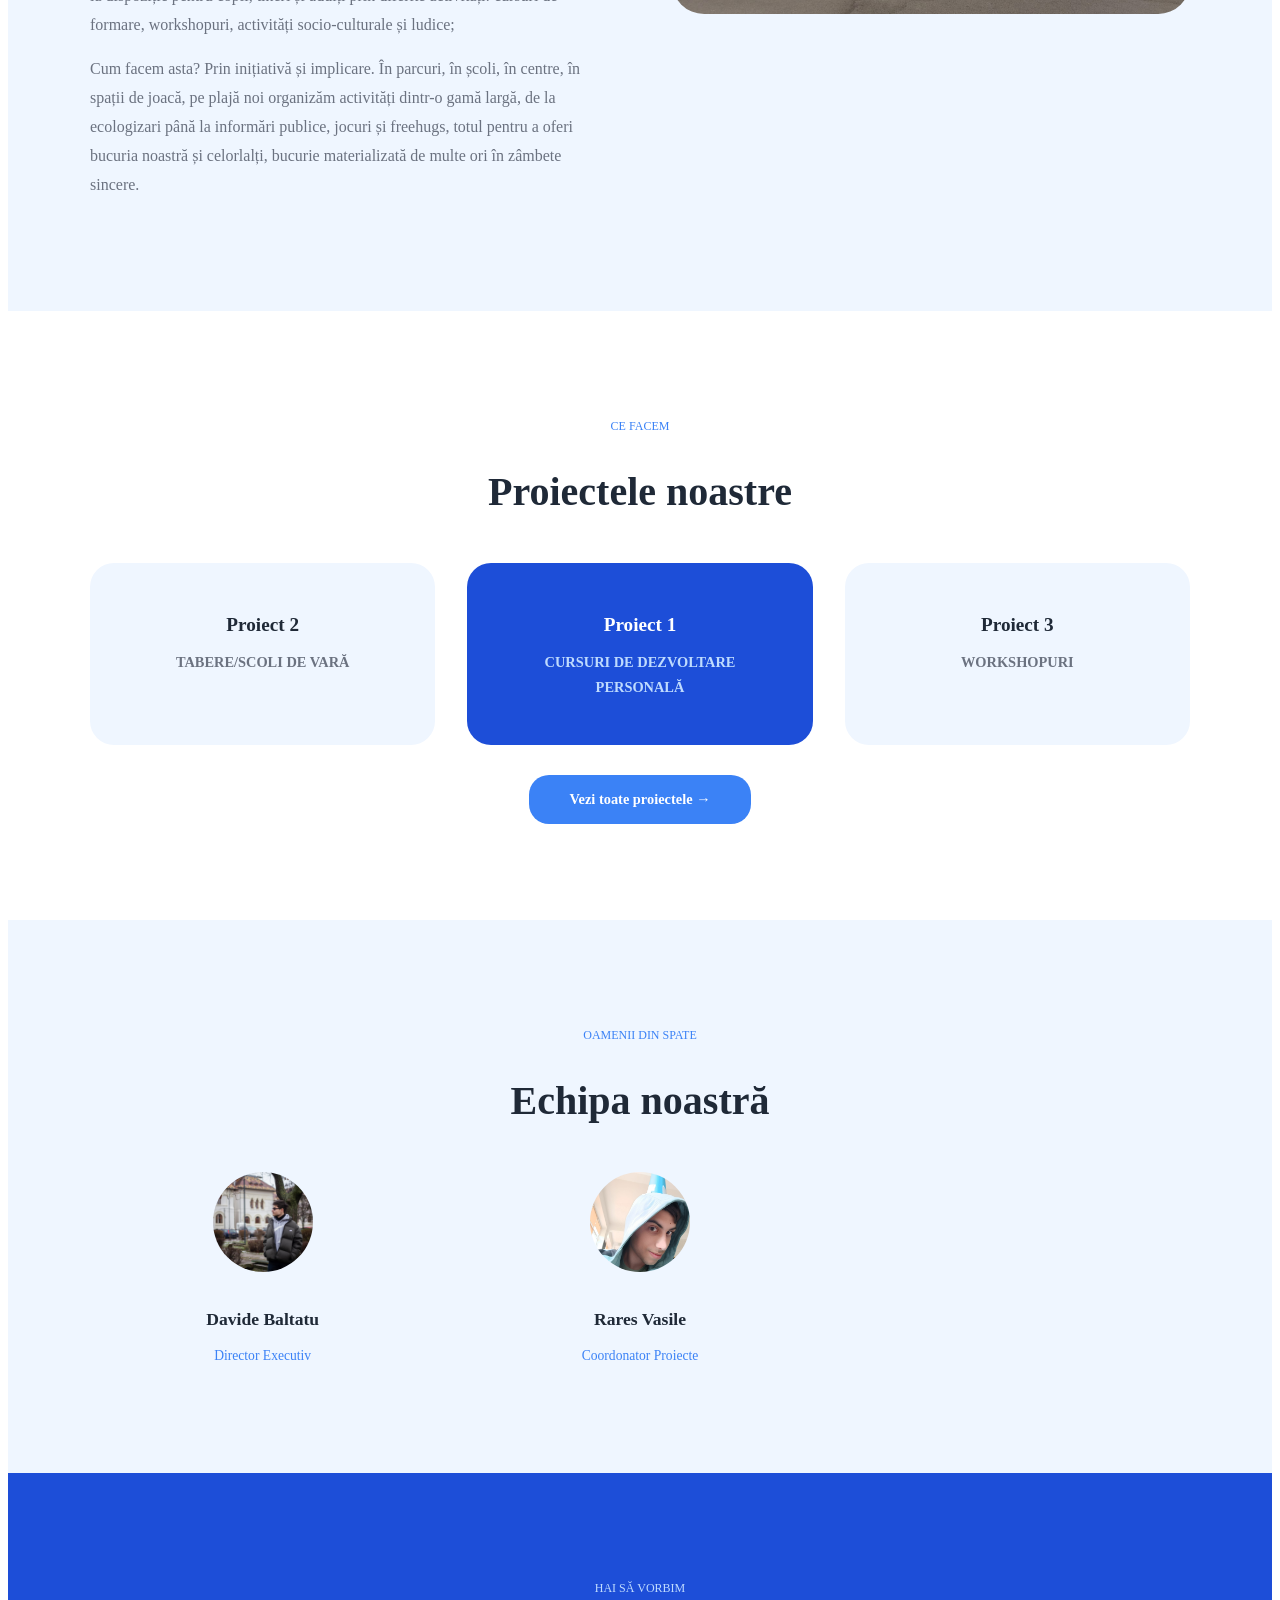
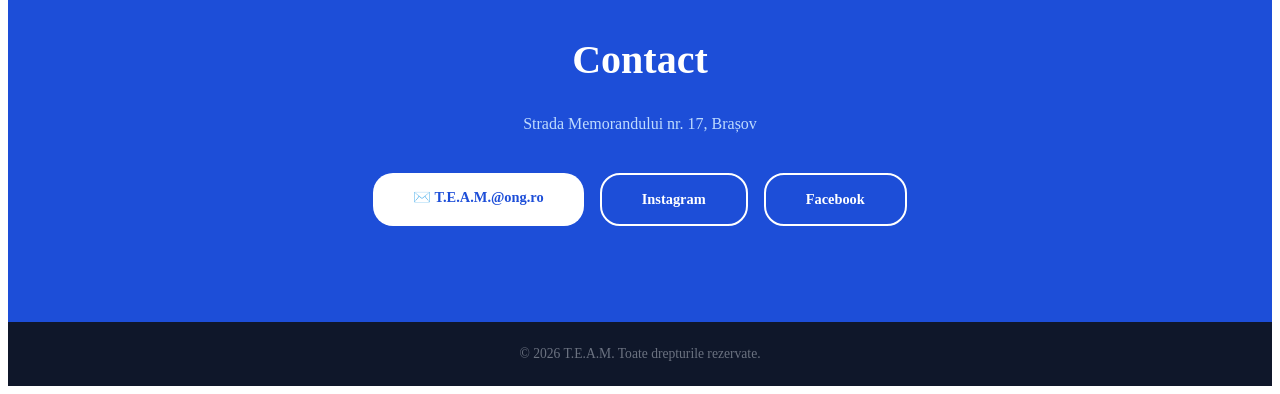
==== commit e1ae0436: "Add files via upload" ====
--- a/Cica Programam/index.html
+++ b/Cica Programam/index.html
@@ -1,125 +1,123 @@
-<!DOCTYPE html>
-<html lang="ro">
-<head>
-  <meta charset="UTF-8"/>
-  <meta name="viewport" content="width=device-width, initial-scale=1.0"/>
-  <title>T.E.A.M.</title>
-  <link href="https://fonts.googleapis.com/css2?family=Playfair+Display:wght@700;900&family=DM+Sans:wght@300;400;500&display=swap" rel="stylesheet"/>
-  <link rel="stylesheet" href="style.css"/>
-</head>
-<body>
-
-  <!-- NAVBAR -->
-  <nav>
-    <span class="nav-logo">T.E.A.M.</span>
-    <ul class="nav-links">
-      <li><a href="#acasa">Acasă</a></li>
-      <li><a href="#despre">Despre noi</a></li>
-      <li><a href="#proiecte">Proiecte</a></li>
-      <li><a href="#echipa">Echipă</a></li>
-      <li><a href="#contact">Contact</a></li>
-    </ul>
-  </nav>
-
-  <!-- ACASĂ -->
-  <section id="acasa">
-    <p class="hero-subtitle">T.E.A.M. · Brașov</p>
-    <h1 style="margin-bottom: 50px;">Împreună pentru o comunitate mai bună</h1>
-    <a href="#proiecte" class="btn" style="margin-bottom: 20px;">Descoperă mai mult ↓</a>
-  </section>
-
-  <!-- DESPRE -->
-  <section id="despre">
-    <div class="container">
-      <div class="despre-grid">
-        <div class="despre-text">
-          <p class="section-label">Despre noi</p>
-          <h2>Cine suntem?</h2>
-          <p>T.E.A.M., acronimul de la Together Everyone Achieves More, a apărut în anul
-            2014, luna martie. Este o organizație nonguvernamentală, nonprofit,
-            apolitică și areligioasă care își desfășoară activitatea în domeniul social și
-            educacțional-ludic.</p>
-          <p>La nivel național există peste 20 de grupuri TEAM iar la nivel international are structuri/parteneriate in Austria,
-              Marea Britanie , Danemarca si Rep. Moldova.
-              Mai jos găsiți câteva obiective standard ale asociației:
-              - Formarea și creșterea voluntarilor în România;
-              - Implementarea unor sisteme de recreere prin joc pentru toate vârstele;
-              - Formarea și menținerea voluntariatului în România;
-              - Dezvoltarea inteligenței emoționale pentru toate categoriile de vârstă;
-              - Punerea la dispoziție pentru copii, tineri și adulți prin diferite activități: cursuri de formare, workshopuri,
-              activități socio-culturale și ludice;</p>
-          <p> Cum facem asta? Prin inițiativă și implicare. În parcuri, în școli, în centre, în spații de joacă, pe plajă noi
-              organizăm activități dintr-o gamă largă, de la ecologizari până la informări publice, jocuri și freehugs, totul
-              pentru a oferi bucuria noastră și celorlalți, bucurie materializată de multe ori în zâmbete sincere.</p>
-        </div>
-        <div class="despre-img"></div>
-      </div>
-    </div>
-  </section>
-
-  <!-- PROIECTE -->
-  <section id="proiecte">
-    <div class="container">
-      <p class="section-label" style="text-align:center">Ce facem</p>
-      <h2 style="text-align:center">Proiectele noastre</h2>
-      <div class="cards">
-        <div class="card">
-          <h3 style="text-align:center">Proiect 2</h3>
-          <p style="text-align:center"><B>TABERE/SCOLI DE VARĂ</B></p>
-        </div>
-        <div class="card accent">
-          <h3 style="text-align:center">Proiect 1</h3>
-          <p style="text-align:center"><b>CURSURI DE DEZVOLTARE PERSONALĂ</b></p>
-        </div>
-        <div class="card">
-          <h3 style="text-align:center">Proiect 3</h3>
-          <p style="text-align:center"><b>WORKSHOPURI</b></p>
-        </div>
-      </div>
-    </div>
-      <div style="text-align:center">
-      <a href="proiectele_noastre.html" class="btn" style="margin-top: 30px;" >Vezi toate proiectele →</a>
-    </div>
-  </section>
-
-  <!-- ECHIPA -->
-  <section id="echipa">
-    <div class="container">
-      <p class="section-label" style="text-align:center">Oamenii din spate</p>
-      <h2 style="text-align:center">Echipa noastră</h2>
-      <div class="team-grid">
-        <div class="member">
-          <img src="assets/Davide.jpeg" alt="Davide Baltatu">
-          <h3>Davide Baltatu</h3>
-          <p>Director Executiv</p>
-        </div>
-        <div class="member">
-          <img src="assets/Rares.jpeg" alt="Rares Vasile">
-          <h3>Rares Vasile</h3>
-          <p>Coordonator Proiecte</p>
-        </div>
-      </div>
-    </div>
-  </section>
-
-  <!-- CONTACT -->
-  <section id="contact">
-    <div class="container">
-      <p class="section-label">Hai să vorbim</p>
-      <h2>Contact</h2>
-      <p>Strada Memorandului nr. 17, Brașov</p>
-      <div class="contact-btns">
-        <a href="mailto:T.E.A.M.@ong.ro" class="btn-white">✉️ T.E.A.M.@ong.ro</a>
-        <a href="#" class="btn-outline">Instagram</a>
-        <a href="#" class="btn-outline">Facebook</a>
-      </div>
-    </div>
-  </section>
-
-  <!-- FOOTER -->
-  <footer>
-    © 2026 T.E.A.M. Toate drepturile rezervate.
-  </footer>
-
-</body>
-</html>
+<!DOCTYPE html>
+<html lang="ro">
+<head>
+  <meta charset="UTF-8"/>
+  <title>T.E.A.M.</title>
+  <link rel="stylesheet" href="style.css"/>
+</head>
+<body>
+
+  <!-- NAVBAR -->
+  <nav>
+    <span class="nav-logo">T.E.A.M.</span>
+    <ul class="nav-links">
+      <li><a href="#acasa">Acasă</a></li>
+      <li><a href="#despre">Despre noi</a></li>
+      <li><a href="#proiecte">Proiecte</a></li>
+      <li><a href="#echipa">Echipă</a></li>
+      <li><a href="#contact">Contact</a></li>
+    </ul>
+  </nav>
+
+  <!-- ACASĂ -->
+  <section id="acasa">
+    <p class="hero-subtitle">T.E.A.M. · Brașov</p>
+    <h1 style="margin-bottom: 50px;">Împreună pentru o comunitate mai bună</h1>
+    <a href="#proiecte" class="btn" style="margin-bottom: 20px;">Descoperă mai mult ↓</a>
+  </section>
+
+  <!-- DESPRE -->
+  <section id="despre">
+    <div class="container">
+      <div class="despre-grid">
+        <div class="despre-text">
+          <p class="section-label">Despre noi</p>
+          <h2>Cine suntem?</h2>
+          <p>T.E.A.M., acronimul de la Together Everyone Achieves More, a apărut în anul
+            2014, luna martie. Este o organizație nonguvernamentală, nonprofit,
+            apolitică și areligioasă care își desfășoară activitatea în domeniul social și
+            educacțional-ludic.</p>
+          <p>La nivel național există peste 20 de grupuri TEAM iar la nivel international are structuri/parteneriate in Austria,
+              Marea Britanie , Danemarca si Rep. Moldova.
+              Mai jos găsiți câteva obiective standard ale asociației:
+              - Formarea și creșterea voluntarilor în România;
+              - Implementarea unor sisteme de recreere prin joc pentru toate vârstele;
+              - Formarea și menținerea voluntariatului în România;
+              - Dezvoltarea inteligenței emoționale pentru toate categoriile de vârstă;
+              - Punerea la dispoziție pentru copii, tineri și adulți prin diferite activități: cursuri de formare, workshopuri,
+              activități socio-culturale și ludice;</p>
+          <p> Cum facem asta? Prin inițiativă și implicare. În parcuri, în școli, în centre, în spații de joacă, pe plajă noi
+              organizăm activități dintr-o gamă largă, de la ecologizari până la informări publice, jocuri și freehugs, totul
+              pentru a oferi bucuria noastră și celorlalți, bucurie materializată de multe ori în zâmbete sincere.</p>
+        </div>
+        <img src="assets/suntem.jpeg" alt="Despre noi" class="despre-img">
+      </div>
+    </div>
+  </section>
+
+  <!-- PROIECTE -->
+  <section id="proiecte">
+    <div class="container">
+      <p class="section-label" style="text-align:center">Ce facem</p>
+      <h2 style="text-align:center">Proiectele noastre</h2>
+      <div class="cards">
+        <div class="card">
+          <h3 style="text-align:center">Proiect 2</h3>
+          <p style="text-align:center"><B>TABERE/SCOLI DE VARĂ</B></p>
+        </div>
+        <div class="card accent">
+          <h3 style="text-align:center">Proiect 1</h3>
+          <p style="text-align:center"><b>CURSURI DE DEZVOLTARE PERSONALĂ</b></p>
+        </div>
+        <div class="card">
+          <h3 style="text-align:center">Proiect 3</h3>
+          <p style="text-align:center"><b>WORKSHOPURI</b></p>
+        </div>
+      </div>
+    </div>
+      <div style="text-align:center">
+      <a href="proiectele_noastre.html" class="btn" style="margin-top: 30px;" >Vezi toate proiectele →</a>
+    </div>
+  </section>
+
+  <!-- ECHIPA -->
+  <section id="echipa">
+    <div class="container">
+      <p class="section-label" style="text-align:center">Oamenii din spate</p>
+      <h2 style="text-align:center">Echipa noastră</h2>
+      <div class="team-grid">
+        <div class="member">
+          <img src="assets/Davide.jpeg" alt="Davide Baltatu">
+          <h3>Davide Baltatu</h3>
+          <p>Director Executiv</p>
+        </div>
+        <div class="member">
+          <img src="assets/Rares.jpeg" alt="Rares Vasile">
+          <h3>Rares Vasile</h3>
+          <p>Coordonator Proiecte</p>
+        </div>
+      </div>
+    </div>
+  </section>
+
+  <!-- CONTACT -->
+  <section id="contact">
+    <div class="container">
+      <p class="section-label">Hai să vorbim</p>
+      <h2>Contact</h2>
+      <p>Strada Memorandului nr. 17, Brașov</p>
+      <div class="contact-btns">
+        <a href="mailto:T.E.A.M.@ong.ro" class="btn-white">✉️ T.E.A.M.@ong.ro</a>
+        <a href="#" class="btn-outline">Instagram</a>
+        <a href="#" class="btn-outline">Facebook</a>
+      </div>
+    </div>
+  </section>
+
+  <!-- FOOTER -->
+  <footer>
+    © 2026 T.E.A.M. Toate drepturile rezervate.
+  </footer>
+
+</body>
+</html>
--- a/Cica Programam/style.css
+++ b/Cica Programam/style.css
@@ -1,272 +1,260 @@
-* {
-  margin: 0;
-  padding: 0;
-  box-sizing: border-box;
-}
-
-body {
-  font-family: 'DM Sans', sans-serif;
-  color: #1f2937;
-  background: #ffffff;
-}
-
-h1, h2, h3 {
-  font-family: 'Playfair Display', serif;
-}
-
-/* NAVBAR */
-nav {
-  position: fixed;
-  top: 0;
-  width: 100%;
-  background: white;
-  border-bottom: 1px solid #dbeafe;
-  z-index: 100;
-  padding: 1rem 2rem;
-  display: flex;
-  justify-content: space-between;
-  align-items: center;
-}
-
-.nav-logo {
-  color: #1d4ed8;
-  font-size: 1.2rem;
-  font-weight: 700;
-}
-
-.nav-links {
-  display: flex;
-  gap: 2rem;
-  list-style: none;
-}
-
-.nav-links a {
-  text-decoration: none;
-  color: #6b7280;
-  font-size: 0.9rem;
-}
-
-/* ACASĂ */
-#acasa {
-  min-height: 100vh;
-  background-image: url('assets/coperta.png');
-  background-size: cover;
-  background-position: center;
-  display: flex;
-  flex-direction: column;
-  align-items: center;
-  justify-content: center;
-  text-align: center;
-  padding: 6rem 2rem 2rem;
-}
-
-#acasa h1 {
-  font-size: 3rem;
-  font-weight: 900;
-  margin-bottom: 1rem;
-  color: #000000;
-}
-
-.hero-subtitle {
-  background-color: rgba(13, 133, 137, 0.5);
-  color: #000000;
-  padding: 0.5rem 1rem;
-  border-radius: 20px;
-  font-size: 0.8rem;
-  margin-bottom: 1.5rem;
-  transform: translateY(-15px);
-}
-
-.hero-desc {
-  color: #000000;
-  font-size: 1.1rem;
-  max-width: 500px;
-  margin: 0 auto 2rem;
-  transform: translateY(-45px);
-}
-
-.btn {
-  display: inline-block;
-  background: #3b82f6;
-  color: white;
-  padding: 1rem 2.5rem;
-  border-radius: 20px;
-  text-decoration: none;
-  font-weight: 600;
-  font-size: 0.9rem;
-}
-
-/* SECTIUNI */
-section {
-  padding: 6rem 2rem;
-}
-
-.container {
-  max-width: 1100px;
-  margin: 0 auto;
-}
-
-.section-label {
-  color: #3b82f6;
-  text-transform: uppercase;
-  font-size: 0.75rem;
-  margin-bottom: 0.75rem;
-}
-
-h2 {
-  font-size: 2.5rem;
-  font-weight: 900;
-  margin-bottom: 2rem;
-}
-
-/* DESPRE */
-#despre {
-  background: #eff6ff;
-}
-
-.despre-grid {
-  display: grid;
-  grid-template-columns: 1fr 1fr;
-  gap: 4rem;
-  align-items: center;
-}
-
-.despre-text p {
-  color: #6b7280;
-  line-height: 1.8;
-  margin-bottom: 1rem;
-}
-
-.despre-img {
-  background-image: url('assets/suntem.jpeg');
-  background-size: cover;
-  background-position: center;
-  border-radius: 2rem;
-  height: 280px;
-}
-
-/* PROIECTE */
-#proiecte {
-  background: white;
-}
-
-.cards {
-  display: grid;
-  grid-template-columns: repeat(3, 1fr);
-  gap: 2rem;
-  margin-top: 3rem;
-}
-
-.card {
-  background: #eff6ff;
-  border-radius: 1.5rem;
-  padding: 2rem;
-}
-
-.card.accent {
-  background: #1d4ed8;
-  color: white;
-}
-
-.card h3 {
-  font-size: 1.2rem;
-  margin-bottom: 0.5rem;
-}
-
-.card p {
-  font-size: 0.9rem;
-  line-height: 1.7;
-  color: #6b7280;
-}
-
-.card.accent p {
-  color: #bfdbfe;
-}
-
-/* ECHIPA */
-#echipa {
-  background: #eff6ff;
-}
-
-.team-grid {
-  display: grid;
-  grid-template-columns: repeat(3, 1fr);
-  gap: 2rem;
-  margin-top: 3rem;
-}
-
-.member {
-  text-align: center;
-}
-
-.member img {
-  width: 100px;
-  height: 100px;
-  border-radius: 50%;
-  object-fit: cover;
-  margin-bottom: 1rem;
-}
-
-.member h3 {
-  font-size: 1.1rem;
-  font-weight: 700;
-}
-
-.member p {
-  color: #3b82f6;
-  font-size: 0.85rem;
-}
-
-/* CONTACT */
-#contact {
-  background: #1d4ed8;
-  color: white;
-  text-align: center;
-}
-
-#contact h2 {
-  color: white;
-}
-
-#contact p {
-  color: #bfdbfe;
-  margin-bottom: 2.5rem;
-}
-
-.contact-btns {
-  display: flex;
-  gap: 1rem;
-  justify-content: center;
-  flex-wrap: wrap;
-}
-
-.btn-white {
-  display: inline-block;
-  background: white;
-  color: #1d4ed8;
-  padding: 1rem 2.5rem;
-  border-radius: 20px;
-  text-decoration: none;
-  font-weight: 600;
-  font-size: 0.9rem;
-}
-
-.btn-outline {
-  display: inline-block;
-  border: 2px solid white;
-  color: white;
-  padding: 1rem 2.5rem;
-  border-radius: 20px;
-  text-decoration: none;
-  font-weight: 600;
-  font-size: 0.9rem;
-}
-
-/* FOOTER */
-footer {
-  background: #0f172a;
-  color: #6b7280;
-  text-align: center;
-  padding: 1.5rem;
-  font-size: 0.85rem;
-}
+body {
+  color: #1f2937;
+  background: #ffffff;
+}
+
+/* NAVBAR */
+nav {
+  position: fixed;
+  top: 0;
+  width: 100%;
+  background: white;
+  border-bottom: 1px solid #dbeafe;
+  z-index: 100;
+  padding: 1rem 2rem;
+  display: flex;
+  justify-content: space-between;
+  align-items: center;
+}
+
+.nav-logo {
+  color: #1d4ed8;
+  font-size: 1.2rem;
+  font-weight: 700;
+}
+
+.nav-links {
+  display: flex;
+  gap: 2rem;
+  list-style: none;
+}
+
+.nav-links a {
+  text-decoration: none;
+  color: #6b7280;
+  font-size: 0.9rem;
+}
+
+/* ACASĂ */
+#acasa {
+  min-height: 100vh;
+  background-image: url('assets/coperta.png');
+  background-size: cover;
+  background-position: center;
+  display: flex;
+  flex-direction: column;
+  align-items: center;
+  justify-content: center;
+  text-align: center;
+  padding: 6rem 2rem 2rem;
+}
+
+#acasa h1 {
+  font-size: 3rem;
+  font-weight: 900;
+  margin-bottom: 1rem;
+  color: #000000;
+}
+
+.hero-subtitle {
+  background-color: rgba(13, 133, 137, 0.5);
+  color: #000000;
+  padding: 0.5rem 1rem;
+  border-radius: 20px;
+  font-size: 0.8rem;
+  margin-bottom: 1.5rem;
+  transform: translateY(-15px);
+}
+
+.hero-desc {
+  color: #000000;
+  font-size: 1.1rem;
+  max-width: 500px;
+  margin: 0 auto 2rem;
+  transform: translateY(-45px);
+}
+
+.btn {
+  display: inline-block;
+  background: #3b82f6;
+  color: white;
+  padding: 1rem 2.5rem;
+  border-radius: 20px;
+  text-decoration: none;
+  font-weight: 600;
+  font-size: 0.9rem;
+}
+
+/* SECTIUNI */
+section {
+  padding: 6rem 2rem;
+}
+
+.container {
+  max-width: 1100px;
+  margin: 0 auto;
+}
+
+.section-label {
+  color: #3b82f6;
+  text-transform: uppercase;
+  font-size: 0.75rem;
+  margin-bottom: 0.75rem;
+}
+
+h2 {
+  font-size: 2.5rem;
+  font-weight: 900;
+  margin-bottom: 2rem;
+}
+
+/* DESPRE */
+#despre {
+  background: #eff6ff;
+}
+
+.despre-grid {
+  display: grid;
+  grid-template-columns: 1fr 1fr;
+  gap: 4rem;
+  align-items: center;
+}
+
+.despre-text p {
+  color: #6b7280;
+  line-height: 1.8;
+  margin-bottom: 1rem;
+}
+
+.despre-img {
+  border-radius: 2rem;
+  height: 280px;
+  width: 100%;
+  object-fit: cover;
+}
+
+/* PROIECTE */
+#proiecte {
+  background: white;
+}
+
+.cards {
+  display: grid;
+  grid-template-columns: repeat(3, 1fr);
+  gap: 2rem;
+  margin-top: 3rem;
+}
+
+.card {
+  background: #eff6ff;
+  border-radius: 1.5rem;
+  padding: 2rem;
+}
+
+.card.accent {
+  background: #1d4ed8;
+  color: white;
+}
+
+.card h3 {
+  font-size: 1.2rem;
+  margin-bottom: 0.5rem;
+}
+
+.card p {
+  font-size: 0.9rem;
+  line-height: 1.7;
+  color: #6b7280;
+}
+
+.card.accent p {
+  color: #bfdbfe;
+}
+
+/* ECHIPA */
+#echipa {
+  background: #eff6ff;
+}
+
+.team-grid {
+  display: grid;
+  grid-template-columns: repeat(3, 1fr);
+  gap: 2rem;
+  margin-top: 3rem;
+}
+
+.member {
+  text-align: center;
+}
+
+.member img {
+  width: 100px;
+  height: 100px;
+  border-radius: 50%;
+  object-fit: cover;
+  margin-bottom: 1rem;
+}
+
+.member h3 {
+  font-size: 1.1rem;
+  font-weight: 700;
+}
+
+.member p {
+  color: #3b82f6;
+  font-size: 0.85rem;
+}
+
+/* CONTACT */
+#contact {
+  background: #1d4ed8;
+  color: white;
+  text-align: center;
+}
+
+#contact h2 {
+  color: white;
+}
+
+#contact p {
+  color: #bfdbfe;
+  margin-bottom: 2.5rem;
+}
+
+.contact-btns {
+  display: flex;
+  gap: 1rem;
+  justify-content: center;
+  flex-wrap: wrap;
+}
+
+.btn-white {
+  display: inline-block;
+  background: white;
+  color: #1d4ed8;
+  padding: 1rem 2.5rem;
+  border-radius: 20px;
+  text-decoration: none;
+  font-weight: 600;
+  font-size: 0.9rem;
+}
+
+.btn-outline {
+  display: inline-block;
+  border: 2px solid white;
+  color: white;
+  padding: 1rem 2.5rem;
+  border-radius: 20px;
+  text-decoration: none;
+  font-weight: 600;
+  font-size: 0.9rem;
+}
+
+/* FOOTER */
+footer {
+  background: #0f172a;
+  color: #6b7280;
+  text-align: center;
+  padding: 1.5rem;
+  font-size: 0.85rem;
+}
